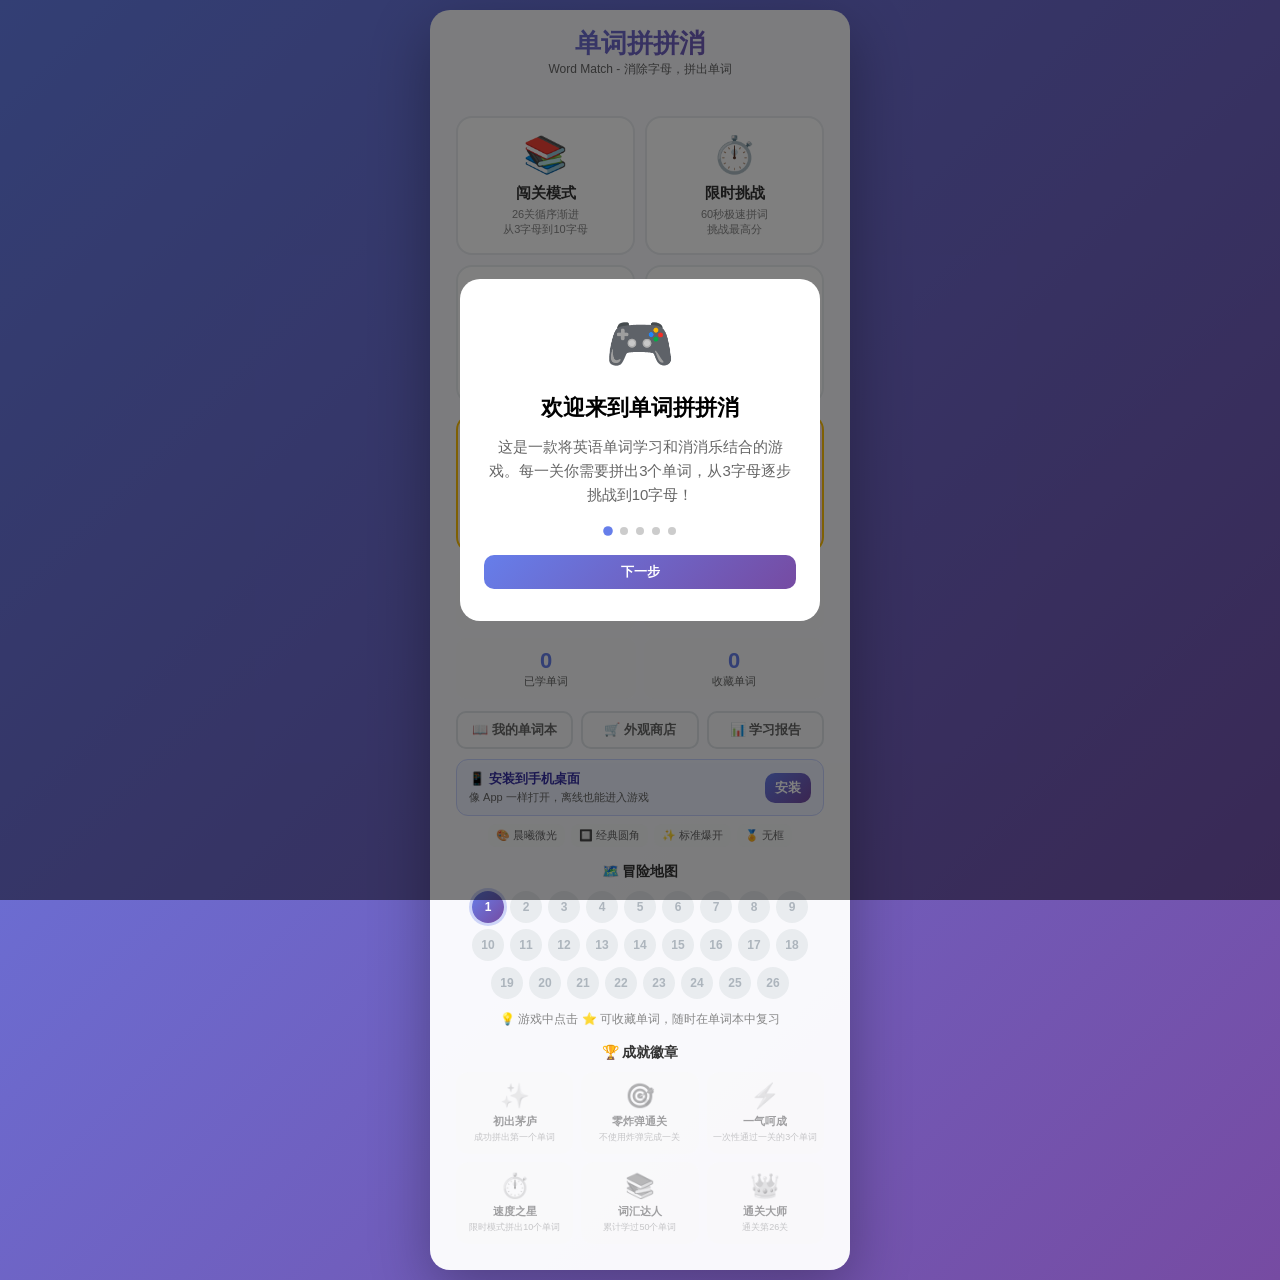
==== word-match-game.html @ 55c8f322 "Add learning tools and PWA support" ====
<!DOCTYPE html>
<html lang="zh-CN">
<head>
    <meta charset="UTF-8">
    <meta name="viewport" content="width=device-width, initial-scale=1.0, maximum-scale=1.0, user-scalable=no">
    <meta name="theme-color" content="#667eea">
    <link rel="manifest" href="manifest.json">
    <link rel="icon" href="icon.svg">
    <link rel="apple-touch-icon" href="icon.svg">
    <title>单词拼拼消 - Word Match</title>
    <style>
        * { margin: 0; padding: 0; box-sizing: border-box; -webkit-tap-highlight-color: transparent; }
        body {
            font-family: -apple-system, BlinkMacSystemFont, 'Segoe UI', Roboto, sans-serif;
            background: var(--theme-bg, linear-gradient(135deg, #667eea 0%, #764ba2 100%));
            min-height: 100vh;
            display: flex;
            justify-content: center;
            align-items: center;
            padding: 10px;
            transition: background 0.5s ease;
        }
        .game-container {
            background: rgba(255,255,255,0.96);
            border-radius: 20px;
            padding: 16px;
            box-shadow: 0 20px 60px rgba(0,0,0,0.3);
            max-width: 420px;
            width: 100%;
            position: relative;
            overflow: hidden;
        }
        .game-header { text-align: center; margin-bottom: 12px; }
        .game-title {
            font-size: 26px; font-weight: 800;
            background: var(--theme-primary, linear-gradient(135deg, #667eea 0%, #764ba2 100%));
            -webkit-background-clip: text; -webkit-text-fill-color: transparent;
        }
        .game-subtitle { color: #666; font-size: 12px; }
        .level-info {
            display: flex; justify-content: space-between; align-items: center;
            margin-bottom: 10px; padding: 10px;
            background: linear-gradient(135deg, #f5f7fa 0%, #c3cfe2 100%);
            border-radius: 12px;
        }
        .info-item { text-align: center; flex: 1; }
        .info-label { font-size: 10px; color: #666; }
        .info-value { font-size: 20px; font-weight: 700; color: #333; }
        .target-word-section {
            text-align: center; margin-bottom: 10px; padding: 12px;
            background: var(--theme-target-bg, #fff3cd);
            border-radius: 12px;
            border: 2px solid var(--theme-target-border, #ffc107);
            position: relative;
        }
        .target-label { font-size: 12px; color: #856404; margin-bottom: 6px; }
        .target-word { display: flex; justify-content: center; gap: 5px; flex-wrap: wrap; }
        .letter-slot {
            width: 40px; height: 40px; border-radius: 8px;
            display: flex; justify-content: center; align-items: center;
            font-size: 20px; font-weight: 700; transition: all 0.3s ease;
            position: relative;
        }
        .letter-slot.pending { background: #fff; border: 2px dashed var(--theme-target-border, #ffc107); color: #999; }
        .letter-slot.collected {
            background: linear-gradient(135deg, #11998e 0%, #38ef7d 100%);
            border: 2px solid #11998e; color: white;
            transform: scale(1.08); box-shadow: 0 4px 12px rgba(17,153,142,0.4);
        }
        .letter-slot .star { position: absolute; top: -8px; right: -8px; font-size: 14px; cursor: pointer; }
        .progress-bar { width: 100%; height: 6px; background: #e9ecef; border-radius: 3px; overflow: hidden; margin-top: 6px; }
        .progress-fill { height: 100%; background: linear-gradient(135deg, #11998e 0%, #38ef7d 100%); transition: width 0.3s ease; }
        .board-container { display: flex; justify-content: center; margin-bottom: 10px; position: relative; }
        .game-board {
            display: grid; grid-template-columns: repeat(6, 1fr); gap: 4px;
            padding: 6px; background: var(--theme-board, #f8f9fa); border-radius: 12px;
            width: 100%; max-width: 320px; touch-action: none;
        }
        .tile {
            aspect-ratio: 1; border-radius: 8px;
            display: flex; justify-content: center; align-items: center;
            font-size: 18px; font-weight: 700; cursor: pointer;
            transition: all 0.15s ease; user-select: none; position: relative;
        }
        .tile:hover { transform: scale(1.06); }
        .tile.selected { transform: scale(1.1); box-shadow: 0 0 0 3px var(--theme-select, #667eea), 0 4px 12px rgba(102,126,234,0.4); z-index: 10; }
        .tile.matched { animation: matchPop 0.4s ease forwards; }
        .tile.falling { animation: fallIn 0.3s ease; }
        .tile.hint { animation: hintPulse 1.2s ease infinite; box-shadow: 0 0 0 3px #ffd700, 0 0 12px #ffd700; z-index: 5; }
        .tile.shake { animation: shake 0.4s ease; }
        @keyframes shake { 0%,100%{transform:translateX(0)} 20%{transform:translateX(-6px)} 40%{transform:translateX(6px)} 60%{transform:translateX(-4px)} 80%{transform:translateX(4px)} }
        @keyframes matchPop { 0%{transform:scale(1);opacity:1} 50%{transform:scale(1.3);opacity:0.5} 100%{transform:scale(0);opacity:0} }
        @keyframes fallIn { 0%{transform:translateY(-30px);opacity:0} 100%{transform:translateY(0);opacity:1} }
        @keyframes hintPulse { 0%,100%{box-shadow:0 0 0 3px #ffd700,0 0 8px #ffd700} 50%{box-shadow:0 0 0 5px #ffd700,0 0 16px #ffd700} }
        .tile-a { background: linear-gradient(135deg, #ff9a9e 0%, #fecfef 100%); color: #c0392b; }
        .tile-b { background: linear-gradient(135deg, #a8edea 0%, #fed6e3 100%); color: #2980b9; }
        .tile-c { background: linear-gradient(135deg, #ffecd2 0%, #fcb69f 100%); color: #e67e22; }
        .tile-d { background: linear-gradient(135deg, #d299c2 0%, #fef9d7 100%); color: #8e44ad; }
        .tile-e { background: linear-gradient(135deg, #89f7fe 0%, #66a6ff 100%); color: #1a5276; }
        .tile-f { background: linear-gradient(135deg, #fddb92 0%, #d1fdff 100%); color: #9a7d0a; }
        .tile-g { background: linear-gradient(135deg, #84fab0 0%, #8fd3f4 100%); color: #1e8449; }
        .tile-h { background: linear-gradient(135deg, #a1c4fd 0%, #c2e9fb 100%); color: #2874a6; }
        .tile-i { background: linear-gradient(135deg, #fbc2eb 0%, #a6c1ee 100%); color: #7d3c98; }
        .tile-l { background: linear-gradient(135deg, #f093fb 0%, #f5576c 100%); color: #78281f; }
        .tile-m { background: linear-gradient(135deg, #4facfe 0%, #00f2fe 100%); color: #154360; }
        .tile-n { background: linear-gradient(135deg, #43e97b 0%, #38f9d7 100%); color: #0e6251; }
        .tile-o { background: linear-gradient(135deg, #fa709a 0%, #fee140 100%); color: #922b21; }
        .tile-p { background: linear-gradient(135deg, #30cfd0 0%, #330867 100%); color: white; }
        .tile-r { background: linear-gradient(135deg, #ff9a9e 0%, #fecfef 100%); color: #943126; }
        .tile-s { background: linear-gradient(135deg, #ffecd2 0%, #fcb69f 100%); color: #a04000; }
        .tile-t { background: linear-gradient(135deg, #d299c2 0%, #fef9d7 100%); color: #6c3483; }
        .tile-u { background: linear-gradient(135deg, #89f7fe 0%, #66a6ff 100%); color: #1f618d; }
        .tile-w { background: linear-gradient(135deg, #84fab0 0%, #8fd3f4 100%); color: #145a32; }
        .tile-y { background: linear-gradient(135deg, #fbc2eb 0%, #a6c1ee 100%); color: #6c3483; }
        .tile-j { background: linear-gradient(135deg, #f6d365 0%, #fda085 100%); color: #7b3f00; }
        .tile-k { background: linear-gradient(135deg, #96fbc4 0%, #f9f586 100%); color: #5d6d00; }
        .tile-q { background: linear-gradient(135deg, #a18cd1 0%, #fbc2eb 100%); color: #5e2d86; }
        .tile-v { background: linear-gradient(135deg, #667eea 0%, #764ba2 100%); color: white; }
        .tile-x { background: linear-gradient(135deg, #ff6b6b 0%, #556270 100%); color: white; }
        .tile-z { background: linear-gradient(135deg, #e0c3fc 0%, #8ec5fc 100%); color: #4a148c; }
        .controls { display: flex; gap: 6px; justify-content: center; flex-wrap: wrap; }
        .btn {
            padding: 8px 14px; border: none; border-radius: 10px;
            font-size: 13px; font-weight: 600; cursor: pointer; transition: all 0.2s ease;
        }
        .btn-primary { background: var(--theme-primary, linear-gradient(135deg, #667eea 0%, #764ba2 100%)); color: white; }
        .btn-primary:hover { transform: translateY(-2px); box-shadow: 0 4px 12px rgba(0,0,0,0.2); }
        .btn-secondary { background: #f8f9fa; color: #666; border: 2px solid #dee2e6; }
        .btn-secondary:hover { background: #e9ecef; }
        .btn-hint { background: linear-gradient(135deg, #ffd700 0%, #ffaa00 100%); color: #333; }
        .btn-hint:disabled { background: #ccc; color: #888; cursor: not-allowed; }
        .btn-sound { background: linear-gradient(135deg, #a8edea 0%, #fed6e3 100%); color: #333; }
        .btn-sound.off { background: #ddd; color: #999; }
        .btn-bomb { background: linear-gradient(135deg, #ff6b6b 0%, #ee5a24 100%); color: white; }
        .btn-bomb:disabled { background: #ccc; color: #888; cursor: not-allowed; }
        .hint-text { text-align: center; color: #888; font-size: 11px; margin-top: 6px; }
        .tile.bomb-target { animation: bombPulse 0.6s ease infinite; box-shadow: 0 0 0 3px #ff6b6b, 0 0 12px #ff6b6b; z-index: 5; }
        @keyframes bombPulse { 0%,100%{transform:scale(1)} 50%{transform:scale(1.12)} }
        .modal { display: none; position: fixed; top: 0; left: 0; width: 100%; height: 100%; background: rgba(0,0,0,0.5); justify-content: center; align-items: center; z-index: 100; padding: 20px; }
        .modal.active { display: flex; }
        .modal-content { background: white; padding: 24px; border-radius: 20px; text-align: center; max-width: 380px; width: 100%; animation: modalIn 0.3s ease; max-height: 90vh; overflow-y: auto; }
        @keyframes modalIn { 0%{transform:scale(0.8);opacity:0} 100%{transform:scale(1);opacity:1} }
        .modal-icon { font-size: 48px; margin-bottom: 12px; }
        .modal-title { font-size: 22px; font-weight: 700; margin-bottom: 8px; }
        .modal-text { color: #666; margin-bottom: 16px; font-size: 14px; }
        .sentence-box { background: #e8f4fd; border-left: 4px solid #2196F3; padding: 10px 14px; border-radius: 8px; margin: 10px 0; text-align: left; font-size: 14px; color: #333; }
        .sentence-box .en { font-weight: 600; margin-bottom: 4px; }
        .sentence-box .cn { color: #666; font-size: 13px; }
        .combo-indicator { position: absolute; top: 50%; left: 50%; transform: translate(-50%,-50%); font-size: 28px; font-weight: 800; color: #e74c3c; pointer-events: none; z-index: 50; animation: comboPop 0.8s ease forwards; }
        @keyframes comboPop { 0%{transform:translate(-50%,-50%) scale(0)} 50%{transform:translate(-50%,-50%) scale(1.3)} 100%{transform:translate(-50%,-50%) scale(1);opacity:0} }
        .save-indicator { position: fixed; top: 10px; right: 10px; background: rgba(0,0,0,0.7); color: white; padding: 6px 12px; border-radius: 20px; font-size: 12px; opacity: 0; transition: opacity 0.3s; z-index: 200; }
        .save-indicator.show { opacity: 1; }
        .score-popup { position: absolute; font-size: 18px; font-weight: 700; color: #e74c3c; pointer-events: none; animation: scoreFloat 1s ease forwards; z-index: 50; }
        @keyframes scoreFloat { 0%{transform:translateY(0);opacity:1} 100%{transform:translateY(-40px);opacity:0} }
        .particle { position: absolute; width: 6px; height: 6px; border-radius: 50%; pointer-events: none; animation: particleBurst 0.8s ease forwards; z-index: 40; }
        @keyframes particleBurst { 0%{transform:translate(0,0) scale(1);opacity:1} 100%{transform:translate(var(--tx),var(--ty)) scale(0);opacity:0} }
        .start-screen { text-align: center; padding: 10px; }
        .mode-grid { display: grid; grid-template-columns: 1fr 1fr; gap: 10px; margin: 16px 0; }
        .mode-card {
            background: white; border: 2px solid #e9ecef; border-radius: 16px; padding: 16px 10px;
            cursor: pointer; transition: all 0.2s; text-align: center;
        }
        .mode-card:hover { transform: translateY(-3px); border-color: #667eea; box-shadow: 0 8px 20px rgba(102,126,234,0.2); }
        .mode-card .icon { font-size: 36px; margin-bottom: 8px; }
        .mode-card .name { font-size: 15px; font-weight: 700; color: #333; margin-bottom: 4px; }
        .mode-card .desc { font-size: 11px; color: #888; }
        .mode-card.daily { grid-column: 1 / -1; background: linear-gradient(135deg, #fff7e6 0%, #ffe0f0 100%); border-color: #ffc107; position: relative; overflow: hidden; }
        .mode-card.daily::after { content: "每日"; position: absolute; top: 8px; right: 10px; background: #ff6b6b; color: white; font-size: 10px; font-weight: 700; padding: 2px 8px; border-radius: 20px; }
        .stats-grid { display: grid; grid-template-columns: 1fr 1fr; gap: 8px; margin: 12px 0; }
        .stats-item { background: #f8f9fa; padding: 10px; border-radius: 10px; }
        .stats-item .num { font-size: 22px; font-weight: 700; color: #667eea; }
        .stats-item .label { font-size: 11px; color: #666; }
        .report-grid { display: grid; grid-template-columns: 1fr 1fr; gap: 8px; margin: 12px 0; }
        .report-card { background: #f8f9fa; border-radius: 12px; padding: 12px 8px; text-align: center; }
        .report-card .num { color: #667eea; font-size: 22px; font-weight: 800; }
        .report-card .label { color: #666; font-size: 11px; margin-top: 2px; }
        .report-section { text-align: left; background: #fff; border: 1px solid #eee; border-radius: 12px; padding: 10px 12px; margin-top: 10px; }
        .report-section-title { font-size: 13px; font-weight: 700; color: #333; margin-bottom: 6px; }
        .report-list { font-size: 12px; color: #666; line-height: 1.7; }
        .failure-card { background: #fff8e1; border-left-color: #ff9800; }
        .mastery-pill { display: inline-flex; align-items: center; gap: 4px; padding: 3px 8px; border-radius: 999px; font-size: 11px; font-weight: 700; background: #eef2ff; color: #4f46e5; }
        .mastery-bar { height: 6px; background: #edf2f7; border-radius: 999px; overflow: hidden; margin-top: 8px; }
        .mastery-fill { height: 100%; border-radius: 999px; background: linear-gradient(135deg,#667eea 0%,#38ef7d 100%); transition: width 0.3s; }
        .utility-strip { display: flex; gap: 6px; justify-content: center; flex-wrap: wrap; margin: 6px 0 8px; }
        .utility-chip { border: 1px solid #e5e7eb; background: #fff; color: #555; border-radius: 999px; padding: 4px 8px; font-size: 11px; font-weight: 700; cursor: pointer; }
        .utility-chip:disabled { opacity: 0.45; cursor: not-allowed; }
        .install-card { display: none; align-items: center; justify-content: space-between; gap: 8px; background: #eef2ff; border: 1px solid #c7d2fe; border-radius: 12px; padding: 10px 12px; margin-top: 10px; text-align: left; }
        .install-card.show { display: flex; }
        .install-card .title { font-size: 13px; font-weight: 800; color: #3730a3; }
        .install-card .desc { font-size: 11px; color: #666; margin-top: 2px; }
        .timer-bar { width: 100%; height: 8px; background: #e9ecef; border-radius: 4px; overflow: hidden; margin-top: 6px; }
        .timer-fill { height: 100%; background: linear-gradient(135deg, #e74c3c 0%, #c0392b 100%); transition: width 1s linear; }
        .word-detail { text-align: left; }
        .word-detail h3 { font-size: 32px; color: #333; margin-bottom: 4px; }
        .word-detail .phonetic { color: #888; font-size: 14px; margin-bottom: 12px; }
        .share-canvas { border-radius: 12px; margin: 10px auto; max-width: 100%; }
        .vocab-list { max-height: 300px; overflow-y: auto; text-align: left; }
        .vocab-item { display: flex; justify-content: space-between; align-items: center; padding: 10px; border-bottom: 1px solid #eee; }
        .vocab-item .word-text { font-weight: 600; color: #333; }
        .vocab-item .word-cn { font-size: 12px; color: #888; margin-left: 8px; }
        .vocab-item .actions { display: flex; gap: 8px; }
        .vocab-item .actions button { background: none; border: none; cursor: pointer; font-size: 18px; padding: 4px; }
        .tutorial-dots { display: flex; gap: 8px; justify-content: center; }
        .dot { width: 8px; height: 8px; border-radius: 50%; background: #ccc; transition: all 0.3s; }
        .dot.active { background: #667eea; transform: scale(1.2); }
        .achievements-grid { display: grid; grid-template-columns: repeat(3, 1fr); gap: 8px; }
        .achievement-card {
            background: #f8f9fa; border-radius: 12px; padding: 10px 6px; text-align: center;
            opacity: 0.45; filter: grayscale(1); transition: all 0.3s;
        }
        .achievement-card.unlocked { opacity: 1; filter: grayscale(0); background: #fff3cd; border: 2px solid #ffc107; }
        .achievement-card .icon { font-size: 24px; margin-bottom: 4px; }
        .achievement-card .name { font-size: 11px; font-weight: 600; color: #333; }
        .achievement-card .desc { font-size: 9px; color: #888; margin-top: 2px; }
        .level-map { display: flex; flex-wrap: wrap; gap: 6px; justify-content: center; }
        .level-node { width: 32px; height: 32px; border-radius: 50%; display: flex; justify-content: center; align-items: center; font-size: 12px; font-weight: 700; transition: all 0.3s; }
        .level-node.passed { background: linear-gradient(135deg, #11998e 0%, #38ef7d 100%); color: white; }
        .level-node.current { background: linear-gradient(135deg, #667eea 0%, #764ba2 100%); color: white; animation: currentPulse 1.5s ease infinite; box-shadow: 0 0 0 3px rgba(102,126,234,0.3); }
        .level-node.locked { background: #e9ecef; color: #adb5bd; }
        @keyframes currentPulse { 0%,100%{transform:scale(1)} 50%{transform:scale(1.15)} }
        .shop-tabs { display: flex; gap: 6px; justify-content: center; margin-bottom: 12px; }
        .shop-tab { padding: 6px 12px; border-radius: 20px; font-size: 12px; font-weight: 600; cursor: pointer; background: #f8f9fa; color: #666; border: 2px solid transparent; transition: all 0.2s; }
        .shop-tab.active { background: linear-gradient(135deg, #667eea 0%, #764ba2 100%); color: white; }
        .shop-grid { display: grid; grid-template-columns: repeat(3, 1fr); gap: 8px; max-height: 320px; overflow-y: auto; padding: 4px; }
        .shop-card { background: #f8f9fa; border-radius: 12px; padding: 10px 6px; text-align: center; transition: all 0.2s; position: relative; }
        .shop-card:hover { transform: translateY(-2px); box-shadow: 0 4px 12px rgba(0,0,0,0.1); }
        .shop-card.owned { background: #e8f5e9; border: 2px solid #4caf50; }
        .shop-card.equipped { background: #fff3cd; border: 2px solid #ffc107; }
        .shop-preview { width: 100%; height: 48px; border-radius: 8px; margin-bottom: 6px; }
        .shop-name { font-size: 11px; font-weight: 600; color: #333; margin-bottom: 4px; }
        .shop-desc { font-size: 10px; color: #777; line-height: 1.35; min-height: 28px; margin-bottom: 4px; }
        .shop-price { font-size: 11px; color: #e74c3c; font-weight: 700; }
        .shop-btn { margin-top: 6px; padding: 4px 10px; border-radius: 8px; border: none; font-size: 11px; font-weight: 600; cursor: pointer; width: 100%; }
        .shop-btn.buy { background: linear-gradient(135deg, #667eea 0%, #764ba2 100%); color: white; }
        .shop-btn.equip { background: #4caf50; color: white; }
        .shop-btn.owned { background: #dee2e6; color: #888; cursor: default; }
        .shop-btn:disabled { background: #ccc; color: #888; cursor: not-allowed; }
        .equipped-badge { position: absolute; top: -6px; right: -6px; background: #ffc107; color: #333; font-size: 10px; font-weight: 700; padding: 2px 6px; border-radius: 10px; }
        .shop-score { text-align: center; font-size: 14px; font-weight: 700; color: #667eea; margin-bottom: 10px; }
        .equip-bar { display: flex; gap: 6px; justify-content: center; flex-wrap: wrap; margin-top: 8px; font-size: 11px; color: #666; }
        .equip-tag { background: #f8f9fa; padding: 4px 8px; border-radius: 8px; }
        .frame-bronze { border: 3px solid #cd7f32; box-shadow: 0 0 8px rgba(205,127,50,0.4); }
        .frame-silver { border: 3px solid #c0c0c0; box-shadow: 0 0 12px rgba(192,192,192,0.5); }
        .frame-gold { border: 3px solid #ffd700; box-shadow: 0 0 16px rgba(255,215,0,0.6); }
        .tile-crystal { background: rgba(255,255,255,0.25) !important; backdrop-filter: blur(4px); border: 1px solid rgba(255,255,255,0.6); box-shadow: inset 0 0 10px rgba(255,255,255,0.3); }
        .tile-pixel { border-radius: 2px !important; box-shadow: 2px 2px 0 rgba(0,0,0,0.3); }
        .tile-metal { border-radius: 6px !important; border: 2px solid #8899a6; box-shadow: inset 0 1px 0 rgba(255,255,255,0.4), inset 0 -2px 0 rgba(0,0,0,0.2); }
        .tile-ink { border-radius: 30% 70% 70% 30% / 30% 30% 70% 70% !important; }

        @media (max-width: 400px) {
            .game-container { padding: 12px; border-radius: 16px; }
            .game-title { font-size: 22px; }
            .letter-slot { width: 34px; height: 34px; font-size: 16px; }
            .tile { font-size: 16px; }
            .btn { padding: 6px 10px; font-size: 12px; }
            .mode-grid { grid-template-columns: 1fr; }
            .level-node { width: 28px; height: 28px; font-size: 10px; }
        }
    </style>
</head>
<body>
    <div class="game-container">
        <div class="game-header">
            <div class="game-title">单词拼拼消</div>
            <div class="game-subtitle">Word Match - 消除字母，拼出单词</div>
        </div>

        <div id="startScreen" class="start-screen">
            <div class="mode-grid">
                <div class="mode-card" data-mode="story">
                    <div class="icon">📚</div>
                    <div class="name">闯关模式</div>
                    <div class="desc">26关循序渐进<br>从3字母到10字母</div>
                </div>
                <div class="mode-card" data-mode="timed">
                    <div class="icon">⏱️</div>
                    <div class="name">限时挑战</div>
                    <div class="desc">60秒极速拼词<br>挑战最高分</div>
                </div>
                <div class="mode-card" data-mode="endless">
                    <div class="icon">♾️</div>
                    <div class="name">无尽模式</div>
                    <div class="desc">无限步数<br>难度递增</div>
                </div>
                <div class="mode-card" data-mode="review">
                    <div class="icon">📝</div>
                    <div class="name">单词复习</div>
                    <div class="desc">复习已学单词<br>强化记忆</div>
                </div>
                <div class="mode-card daily" data-mode="daily">
                    <div class="icon">🌞</div>
                    <div class="name">每日挑战</div>
                    <div class="desc" id="dailyDesc">每天固定3个单词<br>完成可得额外积分</div>
                </div>
            </div>
            <div class="stats-grid" id="globalStats">
                <div class="stats-item"><div class="num" id="statLevel">1</div><div class="label">最高关卡</div></div>
                <div class="stats-item"><div class="num" id="statScore">0</div><div class="label">总得分</div></div>
                <div class="stats-item"><div class="num" id="statWords">0</div><div class="label">已学单词</div></div>
                <div class="stats-item"><div class="num" id="statVocab">0</div><div class="label">收藏单词</div></div>
            </div>
            <div style="display:flex;gap:8px;justify-content:center;margin-top:10px">
                <button class="btn btn-secondary" data-action="vocab" style="flex:1">📖 我的单词本</button>
                <button class="btn btn-secondary" data-action="shop" style="flex:1">🛒 外观商店</button>
                <button class="btn btn-secondary" data-action="report" style="flex:1">📊 学习报告</button>
            </div>
            <div class="install-card" id="installCard">
                <div>
                    <div class="title">📱 安装到手机桌面</div>
                    <div class="desc">像 App 一样打开，离线也能进入游戏</div>
                </div>
                <button class="btn btn-primary" data-action="install" style="padding:6px 10px">安装</button>
            </div>
            <div class="equip-bar" id="equipBar" style="margin-top:8px"></div>
            <div class="level-map-section" id="levelMapSection" style="margin-top:16px">
                <div style="font-size:14px;font-weight:700;color:#333;margin-bottom:10px">🗺️ 冒险地图</div>
                <div class="level-map" id="levelMap"></div>
            </div>
            <div style="margin-top:12px;font-size:12px;color:#888;text-align:center">💡 游戏中点击 ⭐ 可收藏单词，随时在单词本中复习</div>
            <div class="achievements-section" id="achievementsSection" style="margin-top:16px">
                <div style="font-size:14px;font-weight:700;color:#333;margin-bottom:10px">🏆 成就徽章</div>
                <div class="achievements-grid" id="achievementsGrid"></div>
            </div>
        </div>

        <div id="gameScreen" style="display:none">
            <div class="level-info">
                <div class="info-item"><div class="info-label" id="labelLevel">关卡</div><div class="info-value" id="level">1</div></div>
                <div class="info-item"><div class="info-label" id="labelMoves">步数</div><div class="info-value" id="moves">30</div></div>
                <div class="info-item"><div class="info-label">分数</div><div class="info-value" id="score">0</div></div>
            </div>
            <div class="timer-bar" id="timerBar" style="display:none"><div class="timer-fill" id="timerFill" style="width:100%"></div></div>

            <div class="target-word-section">
                <div style="display:flex;justify-content:space-between;align-items:center;margin-bottom:4px">
                    <div class="target-label" id="targetLabel">目标单词</div>
                    <button data-action="word-detail" style="background:none;border:none;cursor:pointer;font-size:18px" title="查看详情">⭐</button>
                </div>
                <div class="target-word" id="targetWord"></div>
                <div id="chineseMeaning" style="margin-top:6px; font-size:15px; color:#856404; font-weight:600; min-height:22px;"></div>
                <div class="progress-bar"><div class="progress-fill" id="progressFill" style="width:0%"></div></div>
                <div class="mastery-bar" title="当前单词掌握度"><div class="mastery-fill" id="targetMasteryFill" style="width:0%"></div></div>
            </div>

            <div class="board-container" id="boardContainer">
                <div class="game-board" id="gameBoard"></div>
            </div>

            <div class="utility-strip" id="utilityStrip">
                <button class="utility-chip" data-tool="first_hint">🔤 首字母 <span id="toolFirstHint">0</span></button>
                <button class="utility-chip" data-tool="definition_card">📘 释义卡 <span id="toolDefinition">0</span></button>
                <button class="utility-chip" data-tool="sentence_card">🧩 例句卡 <span id="toolSentence">0</span></button>
            </div>

            <div class="controls">
                <button class="btn btn-hint" id="hintBtn">💡 提示</button>
                <button class="btn btn-sound" id="soundBtn">🔊 音效</button>
                <button class="btn btn-sound" id="ttsBtn">🗣️ 朗读</button>
                <button class="btn btn-primary" data-action="shuffle">🔄 刷新</button>
                <button class="btn btn-bomb" id="bombBtn">💣 <span id="bombCount">0</span></button>
                <button class="btn btn-secondary" data-action="menu">🏠 返回</button>
            </div>
            <div class="hint-text" id="gameHint">点击两个相邻字母交换，连成3个相同字母即可消除并收集</div>
        </div>
    </div>

    <div class="modal" id="modal">
        <div class="modal-content">
            <div class="modal-icon" id="modalIcon">🎉</div>
            <div class="modal-title" id="modalTitle">恭喜通关!</div>
            <div id="sentenceBox" class="sentence-box" style="display:none">
                <div class="en" id="sentenceEn"></div>
                <div class="cn" id="sentenceCn"></div>
            </div>
            <div class="modal-text" id="modalText"></div>
            <canvas id="shareCanvas" class="share-canvas" style="display:none"></canvas>
            <div id="modalActions" style="display:flex;gap:8px;margin-top:12px">
                <button class="btn btn-primary" id="modalBtn" style="flex:1">下一关</button>
                <button class="btn btn-secondary" id="modalShareBtn" style="flex:1">📤 分享</button>
            </div>
        </div>
    </div>

    <div class="modal" id="detailModal">
        <div class="modal-content word-detail">
            <h3 id="detailWord">CAT</h3>
            <div class="phonetic" id="detailPhonetic">/kæt/ 🔊</div>
                <div class="sentence-box">
                    <div class="en" id="detailSentence"></div>
                    <div class="cn" id="detailCn"></div>
                </div>
                <div style="margin-top:10px">
                    <span class="mastery-pill" id="detailMastery">掌握度：初见</span>
                    <div class="mastery-bar"><div class="mastery-fill" id="detailMasteryFill" style="width:0%"></div></div>
                </div>
            <div style="display:flex;gap:8px;margin-top:16px">
                <button class="btn btn-primary" id="favBtn" style="flex:1">⭐ 收藏</button>
                <button class="btn btn-secondary" data-action="close-detail" style="flex:1">关闭</button>
            </div>
        </div>
    </div>

    <div class="modal" id="vocabModal">
        <div class="modal-content" style="max-width:400px">
            <div class="modal-title">📖 我的单词本</div>
            <div style="font-size:12px;color:#888;text-align:center;margin-bottom:8px">游戏中点击 ⭐ 收藏的单词会显示在这里</div>
            <div class="vocab-list" id="vocabList"></div>
            <button class="btn btn-secondary" data-action="close-vocab" style="margin-top:12px;width:100%">关闭</button>
        </div>
    </div>

    <div class="modal" id="reportModal">
        <div class="modal-content" style="max-width:420px">
            <div class="modal-title">📊 学习报告</div>
            <div class="report-grid" id="reportGrid"></div>
            <div class="report-section">
                <div class="report-section-title">最近学习</div>
                <div class="report-list" id="recentWordsReport"></div>
            </div>
            <div class="report-section">
                <div class="report-section-title">需要多练</div>
                <div class="report-list" id="hardWordsReport"></div>
            </div>
            <button class="btn btn-secondary" data-action="close-report" style="margin-top:12px;width:100%">关闭</button>
        </div>
    </div>

    <div class="save-indicator" id="saveIndicator">已保存</div>

    <div class="modal" id="tutorialModal">
        <div class="modal-content" style="max-width:360px;padding:32px 24px">
            <div class="modal-icon" id="tutorialIcon" style="font-size:56px;margin-bottom:16px">🎮</div>
            <div class="modal-title" id="tutorialTitle" style="font-size:22px;margin-bottom:12px">欢迎来到单词拼拼消</div>
            <div class="modal-text" id="tutorialText" style="font-size:15px;line-height:1.6">点击相邻字母交换位置，连成3个相同字母即可消除并收集目标单词的字母。</div>
            <div style="display:flex;justify-content:center;gap:8px;margin-top:20px">
                <div class="tutorial-dots" id="tutorialDots">
                    <span class="dot active"></span>
                    <span class="dot"></span>
                    <span class="dot"></span>
                    <span class="dot"></span>
                    <span class="dot"></span>
                </div>
            </div>
            <button class="btn btn-primary" id="tutorialBtn" style="margin-top:20px;width:100%">下一步</button>
        </div>
    </div>

    <div class="modal" id="shopModal">
        <div class="modal-content" style="max-width:420px;padding:24px">
            <div class="modal-title">🛒 外观商店</div>
            <div class="shop-score" id="shopScore">当前积分: 0</div>
            <div class="shop-tabs" id="shopTabs">
                <div class="shop-tab active" data-shop-tab="theme">主题</div>
                <div class="shop-tab" data-shop-tab="board">棋盘</div>
                <div class="shop-tab" data-shop-tab="effect">特效</div>
                <div class="shop-tab" data-shop-tab="frame">边框</div>
                <div class="shop-tab" data-shop-tab="tool">道具</div>
            </div>
            <div class="shop-grid" id="shopGrid"></div>
            <button class="btn btn-secondary" data-action="close-shop" style="margin-top:12px;width:100%">关闭</button>
        </div>
    </div>

<script>
const THEMES = [
    { name:'forest', bg:'linear-gradient(135deg,#11998e 0%,#38ef7d 100%)', primary:'linear-gradient(135deg,#11998e 0%,#38ef7d 100%)', targetBg:'#e8f5e9', targetBorder:'#4caf50', select:'#4caf50', board:'#e8f5e9' },
    { name:'ocean', bg:'linear-gradient(135deg,#4facfe 0%,#00f2fe 100%)', primary:'linear-gradient(135deg,#4facfe 0%,#00f2fe 100%)', targetBg:'#e3f2fd', targetBorder:'#2196f3', select:'#2196f3', board:'#e3f2fd' },
    { name:'candy', bg:'linear-gradient(135deg,#ff9a9e 0%,#fecfef 100%)', primary:'linear-gradient(135deg,#ff9a9e 0%,#f093fb 100%)', targetBg:'#fce4ec', targetBorder:'#e91e63', select:'#e91e63', board:'#fce4ec' },
    { name:'space', bg:'linear-gradient(135deg,#667eea 0%,#764ba2 100%)', primary:'linear-gradient(135deg,#667eea 0%,#764ba2 100%)', targetBg:'#ede7f6', targetBorder:'#673ab7', select:'#673ab7', board:'#f3e5f5' },
    { name:'sunset', bg:'linear-gradient(135deg,#fa709a 0%,#fee140 100%)', primary:'linear-gradient(135deg,#fa709a 0%,#ffaa00 100%)', targetBg:'#fff3e0', targetBorder:'#ff9800', select:'#ff9800', board:'#fff8e1' },
    { name:'ice', bg:'linear-gradient(135deg,#89f7fe 0%,#66a6ff 100%)', primary:'linear-gradient(135deg,#89f7fe 0%,#66a6ff 100%)', targetBg:'#e0f7fa', targetBorder:'#00bcd4', select:'#00bcd4', board:'#e0f7fa' },
    { name:'fire', bg:'linear-gradient(135deg,#ff6b6b 0%,#ee5a24 100%)', primary:'linear-gradient(135deg,#ff6b6b 0%,#ee5a24 100%)', targetBg:'#ffebee', targetBorder:'#f44336', select:'#f44336', board:'#ffebee' },
    { name:'rainbow', bg:'linear-gradient(135deg,#f093fb 0%,#f5576c 100%)', primary:'linear-gradient(135deg,#667eea 0%,#764ba2 100%)', targetBg:'#f3e5f5', targetBorder:'#9c27b0', select:'#9c27b0', board:'#f3e5f5' }
];

const ACHIEVEMENTS = [
    { id:'first_word', name:'初出茅庐', desc:'成功拼出第一个单词', icon:'✨' },
    { id:'zero_bomb', name:'零炸弹通关', desc:'不使用炸弹完成一关', icon:'🎯' },
    { id:'perfect_level', name:'一气呵成', desc:'一次性通过一关的3个单词', icon:'⚡' },
    { id:'speed_demon', name:'速度之星', desc:'限时模式拼出10个单词', icon:'⏱️' },
    { id:'collector', name:'词汇达人', desc:'累计学过50个单词', icon:'📚' },
    { id:'master', name:'通关大师', desc:'通关第26关', icon:'👑' }
];

const SHOP_ITEMS = [
    { id:'default_theme', name:'晨曦微光', type:'theme', price:0, preview:'linear-gradient(135deg,#667eea 0%,#764ba2 100%)', colors:{bg:'linear-gradient(135deg,#667eea 0%,#764ba2 100%)',primary:'linear-gradient(135deg,#667eea 0%,#764ba2 100%)',targetBg:'#fff3cd',targetBorder:'#ffc107',select:'#667eea',board:'#f8f9fa'} },
    { id:'ocean_theme', name:'深海秘境', type:'theme', price:1500, preview:'linear-gradient(135deg,#0f2027 0%,#203a43 50%,#2c5364 100%)', colors:{bg:'linear-gradient(135deg,#0f2027 0%,#203a43 50%,#2c5364 100%)',primary:'linear-gradient(135deg,#4facfe 0%,#00f2fe 100%)',targetBg:'#e3f2fd',targetBorder:'#2196f3',select:'#2196f3',board:'#e3f2fd'} },
    { id:'candy_theme', name:'糖果乐园', type:'theme', price:1500, preview:'linear-gradient(135deg,#ff9a9e 0%,#fecfef 100%)', colors:{bg:'linear-gradient(135deg,#ff9a9e 0%,#fecfef 100%)',primary:'linear-gradient(135deg,#ff9a9e 0%,#f093fb 100%)',targetBg:'#fce4ec',targetBorder:'#e91e63',select:'#e91e63',board:'#fce4ec'} },
    { id:'cyber_theme', name:'赛博朋克', type:'theme', price:4000, preview:'linear-gradient(135deg,#0f0c29 0%,#302b63 50%,#24243e 100%)', colors:{bg:'linear-gradient(135deg,#0f0c29 0%,#302b63 50%,#24243e 100%)',primary:'linear-gradient(135deg,#00f260 0%,#0575e6 100%)',targetBg:'#1a1a2e',targetBorder:'#00f260',select:'#00f260',board:'#16213e'} },
    { id:'aurora_theme', name:'极光之夜', type:'theme', price:6000, preview:'linear-gradient(135deg,#2e3192 0%,#1bffff 100%)', colors:{bg:'linear-gradient(135deg,#2e3192 0%,#1bffff 100%)',primary:'linear-gradient(135deg,#7928ca 0%,#ff0080 100%)',targetBg:'#e8f5e9',targetBorder:'#00e676',select:'#00e676',board:'#e0f7fa'} },
    { id:'gold_theme', name:'黄金时代', type:'theme', price:8000, preview:'linear-gradient(135deg,#1a1a1a 0%,#434343 100%)', colors:{bg:'linear-gradient(135deg,#1a1a1a 0%,#434343 100%)',primary:'linear-gradient(135deg,#ffd700 0%,#ffaa00 100%)',targetBg:'#fff8e1',targetBorder:'#ffd700',select:'#ffd700',board:'#fafafa'} },
    { id:'default_board', name:'经典圆角', type:'board', price:0, preview:'#667eea' },
    { id:'crystal_board', name:'水晶方块', type:'board', price:2000, preview:'#a8edea' },
    { id:'pixel_board', name:'像素复古', type:'board', price:2500, preview:'#ff6b6b' },
    { id:'metal_board', name:'金属科技', type:'board', price:3500, preview:'#8899a6' },
    { id:'ink_board', name:'水墨国风', type:'board', price:5000, preview:'#2c3e50' },
    { id:'default_effect', name:'标准爆开', type:'effect', price:0, preview:'#e74c3c' },
    { id:'star_effect', name:'星光飞溅', type:'effect', price:2000, preview:'#ffd700' },
    { id:'heart_effect', name:'爱心飘散', type:'effect', price:2000, preview:'#ff6b9d' },
    { id:'paper_effect', name:'碎纸飘落', type:'effect', price:3000, preview:'#667eea' },
    { id:'rainbow_effect', name:'彩虹拖尾', type:'effect', price:5000, preview:'linear-gradient(90deg,#ff0000,#ff7f00,#ffff00,#00ff00,#0000ff,#4b0082,#9400d3)' },
    { id:'default_frame', name:'无框', type:'frame', price:0, preview:'#e9ecef' },
    { id:'bronze_frame', name:'青铜学者', type:'frame', price:3000, preview:'#cd7f32' },
    { id:'silver_frame', name:'白银探知者', type:'frame', price:6000, preview:'#c0c0c0' },
    { id:'gold_frame', name:'黄金词汇王', type:'frame', price:10000, preview:'#ffd700' },
    { id:'first_hint', name:'首字母提示', type:'tool', price:600, preview:'#fde68a', desc:'高亮下一个还没收集够的字母' },
    { id:'definition_card', name:'释义扩展卡', type:'tool', price:900, preview:'#bfdbfe', desc:'查看单词词义、例句和掌握度' },
    { id:'sentence_card', name:'例句拆解卡', type:'tool', price:900, preview:'#bbf7d0', desc:'显示例句中文翻译并自动朗读' },
    { id:'retry_card', name:'错词复活卡', type:'tool', price:1600, preview:'#fecaca', desc:'失败后保留当前单词进度重试' },
    { id:'review_boost', name:'复习加倍卡', type:'tool', price:2200, preview:'#ddd6fe', desc:'下一次复习完成奖励翻倍' }
];

const TUTORIAL_STEPS = [
    { icon:'🎮', title:'欢迎来到单词拼拼消', text:'这是一款将英语单词学习和消消乐结合的游戏。每一关你需要拼出3个单词，从3字母逐步挑战到10字母！' },
    { icon:'📖', title:'收集字母拼出单词', text:'点击棋盘上两个相邻的字母进行交换。连成3个或以上相同的字母即可消除，并收集该字母到目标单词中。' },
    { icon:'💡', title:'提示帮你找到方向', text:'遇到困难时点击"提示"按钮，系统会高亮显示可以交换的两个字母。提示有5秒冷却时间。' },
    { icon:'💣', title:'炸弹直接消除', text:'每积攒8000分可获得一枚字母炸弹。进入炸弹模式后，点击棋盘上任意3个字母即可直接消除它们！' },
    { icon:'🏆', title:'准备好了吗？', text:'通关后你会看到单词的英文例句和中文翻译，还能收藏到单词本中随时复习。开始你的单词之旅吧！' }
];

class SoundManager {
    constructor() { this.enabled = true; this.speakEnabled = true; this.ctx = null; this.preferredVoice = null; this.voiceReady = false; }
    initVoices() {
        if (this.voiceReady) return;
        const choose = () => {
            const voices = window.speechSynthesis.getVoices();
            if (!voices || voices.length === 0) return;
            this.preferredVoice = voices.find(v => v.name.includes('Google US English'))
                || voices.find(v => v.name.includes('Samantha'))
                || voices.find(v => v.name.includes('Microsoft') && v.lang === 'en-US')
                || voices.find(v => v.lang === 'en-US')
                || voices[0];
            this.voiceReady = true;
        };
        choose();
        if (window.speechSynthesis.onvoiceschanged !== undefined) {
            window.speechSynthesis.onvoiceschanged = choose;
        }
        if (!this.voiceReady) {
            setTimeout(choose, 300);
            setTimeout(choose, 800);
        }
    }
    ensureContext() {
        if (!this.ctx) this.ctx = new (window.AudioContext || window.webkitAudioContext)();
        if (this.ctx.state === 'suspended') this.ctx.resume();
    }
    play(type) {
        if (!this.enabled) return;
        this.ensureContext();
        const ctx = this.ctx, now = ctx.currentTime;
        const tone = (freq, dur, type='sine', vol=0.12) => {
            const o = ctx.createOscillator(), g = ctx.createGain();
            o.connect(g); g.connect(ctx.destination);
            o.type = type; o.frequency.setValueAtTime(freq, now);
            g.gain.setValueAtTime(vol, now); g.gain.exponentialRampToValueAtTime(0.001, now+dur);
            o.start(now); o.stop(now+dur);
        };
        switch(type) {
            case 'swap': tone(600, 0.08); break;
            case 'match': [523,659,784].forEach((f,i)=>tone(f,0.15,'sine',0.1)); break;
            case 'collect': tone(880, 0.25, 'sine', 0.15); break;
            case 'win': [[523,659,784],[587,740,880],[659,830,988]].forEach((ch,i)=>ch.forEach(f=>tone(f,0.4,'triangle',0.06))); break;
            case 'lose': tone(200, 0.5, 'sawtooth', 0.08); break;
            case 'invalid': tone(150, 0.1, 'square', 0.06); break;
            case 'tick': tone(800, 0.05, 'sine', 0.05); break;
        }
    }
    speak(text) {
        if (!this.speakEnabled) return;
        if (!window.speechSynthesis) return;
        this.initVoices();
        if (window.speechSynthesis.speaking) window.speechSynthesis.cancel();
        const u = new SpeechSynthesisUtterance(text); u.lang = 'en-US'; u.rate = 0.85; u.volume = 1;
        if (this.preferredVoice) u.voice = this.preferredVoice;
        try {
            window.speechSynthesis.speak(u);
        } catch(e) { console.warn('Speech synthesis failed:', e); }
    }
}

class WordMatchGame {
    constructor() {
        this.boardSize = 6; this.board = []; this.selectedTile = null;
        this.level = 1; this.moves = 30; this.score = 0;
        this.targetWord = ''; this.targetChinese = ''; this.targetSentence = ''; this.targetSentenceCn = '';
        this.collectedLetters = {}; this.isProcessing = false;
        this.hintCooldown = 0; this.autoHintTimer = null;
        this.sound = new SoundManager();
        this.gameMode = 'story';
        this.timedTimer = null; this.timeLeft = 60;
        this.endlessWords = 0; this.endlessDifficulty = 1;
        this.learnedWords = [];
        this.favorites = [];
        this.bombs = 0;
        this.nextBombAt = 8000;
        this.bombMode = false;
        this.bombSelected = [];
        this.achievements = {};
        this.levelResetCount = 0;
        this.levelBombsUsed = 0;
        this.unlockedSkins = ['default_theme','default_board','default_effect','default_frame'];
        this.equippedTheme = 'default_theme';
        this.equippedBoard = 'default_board';
        this.equippedEffect = 'default_effect';
        this.equippedFrame = 'default_frame';
        this.playDates = {};
        this.dailyCompletions = {};
        this.failedWords = {};
        this.totalCompletedWords = 0;
        this.bestTimedWords = 0;
        this.bestEndlessWords = 0;
        this.dailyDate = '';
        this.wordMastery = {};
        this.toolInventory = {};
        this.reviewBoostActive = false;
        this.deferredInstallPrompt = null;

        this.wordLevels = [
            [{en:'CAT',cn:'猫',s:'I have a cute cat.',sc:'我有一只可爱的猫。'},{en:'DOG',cn:'狗',s:'The dog likes to run.',sc:'这只狗喜欢奔跑。'},{en:'SUN',cn:'太阳',s:'The sun is shining today.',sc:'今天阳光明媚。'},{en:'HAT',cn:'帽子',s:'She wears a red hat.',sc:'她戴着一顶红色的帽子。'},{en:'BED',cn:'床',s:'I go to bed at nine.',sc:'我九点钟上床睡觉。'},{en:'RED',cn:'红色',s:'My favorite color is red.',sc:'我最喜欢的颜色是红色。'},{en:'BIG',cn:'大的',s:'The elephant is very big.',sc:'这头大象非常大。'},{en:'RUN',cn:'奔跑',s:'I run every morning.',sc:'我每天早上跑步。'},{en:'FUN',cn:'乐趣',s:'We have fun at school.',sc:'我们在学校玩得很开心。'},{en:'PEN',cn:'钢笔',s:'I write with a pen.',sc:'我用钢笔写字。'}],
            [{en:'CUP',cn:'杯子',s:'I drink tea from a cup.',sc:'我用杯子喝茶。'},{en:'MAP',cn:'地图',s:'I can read a map.',sc:'我会看地图。'},{en:'BOX',cn:'盒子',s:'Put the toys in the box.',sc:'把玩具放进盒子里。'},{en:'KEY',cn:'钥匙',s:'Where is my key?',sc:'我的钥匙在哪里？'},{en:'EGG',cn:'鸡蛋',s:'I eat an egg for breakfast.',sc:'我早餐吃一个鸡蛋。'},{en:'ARM',cn:'手臂',s:'He broke his left arm.',sc:'他摔断了左臂。'},{en:'LEG',cn:'腿',s:'I hurt my leg yesterday.',sc:'我昨天伤了腿。'},{en:'EYE',cn:'眼睛',s:'She has blue eyes.',sc:'她有一双蓝色的眼睛。'},{en:'EAR',cn:'耳朵',s:'The rabbit has long ears.',sc:'这只兔子有长长的耳朵。'},{en:'BUS',cn:'公共汽车',s:'I take the bus to school.',sc:'我乘公共汽车上学。'}],
            [{en:'CAR',cn:'汽车',s:'My father drives a car.',sc:'我爸爸开车。'},{en:'DAY',cn:'白天',s:'Today is a sunny day.',sc:'今天是晴朗的一天。'},{en:'BOY',cn:'男孩',s:'The boy is playing soccer.',sc:'这个男孩正在踢足球。'},{en:'TOY',cn:'玩具',s:'This is my favorite toy.',sc:'这是我最喜欢的玩具。'},{en:'BAG',cn:'书包',s:'I put books in my bag.',sc:'我把书放进书包里。'},{en:'CAP',cn:'帽子',s:'He wears a baseball cap.',sc:'他戴着一顶棒球帽。'},{en:'COW',cn:'奶牛',s:'The cow gives us milk.',sc:'奶牛给我们提供牛奶。'},{en:'BEE',cn:'蜜蜂',s:'A bee makes honey.',sc:'蜜蜂酿蜜。'},{en:'ANT',cn:'蚂蚁',s:'An ant is very small.',sc:'蚂蚁非常小。'},{en:'FOX',cn:'狐狸',s:'The fox is very clever.',sc:'这只狐狸非常聪明。'}],
            [{en:'BOOK',cn:'书',s:'I read a book every night.',sc:'我每天晚上都读书。'},{en:'DESK',cn:'书桌',s:'There is a desk in my room.',sc:'我的房间里有一张书桌。'},{en:'DOOR',cn:'门',s:'Please close the door.',sc:'请把门关上。'},{en:'TREE',cn:'树',s:'Birds live in the tree.',sc:'鸟儿住在树上。'},{en:'BIRD',cn:'鸟',s:'The bird can fly high.',sc:'鸟儿可以飞得很高。'},{en:'HAND',cn:'手',s:'Wash your hands before eating.',sc:'吃饭前要洗手。'},{en:'FACE',cn:'脸',s:'She has a round face.',sc:'她有一张圆圆的脸。'},{en:'MILK',cn:'牛奶',s:'I drink milk every day.',sc:'我每天都喝牛奶。'},{en:'CAKE',cn:'蛋糕',s:'We eat cake on birthdays.',sc:'我们在生日时吃蛋糕。'},{en:'RICE',cn:'米饭',s:'Rice is very delicious.',sc:'米饭非常美味。'}],
            [{en:'SHOE',cn:'鞋子',s:'I bought new shoes.',sc:'我买了新鞋子。'},{en:'BALL',cn:'球',s:'Let us play ball together.',sc:'我们一起玩球吧。'},{en:'GAME',cn:'游戏',s:'This is an interesting game.',sc:'这是一个有趣的游戏。'},{en:'TIME',cn:'时间',s:'What time is it now?',sc:'现在几点了？'},{en:'YEAR',cn:'年',s:'A year has twelve months.',sc:'一年有十二个月。'},{en:'HOME',cn:'家',s:'I love my sweet home.',sc:'我爱我温馨的家。'},{en:'ROOM',cn:'房间',s:'My bedroom is very tidy.',sc:'我的卧室非常整洁。'},{en:'WALL',cn:'墙',s:'There is a map on the wall.',sc:'墙上有一张地图。'},{en:'ROAD',cn:'马路',s:'Look both ways before crossing the road.',sc:'过马路前要左右看。'},{en:'PARK',cn:'公园',s:'We walk in the park after dinner.',sc:'晚饭后我们在公园里散步。'}],
            [{en:'LAKE',cn:'湖',s:'The lake is very calm.',sc:'湖面非常平静。'},{en:'WIND',cn:'风',s:'The wind blows strongly.',sc:'风刮得很大。'},{en:'SNOW',cn:'雪',s:'Children like to play in the snow.',sc:'孩子们喜欢在雪里玩耍。'},{en:'RAIN',cn:'雨',s:'Take an umbrella when it rains.',sc:'下雨时要带伞。'},{en:'STAR',cn:'星星',s:'I can see many stars at night.',sc:'我在晚上能看到很多星星。'},{en:'MOON',cn:'月亮',s:'The moon looks bright tonight.',sc:'今晚的月亮看起来很亮。'},{en:'ROSE',cn:'玫瑰',s:'He gave her a red rose.',sc:'他送给她一朵红玫瑰。'},{en:'FISH',cn:'鱼',s:'Fish swim in the water.',sc:'鱼在水里游。'},{en:'DUCK',cn:'鸭子',s:'The duck is swimming in the pond.',sc:'鸭子正在池塘里游泳。'},{en:'BEAR',cn:'熊',s:'The bear lives in the forest.',sc:'熊生活在森林里。'}],
            [{en:'APPLE',cn:'苹果',s:'An apple a day keeps the doctor away.',sc:'一天一苹果，医生远离我。'},{en:'WATER',cn:'水',s:'Please drink more water.',sc:'请多喝水。'},{en:'HAPPY',cn:'快乐的',s:'I am happy to see you.',sc:'见到你我很高兴。'},{en:'TIGER',cn:'老虎',s:'The tiger is very strong.',sc:'老虎非常强壮。'},{en:'LEMON',cn:'柠檬',s:'Lemon juice is very sour.',sc:'柠檬汁非常酸。'},{en:'CHAIR',cn:'椅子',s:'Please sit on the chair.',sc:'请坐在椅子上。'},{en:'SHIRT',cn:'衬衫',s:'He wears a white shirt.',sc:'他穿着一件白衬衫。'},{en:'TABLE',cn:'桌子',s:'Put the vase on the table.',sc:'把花瓶放在桌子上。'},{en:'FRUIT',cn:'水果',s:'I eat fruit every day.',sc:'我每天都吃水果。'},{en:'BREAD',cn:'面包',s:'Bread is made from wheat.',sc:'面包是用小麦做的。'}],
            [{en:'JUICE',cn:'果汁',s:'I like orange juice.',sc:'我喜欢橙汁。'},{en:'PAPER',cn:'纸',s:'Please write on the paper.',sc:'请在纸上写字。'},{en:'RULER',cn:'尺子',s:'I draw lines with a ruler.',sc:'我用尺子画线。'},{en:'BLACK',cn:'黑色',s:'He is wearing black shoes.',sc:'他穿着黑色的鞋子。'},{en:'WHITE',cn:'白色',s:'The wall is white.',sc:'墙是白色的。'},{en:'GREEN',cn:'绿色',s:'Grass is green in spring.',sc:'春天草是绿色的。'},{en:'BROWN',cn:'棕色',s:'The bear has brown fur.',sc:'这只熊有棕色的皮毛。'},{en:'SHEEP',cn:'绵羊',s:'The sheep is eating grass.',sc:'绵羊正在吃草。'},{en:'HORSE',cn:'马',s:'The horse runs very fast.',sc:'马跑得很快。'},{en:'MOUSE',cn:'老鼠',s:'A mouse likes to eat cheese.',sc:'老鼠喜欢吃奶酪。'}],
            [{en:'SNAKE',cn:'蛇',s:'The snake is very long.',sc:'蛇非常长。'},{en:'LIGHT',cn:'灯',s:'Please turn on the light.',sc:'请把灯打开。'},{en:'NIGHT',cn:'夜晚',s:'The stars shine at night.',sc:'星星在夜晚闪烁。'},{en:'TODAY',cn:'今天',s:'Today is Monday.',sc:'今天是星期一。'},{en:'MONDAY',cn:'星期一',s:'I go to school on Monday.',sc:'我星期一去上学。'},{en:'FRIDAY',cn:'星期五',s:'Friday is my favorite day.',sc:'星期五是我最喜欢的一天。'},{en:'HEAVY',cn:'重的',s:'This box is too heavy.',sc:'这个箱子太重了。'},{en:'SMALL',cn:'小的',s:'The ant is very small.',sc:'蚂蚁非常小。'},{en:'LARGE',cn:'大的',s:'China has a large population.',sc:'中国人口众多。'},{en:'SHORT',cn:'短的',s:'My hair is short.',sc:'我的头发很短。'}],
            [{en:'FLOWER',cn:'花',s:'The flower smells sweet.',sc:'这朵花闻起来很香。'},{en:'BANANA',cn:'香蕉',s:'Monkeys like to eat bananas.',sc:'猴子喜欢吃香蕉。'},{en:'ORANGE',cn:'橙子',s:'Orange juice is my favorite.',sc:'橙汁是我的最爱。'},{en:'PURPLE',cn:'紫色',s:'She likes purple dresses.',sc:'她喜欢紫色的连衣裙。'},{en:'ANIMAL',cn:'动物',s:'The zoo has many animals.',sc:'动物园里有很多动物。'},{en:'SCHOOL',cn:'学校',s:'I walk to school every day.',sc:'我每天步行上学。'},{en:'PENCIL',cn:'铅笔',s:'I write with a pencil.',sc:'我用铅笔写字。'},{en:'YELLOW',cn:'黄色',s:'The banana is yellow.',sc:'香蕉是黄色的。'},{en:'SUMMER',cn:'夏天',s:'Summer is very hot.',sc:'夏天非常热。'},{en:'FATHER',cn:'父亲',s:'My father is a doctor.',sc:'我的父亲是一名医生。'}],
            [{en:'MOTHER',cn:'母亲',s:'My mother cooks well.',sc:'我的妈妈厨艺很好。'},{en:'SISTER',cn:'姐妹',s:'My sister is in grade three.',sc:'我的妹妹上三年级。'},{en:'BROTHER',cn:'兄弟',s:'My brother likes basketball.',sc:'我的哥哥喜欢篮球。'},{en:'DOCTOR',cn:'医生',s:'The doctor helps sick people.',sc:'医生帮助病人。'},{en:'FARMER',cn:'农民',s:'The farmer grows vegetables.',sc:'农民种植蔬菜。'},{en:'DRIVER',cn:'司机',s:'The bus driver is very kind.',sc:'这位公交车司机非常友善。'},{en:'POLICE',cn:'警察',s:'The police help keep us safe.',sc:'警察帮助我们保障安全。'},{en:'NURSE',cn:'护士',s:'The nurse takes care of patients.',sc:'护士照顾病人。'},{en:'ARTIST',cn:'艺术家',s:'The artist paints beautiful pictures.',sc:'这位艺术家画漂亮的画。'},{en:'SINGER',cn:'歌手',s:'The singer has a great voice.',sc:'这位歌手有一副好嗓音。'}],
            [{en:'DANCER',cn:'舞蹈家',s:'The dancer moves gracefully.',sc:'这位舞者动作优雅。'},{en:'PLAYER',cn:'运动员',s:'He is a football player.',sc:'他是一名足球运动员。'},{en:'WRITER',cn:'作家',s:'The writer wrote many books.',sc:'这位作家写了很多书。'},{en:'HOTEL',cn:'旅馆',s:'We stayed at a nice hotel.',sc:'我们住在一家不错的旅馆。'},{en:'MARKET',cn:'市场',s:'I buy vegetables at the market.',sc:'我在市场买蔬菜。'},{en:'STREET',cn:'街道',s:'The street is very busy.',sc:'这条街道非常繁忙。'},{en:'BRIDGE',cn:'桥',s:'The bridge crosses the river.',sc:'这座桥横跨河流。'},{en:'GARDEN',cn:'花园',s:'My mother grows roses in the garden.',sc:'我妈妈在花园里种玫瑰。'},{en:'FOREST',cn:'森林',s:'Many animals live in the forest.',sc:'许多动物生活在森林里。'},{en:'DESERT',cn:'沙漠',s:'The desert is very dry.',sc:'沙漠非常干燥。'}],
            [{en:'TEACHER',cn:'老师',s:'My teacher is very kind.',sc:'我的老师非常和蔼。'},{en:'STUDENT',cn:'学生',s:'I am a middle school student.',sc:'我是一名中学生。'},{en:'LIBRARY',cn:'图书馆',s:'I often read books in the library.',sc:'我经常在图书馆看书。'},{en:'CANTEEN',cn:'食堂',s:'We have lunch in the canteen.',sc:'我们在食堂吃午饭。'},{en:'OFFICE',cn:'办公室',s:'Teachers work in the office.',sc:'老师们在办公室里工作。'},{en:'SCIENCE',cn:'科学',s:'Science is my favorite subject.',sc:'科学是我最喜欢的科目。'},{en:'ENGLISH',cn:'英语',s:'I study English every day.',sc:'我每天都学习英语。'},{en:'CHINESE',cn:'语文',s:'Chinese class is very interesting.',sc:'语文课非常有趣。'},{en:'HISTORY',cn:'历史',s:'I like to learn about history.',sc:'我喜欢学习历史。'},{en:'PICTURE',cn:'图画',s:'I drew a picture of my family.',sc:'我画了一幅我的全家福。'}],
            [{en:'VILLAGE',cn:'村庄',s:'My grandma lives in a village.',sc:'我的奶奶住在一个村庄里。'},{en:'STATION',cn:'车站',s:'The train station is very big.',sc:'火车站非常大。'},{en:'AIRPORT',cn:'机场',s:'We arrived at the airport early.',sc:'我们早早到达了机场。'},{en:'COMPANY',cn:'公司',s:'My father works for a big company.',sc:'我的父亲在一家大公司工作。'},{en:'FACTORY',cn:'工厂',s:'The factory makes cars.',sc:'这家工厂制造汽车。'},{en:'GALLERY',cn:'画廊',s:'The art gallery has many paintings.',sc:'这家画廊有很多画作。'},{en:'KITCHEN',cn:'厨房',s:'My mother is cooking in the kitchen.',sc:'我妈妈正在厨房里做饭。'},{en:'BEDROOM',cn:'卧室',s:'I sleep in my bedroom.',sc:'我在我的卧室里睡觉。'},{en:'BALCONY',cn:'阳台',s:'We dry clothes on the balcony.',sc:'我们在阳台上晾衣服。'},{en:'MORNING',cn:'早晨',s:'I get up early in the morning.',sc:'我早上起得很早。'}],
            [{en:'EVENING',cn:'晚上',s:'I watch TV in the evening.',sc:'我在晚上看电视。'},{en:'WEEKEND',cn:'周末',s:'I play games on the weekend.',sc:'我在周末玩游戏。'},{en:'HOLIDAY',cn:'假期',s:'We traveled during the holiday.',sc:'我们在假期期间旅行了。'},{en:'FESTIVAL',cn:'节日',s:'Spring Festival is my favorite festival.',sc:'春节是我最喜欢的节日。'},{en:'BIRTHDAY',cn:'生日',s:'Happy birthday to you!',sc:'祝你生日快乐！'},{en:'VACATION',cn:'度假',s:'We are on vacation now.',sc:'我们现在正在度假。'},{en:'JOURNEY',cn:'旅行',s:'The journey was very exciting.',sc:'这次旅行非常令人兴奋。'},{en:'VISITOR',cn:'游客',s:'Many visitors come to Beijing.',sc:'许多游客来到北京。'},{en:'LEADER',cn:'领导',s:'He is the leader of our team.',sc:'他是我们团队的领导。'},{en:'MEMBER',cn:'成员',s:'I am a member of the club.',sc:'我是这个俱乐部的成员。'}],
            [{en:'ELEPHANT',cn:'大象',s:'The elephant is the largest land animal.',sc:'大象是最大的陆地动物。'},{en:'COMPUTER',cn:'电脑',s:'I use a computer to study.',sc:'我用电脑学习。'},{en:'SUNSHINE',cn:'阳光',s:'I like to sit in the sunshine.',sc:'我喜欢坐在阳光下。'},{en:'NOTEBOOK',cn:'笔记本',s:'I take notes in my notebook.',sc:'我在笔记本上做笔记。'},{en:'TEXTBOOK',cn:'课本',s:'Please open your textbook.',sc:'请打开你的课本。'},{en:'WORKBOOK',cn:'练习册',s:'Finish the exercises in the workbook.',sc:'完成练习册上的习题。'},{en:'EXERCISE',cn:'练习',s:'Exercise is good for health.',sc:'锻炼有益健康。'},{en:'HOMEWORK',cn:'家庭作业',s:'I finish my homework on time.',sc:'我按时完成作业。'},{en:'LANGUAGE',cn:'语言',s:'English is a global language.',sc:'英语是一门全球性语言。'},{en:'SENTENCE',cn:'句子',s:'Please make a sentence.',sc:'请造一个句子。'}],
            [{en:'DIALOGUE',cn:'对话',s:'We practiced the dialogue in class.',sc:'我们在课堂上练习了对话。'},{en:'SPEAKING',cn:'口语',s:'Speaking English is very important.',sc:'说英语非常重要。'},{en:'SOLUTION',cn:'解决方案',s:'We found a good solution.',sc:'我们找到了一个好的解决方案。'},{en:'QUESTION',cn:'问题',s:'Do you have any questions?',sc:'你有任何问题吗？'},{en:'RESEARCH',cn:'研究',s:'Scientists do research every day.',sc:'科学家们每天都做研究。'},{en:'INTERNET',cn:'互联网',s:'I learn a lot from the internet.',sc:'我从互联网上学到很多东西。'},{en:'KEYBOARD',cn:'键盘',s:'I type fast on the keyboard.',sc:'我在键盘上打字很快。'},{en:'SOFTWARE',cn:'软件',s:'This software is very useful.',sc:'这款软件非常有用。'},{en:'HARDWARE',cn:'硬件',s:'The computer hardware is new.',sc:'这台电脑的硬件是新的。'},{en:'CALENDAR',cn:'日历',s:'I marked the date on the calendar.',sc:'我在日历上标记了日期。'}],
            [{en:'MAGAZINE',cn:'杂志',s:'I read a fashion magazine.',sc:'我读了一本时尚杂志。'},{en:'MIDNIGHT',cn:'午夜',s:'I stayed up until midnight.',sc:'我熬夜到午夜。'},{en:'NEIGHBOR',cn:'邻居',s:'My neighbor is very friendly.',sc:'我的邻居非常友好。'},{en:'STRANGER',cn:'陌生人',s:'Do not talk to strangers.',sc:'不要和陌生人说话。'},{en:'RELATIVE',cn:'亲戚',s:'I visited my relatives yesterday.',sc:'我昨天拜访了我的亲戚。'},{en:'ROOMMATE',cn:'室友',s:'My roommate is very tidy.',sc:'我的室友非常爱整洁。'},{en:'CHILDREN',cn:'孩子们',s:'Children like to play games.',sc:'孩子们喜欢玩游戏。'},{en:'GENERATION',cn:'一代人',s:'Young generation loves technology.',sc:'年轻一代热爱科技。'},{en:'ANCESTOR',cn:'祖先',s:'We should respect our ancestors.',sc:'我们应该尊敬我们的祖先。'},{en:'EXPERIENCE',cn:'经验',s:'Experience is the best teacher.',sc:'经验是最好的老师。'}],
            [{en:'EDUCATION',cn:'教育',s:'Education is very important.',sc:'教育非常重要。'},{en:'BEHAVIOR',cn:'行为',s:'Good behavior is praised at school.',sc:'在学校，良好的行为会受到表扬。'},{en:'ATTITUDE',cn:'态度',s:'A positive attitude helps a lot.',sc:'积极的态度很有帮助。'},{en:'ATMOSPHERE',cn:'大气层',s:'The atmosphere protects the earth.',sc:'大气层保护着地球。'},{en:'PRACTICE',cn:'练习',s:'Practice makes perfect.',sc:'熟能生巧。'},{en:'BUSINESS',cn:'商业',s:'He runs a small business.',sc:'他经营着一家小生意。'},{en:'STRENGTH',cn:'力量',s:'Exercise builds your strength.',sc:'锻炼能增强你的力量。'},{en:'DISTANCE',cn:'距离',s:'The distance is very long.',sc:'距离非常遥远。'},{en:'INTEREST',cn:'兴趣',s:'I have an interest in music.',sc:'我对音乐有兴趣。'},{en:'SECURITY',cn:'安全',s:'Security is very important.',sc:'安全非常重要。'}],
            [{en:'BUTTERFLY',cn:'蝴蝶',s:'The butterfly has colorful wings.',sc:'蝴蝶有色彩斑斓的翅膀。'},{en:'DINOSAUR',cn:'恐龙',s:'Dinosaurs lived long ago.',sc:'恐龙生活在很久以前。'},{en:'CLASSMATE',cn:'同学',s:'My classmate helped me with math.',sc:'我的同学帮助我学习数学。'},{en:'SCHOOLBAG',cn:'书包',s:'I put books in my schoolbag.',sc:'我把书放进书包里。'},{en:'PRINCIPAL',cn:'校长',s:'The principal gave a speech.',sc:'校长发表了一次演讲。'},{en:'PARAGRAPH',cn:'段落',s:'Write a paragraph about your hobby.',sc:'写一篇关于你爱好的段落。'},{en:'LISTENING',cn:'听力',s:'Listening practice improves English.',sc:'听力练习能提高英语水平。'},{en:'TRANSLATE',cn:'翻译',s:'Can you translate this sentence?',sc:'你能翻译这个句子吗？'},{en:'KNOWLEDGE',cn:'知识',s:'Knowledge is power.',sc:'知识就是力量。'},{en:'DISCOVERY',cn:'发现',s:'The discovery was very important.',sc:'这个发现非常重要。'}],
            [{en:'INVENTION',cn:'发明',s:'The invention changed our life.',sc:'这项发明改变了我们的生活。'},{en:'TECHNOLOGY',cn:'科技',s:'Technology makes life easier.',sc:'科技让生活更便捷。'},{en:'TELEPHONE',cn:'电话',s:'I called her on the telephone.',sc:'我打电话给她。'},{en:'TELEVISION',cn:'电视',s:'I watch television at night.',sc:'我在晚上看电视。'},{en:'NEWSPAPER',cn:'报纸',s:'My father reads the newspaper daily.',sc:'我的父亲每天都看报纸。'},{en:'PASSENGER',cn:'乘客',s:'The passenger sat by the window.',sc:'乘客坐在窗边。'},{en:'TOURIST',cn:'游客',s:'Many tourists visit the Great Wall.',sc:'许多游客参观长城。'},{en:'CAPTAIN',cn:'船长',s:'The captain steered the ship.',sc:'船长驾驶着船。'},{en:'TEENAGER',cn:'青少年',s:'As a teenager, I love music.',sc:'作为一名青少年，我热爱音乐。'},{en:'CLASSROOM',cn:'教室',s:'The classroom is very bright.',sc:'教室非常明亮。'}],
            [{en:'GEOGRAPHY',cn:'地理',s:'Geography teaches us about the world.',sc:'地理教我们了解世界。'},{en:'CHEMISTRY',cn:'化学',s:'Chemistry is a fun science subject.',sc:'化学是一门有趣的科学科目。'},{en:'BIOLOGY',cn:'生物',s:'Biology studies living things.',sc:'生物研究生物体。'},{en:'PHYSICS',cn:'物理',s:'Physics explains how things move.',sc:'物理解释物体如何运动。'},{en:'ECONOMICS',cn:'经济学',s:'Economics studies how people use money.',sc:'经济学研究人们如何使用金钱。'},{en:'ASTRONOMY',cn:'天文学',s:'Astronomy is the study of stars.',sc:'天文学是研究星星的学问。'},{en:'ADJECTIVE',cn:'形容词',s:'Happy is an adjective.',sc:'Happy 是一个形容词。'},{en:'NARRATIVE',cn:'叙述',s:'The narrative was very moving.',sc:'这段叙述非常感人。'},{en:'HYPERBOLE',cn:'夸张',s:'Hyperbole is a figure of speech.',sc:'夸张是一种修辞手法。'},{en:'EUPHEMISM',cn:'委婉语',s:'Passed away is a euphemism.',sc:'Passed away 是一种委婉语。'}],
            [{en:'OBJECTIVE',cn:'客观的',s:'We need an objective opinion.',sc:'我们需要一个客观的意见。'},{en:'ARCHETYPE',cn:'原型',s:'The hero is a common archetype.',sc:'英雄是一个常见的原型。'},{en:'AMBIGUITY',cn:'歧义',s:'The sentence has some ambiguity.',sc:'这个句子有一些歧义。'},{en:'BIOGRAPHY',cn:'传记',s:'I read a biography of Lincoln.',sc:'我读了一本林肯的传记。'},{en:'CHRONICLE',cn:'编年史',s:'The historian wrote a chronicle.',sc:'这位历史学家写了一部编年史。'},{en:'MONOLOGUE',cn:'独白',s:'The actor delivered a monologue.',sc:'这位演员表演了一段独白。'},{en:'FLASHBACK',cn:'闪回',s:'The movie used a flashback.',sc:'这部电影使用了闪回手法。'},{en:'SOLILOQUY',cn:'独白',s:'Hamlet is famous for its soliloquy.',sc:'《哈姆雷特》以其独白而闻名。'},{en:'SYMBOLISM',cn:'象征主义',s:'Symbolism adds depth to writing.',sc:'象征主义为写作增添了深度。'},{en:'MELODRAMA',cn:'情节剧',s:'The play was a typical melodrama.',sc:'这部剧是一部典型的情节剧。'}],
            [{en:'CHOCOLATE',cn:'巧克力',s:'Chocolate is my favorite snack.',sc:'巧克力是我最喜欢的零食。'},{en:'STRAWBERRY',cn:'草莓',s:'Strawberry ice cream is delicious.',sc:'草莓冰淇淋很美味。'},{en:'WONDERFUL',cn:'精彩的',s:'The show was wonderful!',sc:'这场演出太精彩了！'},{en:'BEAUTIFUL',cn:'美丽的',s:'The sunset is beautiful.',sc:'日落很美。'},{en:'ADVENTURE',cn:'冒险',s:'Life is either a daring adventure or nothing.',sc:'生活要么是一场大胆的冒险，要么就什么都不是。'},{en:'HEADMASTER',cn:'校长',s:'The headmaster gave us advice.',sc:'校长给了我们建议。'},{en:'DISCUSSION',cn:'讨论',s:'We had a heated discussion.',sc:'我们进行了一场热烈的讨论。'},{en:'VOCABULARY',cn:'词汇',s:'Reading helps build vocabulary.',sc:'阅读有助于积累词汇。'},{en:'DICTIONARY',cn:'词典',s:'I looked it up in the dictionary.',sc:'我在词典里查了一下。'},{en:'EXPERIMENT',cn:'实验',s:'We did an experiment in chemistry.',sc:'我们在化学课上做了一个实验。'}],
            [{en:'PLAYGROUND',cn:'操场',s:'Children play on the playground.',sc:'孩子们在操场上玩耍。'},{en:'LIVINGROOM',cn:'客厅',s:'We watch TV in the living room.',sc:'我们在客厅里看电视。'},{en:'DININGROOM',cn:'餐厅',s:'We eat dinner in the dining room.',sc:'我们在餐厅里吃晚餐。'},{en:'APARTMENT',cn:'公寓',s:'I live in a small apartment.',sc:'我住在一间小公寓里。'},{en:'GENERATION',cn:'代',s:'Each generation has its dreams.',sc:'每一代人都有他们的梦想。'},{en:'DESCENDANT',cn:'后代',s:'We are descendants of dragons.',sc:'我们是龙的后裔。'},{en:'ATMOSPHERE',cn:'氛围',s:'The atmosphere was very warm.',sc:'氛围非常温馨。'},{en:'ENVIRONMENT',cn:'环境',s:'We must protect the environment.',sc:'我们必须保护环境。'},{en:'OPPORTUNITY',cn:'机会',s:'Seize every opportunity.',sc:'抓住每一个机会。'},{en:'POSSIBILITY',cn:'可能性',s:'There is a possibility of rain.',sc:'有下雨的可能性。'}],
            [{en:'POTENTIAL',cn:'潜力',s:'You have great potential.',sc:'你有很大的潜力。'},{en:'PROBABILITY',cn:'概率',s:'The probability is very low.',sc:'概率非常低。'},{en:'AGRICULTURE',cn:'农业',s:'Agriculture is important to China.',sc:'农业对中国很重要。'},{en:'COMMUNICATION',cn:'交流',s:'Good communication avoids mistakes.',sc:'良好的沟通可以避免错误。'},{en:'CONCENTRATION',cn:'专注',s:'Concentration is key to success.',sc:'专注是成功的关键。'}]
        ];

        this.loadGlobalSave();
        this.init();
    }

    loadGlobalSave() {
        try {
            const raw = localStorage.getItem('wordMatchGlobal');
            if (raw) {
                const data = JSON.parse(raw);
                const version = data.version || 1;
                this.learnedWords = data.learnedWords || [];
                this.favorites = data.favorites || [];
                this.level = data.level || 1;
                this.score = data.score || 0;
                this.bombs = data.bombs || 0;
                this.nextBombAt = data.nextBombAt || 8000;
                this.achievements = data.achievements || {};
                this.unlockedSkins = data.unlockedSkins || ['default_theme','default_board','default_effect','default_frame'];
                this.equippedTheme = data.equippedTheme || 'default_theme';
                this.equippedBoard = data.equippedBoard || 'default_board';
                this.equippedEffect = data.equippedEffect || 'default_effect';
                this.equippedFrame = data.equippedFrame || 'default_frame';
                this.playDates = data.playDates || {};
                this.dailyCompletions = data.dailyCompletions || {};
                this.failedWords = data.failedWords || {};
                this.totalCompletedWords = data.totalCompletedWords || 0;
                this.bestTimedWords = data.bestTimedWords || 0;
                this.bestEndlessWords = data.bestEndlessWords || 0;
                this.wordMastery = data.wordMastery || {};
                this.toolInventory = data.toolInventory || {};
                this.reviewBoostActive = !!data.reviewBoostActive;
                if (data.speakEnabled !== undefined) this.sound.speakEnabled = data.speakEnabled;
                if (version < 2) {
                    this.nextBombAt = Math.max(this.nextBombAt, 8000);
                }
            }
        } catch(e) {}
    }

    saveGlobal() {
        const data = {
            version: 2,
            learnedWords: this.learnedWords,
            favorites: this.favorites,
            level: this.level,
            score: this.score,
            bombs: this.bombs,
            nextBombAt: this.nextBombAt,
            achievements: this.achievements,
            unlockedSkins: this.unlockedSkins,
            equippedTheme: this.equippedTheme,
            equippedBoard: this.equippedBoard,
            equippedEffect: this.equippedEffect,
            equippedFrame: this.equippedFrame,
            playDates: this.playDates,
            dailyCompletions: this.dailyCompletions,
            failedWords: this.failedWords,
            totalCompletedWords: this.totalCompletedWords,
            bestTimedWords: this.bestTimedWords,
            bestEndlessWords: this.bestEndlessWords,
            wordMastery: this.wordMastery,
            toolInventory: this.toolInventory,
            reviewBoostActive: this.reviewBoostActive,
            speakEnabled: this.sound.speakEnabled,
            date: Date.now()
        };
        localStorage.setItem('wordMatchGlobal', JSON.stringify(data));
        this.updateGlobalStats();
    }

    checkBombReward() {
        while (this.score >= this.nextBombAt) {
            this.bombs++;
            this.nextBombAt += 8000;
            this.showToast(`💣 获得字母炸弹! (当前 ${this.bombs} 个)`);
        }
    }

    showToast(msg) {
        const el = document.getElementById('saveIndicator');
        el.textContent = msg;
        el.classList.add('show');
        setTimeout(() => el.classList.remove('show'), 2000);
    }

    updateGlobalStats() {
        const uniqueWords = [...new Set(this.learnedWords.map(w => w.en))];
        document.getElementById('statLevel').textContent = this.level;
        document.getElementById('statScore').textContent = this.score;
        document.getElementById('statWords').textContent = uniqueWords.length;
        document.getElementById('statVocab').textContent = this.favorites.length;
        this.updateDailyCard();
        this.renderLevelMap();
        const statsGrid = document.getElementById('globalStats');
        if (statsGrid) {
            statsGrid.classList.remove('frame-bronze','frame-silver','frame-gold');
            if (this.equippedFrame === 'bronze_frame') statsGrid.classList.add('frame-bronze');
            else if (this.equippedFrame === 'silver_frame') statsGrid.classList.add('frame-silver');
            else if (this.equippedFrame === 'gold_frame') statsGrid.classList.add('frame-gold');
        }
    }

    getDateKey(date = new Date()) {
        const y = date.getFullYear();
        const m = String(date.getMonth() + 1).padStart(2, '0');
        const d = String(date.getDate()).padStart(2, '0');
        return `${y}-${m}-${d}`;
    }

    hashString(str) {
        let hash = 2166136261;
        for (let i = 0; i < str.length; i++) {
            hash ^= str.charCodeAt(i);
            hash += (hash << 1) + (hash << 4) + (hash << 7) + (hash << 8) + (hash << 24);
        }
        return Math.abs(hash >>> 0);
    }

    seededPick(pool, count, seed) {
        const arr = [...pool];
        const picked = [];
        let s = seed || 1;
        while (arr.length && picked.length < count) {
            s = (s * 1664525 + 1013904223) >>> 0;
            const idx = s % arr.length;
            picked.push(arr.splice(idx, 1)[0]);
        }
        return picked;
    }

    markPlayDay() {
        this.playDates[this.getDateKey()] = true;
    }

    getLearningStreak() {
        let streak = 0;
        const date = new Date();
        while (true) {
            const key = this.getDateKey(date);
            if (!this.playDates[key]) break;
            streak++;
            date.setDate(date.getDate() - 1);
        }
        return streak;
    }

    updateDailyCard() {
        const el = document.getElementById('dailyDesc');
        if (!el) return;
        const today = this.getDateKey();
        el.innerHTML = this.dailyCompletions[today]
            ? '今日已完成<br>明天再来挑战'
            : '每天固定3个单词<br>完成奖励800分';
    }

    init() {
        this.loadGlobalSave();
        this.bindEvents();
        this.updateGlobalStats();
        this.renderAchievements();
        this.renderLevelMap();
        this.updateEquipBar();
        this.updateToolUI();
        this.applyEquippedTheme();
        this.setupPWA();
        const ttsBtn = document.getElementById('ttsBtn');
        if (ttsBtn) {
            ttsBtn.textContent = this.sound.speakEnabled ? '🗣️ 朗读' : '🤐 静音';
            ttsBtn.classList.toggle('off', !this.sound.speakEnabled);
        }
        if (!localStorage.getItem('wordMatchTutorial')) {
            setTimeout(() => this.startTutorial(), 300);
        }
    }

    bindEvents() {
        document.getElementById('gameBoard').addEventListener('click', (e) => {
            const tile = e.target.closest('.tile');
            if (!tile) return;
            const r = parseInt(tile.dataset.r), c = parseInt(tile.dataset.c);
            this.handleClick(r, c);
        });

        document.querySelectorAll('.mode-card').forEach(card => {
            card.addEventListener('click', () => this.selectMode(card.dataset.mode));
        });

        document.getElementById('hintBtn').addEventListener('click', () => this.showHint());
        document.getElementById('soundBtn').addEventListener('click', () => this.toggleSound());
        document.getElementById('ttsBtn').addEventListener('click', () => this.toggleTTS());
        document.querySelector('[data-action="shuffle"]').addEventListener('click', () => this.shuffleBoard());
        document.getElementById('bombBtn').addEventListener('click', () => this.activateBomb());
        document.querySelector('[data-action="menu"]').addEventListener('click', () => this.backToMenu());
        document.querySelector('[data-action="vocab"]').addEventListener('click', () => this.showVocab());
        document.querySelector('[data-action="shop"]').addEventListener('click', () => this.openShop());
        document.querySelector('[data-action="report"]').addEventListener('click', () => this.showReport());
        document.querySelector('[data-action="word-detail"]').addEventListener('click', () => this.showWordDetail());
        document.querySelectorAll('[data-tool]').forEach(btn => {
            btn.addEventListener('click', () => this.useTool(btn.dataset.tool));
        });
        const installBtn = document.querySelector('[data-action="install"]');
        if (installBtn) installBtn.addEventListener('click', () => this.installApp());

        document.getElementById('tutorialBtn').addEventListener('click', () => this.nextTutorialStep());
        document.querySelectorAll('[data-shop-tab]').forEach(tab => {
            tab.addEventListener('click', (e) => this.switchShopTab(tab.dataset.shopTab, e));
        });
        document.querySelector('[data-action="close-shop"]').addEventListener('click', () => this.closeShop());
        document.getElementById('modalBtn').addEventListener('click', () => this.closeModal());
        document.getElementById('modalShareBtn').onclick = () => this.generateShareImage();
        document.getElementById('favBtn').addEventListener('click', () => this.toggleFavorite());
        document.querySelector('[data-action="close-detail"]').addEventListener('click', () => this.closeDetailModal());
        document.querySelector('[data-action="close-vocab"]').addEventListener('click', () => {
            document.getElementById('vocabModal').classList.remove('active');
        });
        document.querySelector('[data-action="close-report"]').addEventListener('click', () => {
            document.getElementById('reportModal').classList.remove('active');
        });
        window.addEventListener('beforeinstallprompt', (e) => {
            e.preventDefault();
            this.deferredInstallPrompt = e;
            const card = document.getElementById('installCard');
            if (card) card.classList.add('show');
        });
    }

    setupPWA() {
        if ('serviceWorker' in navigator) {
            navigator.serviceWorker.register('service-worker.js').catch(() => {});
        }
        if (window.matchMedia && window.matchMedia('(display-mode: standalone)').matches) {
            const card = document.getElementById('installCard');
            if (card) card.classList.remove('show');
        } else {
            const card = document.getElementById('installCard');
            if (card) card.classList.add('show');
        }
    }

    async installApp() {
        if (!this.deferredInstallPrompt) {
            this.showToast('请在浏览器菜单里选择“添加到主屏幕”');
            return;
        }
        this.deferredInstallPrompt.prompt();
        await this.deferredInstallPrompt.userChoice;
        this.deferredInstallPrompt = null;
        const card = document.getElementById('installCard');
        if (card) card.classList.remove('show');
    }

    openShop() {
        document.getElementById('shopModal').classList.add('active');
        this.renderShop('theme');
    }

    closeShop() {
        document.getElementById('shopModal').classList.remove('active');
    }

    switchShopTab(type, event) {
        document.querySelectorAll('.shop-tab').forEach(t => t.classList.remove('active'));
        event.currentTarget.classList.add('active');
        this.renderShop(type);
    }

    renderShop(type) {
        const grid = document.getElementById('shopGrid');
        const scoreEl = document.getElementById('shopScore');
        if (!grid) return;
        grid.innerHTML = '';
        scoreEl.textContent = `当前积分: ${this.score}`;
        const items = SHOP_ITEMS.filter(i => i.type === type);
        items.forEach(item => {
            const isTool = type === 'tool';
            const owned = isTool ? false : this.unlockedSkins.includes(item.id);
            const equipped = !isTool && this[`equipped${type.charAt(0).toUpperCase() + type.slice(1)}`] === item.id;
            const count = this.toolInventory[item.id] || 0;
            const card = document.createElement('div');
            card.className = `shop-card ${owned ? 'owned' : ''} ${equipped ? 'equipped' : ''}`;
            let btnHtml = '';
            if (isTool) {
                const canBuy = this.score >= item.price;
                btnHtml = `<button class="shop-btn buy" onclick="game.buyTool('${item.id}')" ${canBuy ? '' : 'disabled'}>${item.price}分 · 已有${count}</button>`;
            } else if (equipped) {
                btnHtml = `<button class="shop-btn owned" disabled>已装备</button>`;
            } else if (owned) {
                btnHtml = `<button class="shop-btn equip" onclick="game.equipSkin('${item.id}')">装备</button>`;
            } else {
                const canBuy = this.score >= item.price;
                btnHtml = `<button class="shop-btn buy" onclick="game.buySkin('${item.id}')" ${canBuy ? '' : 'disabled'}>${item.price === 0 ? '免费' : item.price + '分'}</button>`;
            }
            card.innerHTML = `
                ${equipped ? '<div class="equipped-badge">已装备</div>' : ''}
                <div class="shop-preview" style="background:${item.preview}"></div>
                <div class="shop-name">${item.name}</div>
                ${item.desc ? `<div class="shop-desc">${item.desc}</div>` : ''}
                ${btnHtml}
            `;
            grid.appendChild(card);
        });
    }

    buyTool(id) {
        const item = SHOP_ITEMS.find(i => i.id === id && i.type === 'tool');
        if (!item) return;
        if (this.score < item.price) {
            this.showToast('积分不足!');
            return;
        }
        this.score -= item.price;
        if (id === 'review_boost') {
            this.reviewBoostActive = true;
            this.showToast('📚 下一次复习奖励已加倍');
        } else {
            this.toolInventory[id] = (this.toolInventory[id] || 0) + 1;
            this.showToast(`🎒 获得道具：${item.name}`);
        }
        this.saveGlobal();
        this.renderShop('tool');
        this.updateToolUI();
        this.updateUI();
    }

    buySkin(id) {
        const item = SHOP_ITEMS.find(i => i.id === id);
        if (!item || this.unlockedSkins.includes(id)) return;
        if (this.score < item.price) {
            this.showToast('积分不足!');
            return;
        }
        this.score -= item.price;
        this.unlockedSkins.push(id);
        this.equipSkin(id);
        this.showToast(`✨ 解锁: ${item.name}`);
        this.saveGlobal();
        this.renderShop(item.type);
    }

    equipSkin(id) {
        const item = SHOP_ITEMS.find(i => i.id === id);
        if (!item || !this.unlockedSkins.includes(id)) return;
        const key = 'equipped' + item.type.charAt(0).toUpperCase() + item.type.slice(1);
        this[key] = id;
        this.applyEquippedTheme();
        this.updateEquipBar();
        this.saveGlobal();
        this.renderShop(item.type);
    }

    updateEquipBar() {
        const bar = document.getElementById('equipBar');
        if (!bar) return;
        const t = SHOP_ITEMS.find(i => i.id === this.equippedTheme);
        const b = SHOP_ITEMS.find(i => i.id === this.equippedBoard);
        const e = SHOP_ITEMS.find(i => i.id === this.equippedEffect);
        const f = SHOP_ITEMS.find(i => i.id === this.equippedFrame);
        bar.innerHTML = `
            <span class="equip-tag">🎨 ${t ? t.name : '默认'}</span>
            <span class="equip-tag">🔲 ${b ? b.name : '默认'}</span>
            <span class="equip-tag">✨ ${e ? e.name : '默认'}</span>
            <span class="equip-tag">🏅 ${f ? f.name : '无'}</span>
        `;
    }

    applyEquippedTheme() {
        const item = SHOP_ITEMS.find(i => i.id === this.equippedTheme);
        if (item && item.colors) {
            const root = document.documentElement;
            root.style.setProperty('--theme-bg', item.colors.bg);
            root.style.setProperty('--theme-primary', item.colors.primary);
            root.style.setProperty('--theme-target-bg', item.colors.targetBg);
            root.style.setProperty('--theme-target-border', item.colors.targetBorder);
            root.style.setProperty('--theme-select', item.colors.select);
            root.style.setProperty('--theme-board', item.colors.board);
        }
    }

    startTutorial() {
        this.tutorialStep = 0;
        document.getElementById('tutorialModal').classList.add('active');
        this.showTutorialStep(0);
    }

    showTutorialStep(step) {
        const s = TUTORIAL_STEPS[step];
        document.getElementById('tutorialIcon').textContent = s.icon;
        document.getElementById('tutorialTitle').textContent = s.title;
        document.getElementById('tutorialText').textContent = s.text;
        const dots = document.querySelectorAll('#tutorialDots .dot');
        dots.forEach((d, i) => d.classList.toggle('active', i === step));
        const btn = document.getElementById('tutorialBtn');
        if (step === TUTORIAL_STEPS.length - 1) {
            btn.textContent = '开始游戏';
            btn.onclick = () => this.finishTutorial();
        } else {
            btn.textContent = '下一步';
            btn.onclick = () => this.nextTutorialStep();
        }
    }

    nextTutorialStep() {
        this.tutorialStep++;
        if (this.tutorialStep < TUTORIAL_STEPS.length) {
            this.showTutorialStep(this.tutorialStep);
        }
    }

    finishTutorial() {
        document.getElementById('tutorialModal').classList.remove('active');
        localStorage.setItem('wordMatchTutorial', 'done');
    }

    renderAchievements() {
        const grid = document.getElementById('achievementsGrid');
        if (!grid) return;
        grid.innerHTML = '';
        ACHIEVEMENTS.forEach(ach => {
            const unlocked = this.achievements[ach.id];
            const card = document.createElement('div');
            card.className = `achievement-card ${unlocked ? 'unlocked' : ''}`;
            card.innerHTML = `<div class="icon">${ach.icon}</div><div class="name">${ach.name}</div><div class="desc">${ach.desc}</div>`;
            grid.appendChild(card);
        });
    }

    renderLevelMap() {
        const container = document.getElementById('levelMap');
        if (!container) return;
        container.innerHTML = '';
        for (let i = 1; i <= 26; i++) {
            const node = document.createElement('div');
            let cls = 'level-node';
            if (i < this.level) cls += ' passed';
            else if (i === this.level) cls += ' current';
            else cls += ' locked';
            node.className = cls;
            node.textContent = i;
            container.appendChild(node);
        }
    }

    unlockAchievement(id) {
        if (this.achievements[id]) return;
        this.achievements[id] = true;
        const ach = ACHIEVEMENTS.find(a => a.id === id);
        if (ach) this.showToast(`🏆 解锁成就：${ach.name}`);
        this.renderAchievements();
        this.saveGlobal();
    }

    unlockAudio() {
        if (this.audioUnlocked) return;
        this.audioUnlocked = true;
        this.sound.ensureContext();
        if (window.speechSynthesis) {
            this.sound.initVoices();
            // 用一个空 utterance 解锁移动端 speech synthesis
            const empty = new SpeechSynthesisUtterance('');
            empty.volume = 0;
            try { window.speechSynthesis.speak(empty); } catch(e){}
        }
    }

    selectMode(mode) {
        this.unlockAudio();
        this.markPlayDay();
        this.saveGlobal();
        this.gameMode = mode;
        document.getElementById('startScreen').style.display = 'none';
        document.getElementById('gameScreen').style.display = 'block';
        this.startGame();
    }

    backToMenu() {
        clearInterval(this.timedTimer);
        clearTimeout(this.autoHintTimer);
        this.bombMode = false;
        this.bombSelected = [];
        document.getElementById('gameBoard').style.cursor = '';
        document.querySelectorAll('.tile.bomb-target').forEach(t => t.classList.remove('bomb-target'));
        document.getElementById('gameScreen').style.display = 'none';
        document.getElementById('startScreen').style.display = 'block';
        this.updateGlobalStats();
        this.updateEquipBar();
    }

    startGame() {
        this.selectedTile = null; this.isProcessing = false;
        document.getElementById('modal').classList.remove('active');

        if (this.gameMode === 'story') {
            this.loadLevel();
            this.generateBoard();
            this.renderBoard();
            this.updateUI();
            this.startAutoHint();
        } else if (this.gameMode === 'timed') {
            this.timeLeft = 60;
            this.loadRandomWord();
            this.generateBoard();
            this.renderBoard();
            this.updateTimedUI();
            this.startTimedMode();
        } else if (this.gameMode === 'endless') {
            this.endlessWords = 0;
            this.endlessDifficulty = 1;
            this.loadRandomWord();
            this.generateBoard();
            this.renderBoard();
            this.updateEndlessUI();
            this.startAutoHint();
        } else if (this.gameMode === 'review') {
            this.loadReviewWord();
            this.generateBoard();
            this.renderBoard();
            this.updateUI();
            this.startAutoHint();
        } else if (this.gameMode === 'daily') {
            this.loadDailyChallenge();
            this.generateBoard();
            this.renderBoard();
            this.updateUI();
            this.startAutoHint();
        }

        this.applyTheme();
    }

    applyTheme() {
        const custom = SHOP_ITEMS.find(i => i.id === this.equippedTheme);
        if (custom && custom.colors) {
            const root = document.documentElement;
            root.style.setProperty('--theme-bg', custom.colors.bg);
            root.style.setProperty('--theme-primary', custom.colors.primary);
            root.style.setProperty('--theme-target-bg', custom.colors.targetBg);
            root.style.setProperty('--theme-target-border', custom.colors.targetBorder);
            root.style.setProperty('--theme-select', custom.colors.select);
            root.style.setProperty('--theme-board', custom.colors.board);
            return;
        }
        const themeIndex = Math.min(Math.floor((this.level - 1) / 3), THEMES.length - 1);
        const t = THEMES[themeIndex];
        const root = document.documentElement;
        root.style.setProperty('--theme-bg', t.bg);
        root.style.setProperty('--theme-primary', t.primary);
        root.style.setProperty('--theme-target-bg', t.targetBg);
        root.style.setProperty('--theme-target-border', t.targetBorder);
        root.style.setProperty('--theme-select', t.select);
        root.style.setProperty('--theme-board', t.board);
    }

    loadLevel() {
        const group = this.wordLevels[Math.min(this.level - 1, this.wordLevels.length - 1)];
        const shuffled = [...group].sort(() => Math.random() - 0.5);
        this.targetWords = shuffled.slice(0, Math.min(3, shuffled.length));
        this.currentWordIndex = 0;
        this.setCurrentTarget(0);
        const avgLen = this.targetWords.reduce((sum, w) => sum + w.en.length, 0) / this.targetWords.length;
        this.moves = Math.floor((avgLen * 4 + 12 + Math.floor(this.level / 2)) * 2.2);
        this.levelResetCount = 0;
        this.levelBombsUsed = 0;
        this.boardSize = this.level >= 15 ? 7 : 6;
    }

    setCurrentTarget(index) {
        const w = this.targetWords[index];
        this.targetWord = w.en;
        this.targetChinese = w.cn;
        this.targetSentence = w.s;
        this.targetSentenceCn = w.sc || '';
        this.collectedLetters = {};
        for (let ch of this.targetWord) this.collectedLetters[ch] = 0;
        this.bombMode = false;
        this.bombSelected = [];
    }

    loadRandomWord() {
        let pool;
        if (this.gameMode === 'endless') {
            const maxIndex = Math.min(this.endlessDifficulty + 2, this.wordLevels.length - 1);
            pool = [];
            for (let i = 0; i <= maxIndex; i++) pool.push(...this.wordLevels[i]);
        } else {
            pool = this.wordLevels.flat();
        }
        const wordObj = pool[Math.floor(Math.random() * pool.length)];
        this.targetWord = wordObj.en;
        this.targetChinese = wordObj.cn;
        this.targetSentence = wordObj.s;
        this.targetSentenceCn = wordObj.sc || '';
        this.collectedLetters = {};
        for (let ch of this.targetWord) this.collectedLetters[ch] = 0;
        this.moves = 999;
        this.bombMode = false;
        this.bombSelected = [];
    }

    loadReviewWord() {
        if (this.learnedWords.length === 0) {
            alert('还没有学过单词，先去闯关模式学习吧！');
            this.backToMenu();
            return;
        }
        const pool = [...this.learnedWords].sort((a, b) => {
            const ma = this.getMasteryInfo(a.en).score;
            const mb = this.getMasteryInfo(b.en).score;
            return ma - mb || Math.random() - 0.5;
        });
        this.targetWords = pool.slice(0, Math.min(3, pool.length));
        this.currentWordIndex = 0;
        this.setCurrentTarget(0);
        const avgLen = this.targetWords.reduce((sum, w) => sum + w.en.length, 0) / this.targetWords.length;
        this.moves = Math.floor((avgLen * 3 + 12) * 2.2);
    }

    loadDailyChallenge() {
        const today = this.getDateKey();
        this.dailyDate = today;
        const daySeed = this.hashString(today);
        const levelIndex = daySeed % this.wordLevels.length;
        this.dailyLevelIndex = levelIndex;
        const pool = this.wordLevels[levelIndex];
        this.targetWords = this.seededPick(pool, Math.min(3, pool.length), daySeed);
        this.currentWordIndex = 0;
        this.setCurrentTarget(0);
        const avgLen = this.targetWords.reduce((sum, w) => sum + w.en.length, 0) / this.targetWords.length;
        this.moves = Math.floor((avgLen * 4 + 18) * 2.1);
        this.levelResetCount = 0;
        this.levelBombsUsed = 0;
        this.boardSize = levelIndex >= 14 ? 7 : 6;
    }

    getLetterPool() {
        const target = [...new Set(this.targetWord.split(''))];
        let extras = ['X', 'Y', 'Z'];
        if (this.gameMode === 'story' || this.gameMode === 'daily') {
            const difficulty = this.gameMode === 'daily' ? (this.dailyLevelIndex || 0) + 1 : this.level;
            if (difficulty >= 6) extras.push('Q', 'J');
            if (difficulty >= 11) extras.push('V', 'K');
            if (difficulty >= 16) extras.push('W', 'F');
            if (difficulty >= 21) extras.push('H', 'M');
        } else if (this.gameMode === 'endless') {
            extras = ['X', 'Y', 'Z', 'Q', 'J', 'V'];
            if (this.endlessDifficulty > 2) extras.push('K', 'W');
            if (this.endlessDifficulty > 4) extras.push('F', 'H');
        }
        const pool = [...target];
        for (let e of extras) if (!target.includes(e)) pool.push(e);
        return pool;
    }

    getTargetWeight() {
        if (this.gameMode === 'endless') return 0.45;
        if (this.gameMode === 'timed') return 0.50;
        if (this.gameMode === 'review') return 0.55;
        if (this.level <= 5) return 0.60;
        if (this.level <= 12) return 0.50;
        if (this.level <= 20) return 0.42;
        return 0.35;
    }

    generateBoard() {
        const pool = this.getLetterPool();
        const targetSet = new Set(this.targetWord.split(''));
        const targetWeight = this.getTargetWeight();
        this.board = [];
        for (let r = 0; r < this.boardSize; r++) {
            this.board[r] = [];
            for (let c = 0; c < this.boardSize; c++) {
                if (Math.random() < targetWeight && targetSet.size > 0) {
                    const arr = Array.from(targetSet);
                    this.board[r][c] = arr[Math.floor(Math.random() * arr.length)];
                } else {
                    this.board[r][c] = pool[Math.floor(Math.random() * pool.length)];
                }
            }
        }
        this.removeInitialMatches();
        if (!this.hasAnyValidMove()) this.generateBoard();
    }

    removeInitialMatches() {
        let has = true;
        while (has) {
            const m = this.findMatches();
            if (m.length === 0) { has = false; continue; }
            for (let match of m) {
                const pool = this.getLetterPool();
                let nl;
                do { nl = pool[Math.floor(Math.random() * pool.length)]; }
                while (
                    (match.r > 0 && this.board[match.r - 1][match.c] === nl) ||
                    (match.r < this.boardSize - 1 && this.board[match.r + 1][match.c] === nl) ||
                    (match.c > 0 && this.board[match.r][match.c - 1] === nl) ||
                    (match.c < this.boardSize - 1 && this.board[match.r][match.c + 1] === nl)
                );
                this.board[match.r][match.c] = nl;
            }
        }
    }

    hasAnyValidMove() {
        for (let r = 0; r < this.boardSize; r++) {
            for (let c = 0; c < this.boardSize; c++) {
                if (c < this.boardSize - 1) {
                    this.swap(r, c, r, c + 1);
                    if (this.findMatches().length > 0) { this.swap(r, c, r, c + 1); return true; }
                    this.swap(r, c, r, c + 1);
                }
                if (r < this.boardSize - 1) {
                    this.swap(r, c, r + 1, c);
                    if (this.findMatches().length > 0) { this.swap(r, c, r + 1, c); return true; }
                    this.swap(r, c, r + 1, c);
                }
            }
        }
        return false;
    }

    swap(r1, c1, r2, c2) {
        const t = this.board[r1][c1]; this.board[r1][c1] = this.board[r2][c2]; this.board[r2][c2] = t;
    }

    renderBoard() {
        const el = document.getElementById('gameBoard');
        el.style.gridTemplateColumns = `repeat(${this.boardSize}, 1fr)`;
        el.style.maxWidth = this.boardSize === 7 ? '360px' : '320px';
        const boardSkin = this.equippedBoard;

        const existing = {};
        el.querySelectorAll('.tile').forEach(t => {
            const r = parseInt(t.dataset.r), c = parseInt(t.dataset.c);
            existing[`${r},${c}`] = t;
        });

        for (let r = 0; r < this.boardSize; r++) {
            for (let c = 0; c < this.boardSize; c++) {
                const key = `${r},${c}`;
                const letter = this.board[r][c];
                const cls = 'tile-' + letter.toLowerCase();
                let skinCls = '';
                if (boardSkin === 'crystal_board') skinCls = ' tile-crystal';
                else if (boardSkin === 'pixel_board') skinCls = ' tile-pixel';
                else if (boardSkin === 'metal_board') skinCls = ' tile-metal';
                else if (boardSkin === 'ink_board') skinCls = ' tile-ink';
                const fullClass = `tile ${cls}${skinCls}`;

                let tile = existing[key];
                if (tile) {
                    if (tile.textContent !== letter) tile.textContent = letter;
                    if (tile.className !== fullClass) tile.className = fullClass;
                    delete existing[key];
                } else {
                    tile = document.createElement('div');
                    tile.className = fullClass;
                    tile.textContent = letter;
                    tile.dataset.r = r; tile.dataset.c = c;
                    el.appendChild(tile);
                }
            }
        }

        for (let key in existing) existing[key].remove();
        this.renderTarget();
    }

    renderTarget() {
        const el = document.getElementById('targetWord');
        el.innerHTML = '';
        const needed = {};
        for (let ch of this.targetWord) needed[ch] = (needed[ch] || 0) + 1;
        const got = {};
        for (let ch of this.targetWord) {
            got[ch] = (got[ch] || 0) + 1;
            const slot = document.createElement('div');
            const have = (this.collectedLetters[ch] || 0) >= got[ch];
            slot.className = `letter-slot ${have ? 'collected' : 'pending'}`;
            slot.textContent = have ? ch : '?';
            el.appendChild(slot);
        }
        let total = 0, have = 0;
        for (let ch in needed) { total += needed[ch]; have += Math.min(this.collectedLetters[ch] || 0, needed[ch]); }
        document.getElementById('progressFill').style.width = (have / total * 100) + '%';
        document.getElementById('chineseMeaning').textContent = this.targetChinese;
        const mastery = this.getMasteryInfo(this.targetWord);
        const masteryFill = document.getElementById('targetMasteryFill');
        if (masteryFill) masteryFill.style.width = mastery.percent + '%';
        const totalWords = this.targetWords ? this.targetWords.length : 1;
        const current = this.currentWordIndex !== undefined ? this.currentWordIndex + 1 : 1;
        document.getElementById('targetLabel').textContent = `目标单词 (${current}/${totalWords})`;
    }

    handleClick(r, c) {
        this.resetAutoHint();
        this.unlockAudio();
        if (this.isProcessing) return;
        if (this.gameMode !== 'endless' && this.moves <= 0 && !this.bombMode) return;
        if (this.bombMode) { this.handleBombClick(r, c); return; }
        this.clearHint();
        const clicked = document.querySelector(`[data-r="${r}"][data-c="${c}"]`);
        if (!this.selectedTile) {
            this.selectedTile = { r, c, el: clicked };
            clicked.classList.add('selected');
        } else {
            const prev = this.selectedTile;
            prev.el.classList.remove('selected');
            this.selectedTile = null;
            const dr = Math.abs(prev.r - r), dc = Math.abs(prev.c - c);
            if ((dr === 1 && dc === 0) || (dr === 0 && dc === 1)) {
                this.trySwap(prev.r, prev.c, r, c);
            }
        }
    }

    activateBomb() {
        this.resetAutoHint();
        this.unlockAudio();
        if (this.bombs <= 0 || this.bombMode || this.isProcessing) return;
        this.levelBombsUsed++;
        this.bombMode = true;
        this.bombSelected = [];
        const remain = this.nextBombAt - this.score;
        const hint = remain > 0 ? `(再得 ${remain} 分兑换下一颗)` : '';
        this.showToast(`💣 炸弹模式：点击棋盘上的3个字母进行消除 ${hint}`);
        document.getElementById('gameBoard').style.cursor = 'crosshair';
    }

    async handleBombClick(r, c) {
        this.resetAutoHint();
        const idx = this.bombSelected.findIndex(t => t.r === r && t.c === c);
        const tileEl = document.querySelector(`[data-r="${r}"][data-c="${c}"]`);
        if (idx >= 0) {
            this.bombSelected.splice(idx, 1);
            if (tileEl) tileEl.classList.remove('bomb-target');
            return;
        }
        this.bombSelected.push({ r, c });
        if (tileEl) tileEl.classList.add('bomb-target');
        if (this.bombSelected.length >= 3) {
            this.bombMode = false;
            this.bombs--;
            document.getElementById('gameBoard').style.cursor = '';
            this.updateUI();
            const matches = this.bombSelected.map(t => ({ r: t.r, c: t.c, letter: this.board[t.r][t.c] }));
            this.bombSelected = [];
            document.querySelectorAll('.tile.bomb-target').forEach(t => t.classList.remove('bomb-target'));
            this.isProcessing = true;
            await this.processMatches(matches);
            this.isProcessing = false;
            this.checkWin();
        }
    }

    async trySwap(r1, c1, r2, c2) {
        this.isProcessing = true;
        this.swap(r1, c1, r2, c2);
        this.renderBoard();
        const matches = this.findMatches();
        if (matches.length > 0) {
            if (this.gameMode !== 'endless') this.moves--;
            this.sound.play('swap');
            await this.processMatches(matches);
            this.checkWin();
        } else {
            this.sound.play('invalid');
            const el1 = document.querySelector(`[data-r="${r1}"][data-c="${c1}"]`);
            const el2 = document.querySelector(`[data-r="${r2}"][data-c="${c2}"]`);
            if (el1) el1.classList.add('shake');
            if (el2) el2.classList.add('shake');
            setTimeout(() => {
                if (el1) el1.classList.remove('shake');
                if (el2) el2.classList.remove('shake');
            }, 400);
            await new Promise(r => setTimeout(r, 250));
            this.swap(r1, c1, r2, c2);
            this.renderBoard();
        }
        this.updateUI();
        this.isProcessing = false;
        if (this.gameMode !== 'endless' && this.moves <= 0 && !this.isWin()) {
            this.sound.play('lose');
            this.showModal('lose');
        }
    }

    findMatches() {
        const set = new Set();
        for (let r = 0; r < this.boardSize; r++) {
            for (let c = 0; c < this.boardSize - 2; c++) {
                const ch = this.board[r][c];
                if (ch && this.board[r][c + 1] === ch && this.board[r][c + 2] === ch) {
                    set.add(`${r},${c}`); set.add(`${r},${c + 1}`); set.add(`${r},${c + 2}`);
                    let k = c + 3; while (k < this.boardSize && this.board[r][k] === ch) { set.add(`${r},${k}`); k++; }
                }
            }
        }
        for (let c = 0; c < this.boardSize; c++) {
            for (let r = 0; r < this.boardSize - 2; r++) {
                const ch = this.board[r][c];
                if (ch && this.board[r + 1][c] === ch && this.board[r + 2][c] === ch) {
                    set.add(`${r},${c}`); set.add(`${r + 1},${c}`); set.add(`${r + 2},${c}`);
                    let k = r + 3; while (k < this.boardSize && this.board[k][c] === ch) { set.add(`${k},${c}`); k++; }
                }
            }
        }
        return Array.from(set).map(s => { const [r, c] = s.split(',').map(Number); return { r, c, letter: this.board[r][c] }; });
    }

    spawnParticles(x, y, color) {
        const container = document.getElementById('boardContainer');
        const effect = this.equippedEffect;
        const count = effect === 'rainbow_effect' ? 12 : 8;
        for (let i = 0; i < count; i++) {
            const p = document.createElement('div');
            p.style.left = x + 'px';
            p.style.top = y + 'px';
            p.style.position = 'absolute';
            p.style.pointerEvents = 'none';
            p.style.zIndex = '40';
            const angle = (Math.PI * 2 * i) / count;
            const dist = 30 + Math.random() * 30;
            p.style.setProperty('--tx', Math.cos(angle) * dist + 'px');
            p.style.setProperty('--ty', Math.sin(angle) * dist + 'px');
            if (effect === 'star_effect') {
                p.innerHTML = '⭐';
                p.style.fontSize = '14px';
                p.style.animation = 'particleBurst 0.8s ease forwards';
            } else if (effect === 'heart_effect') {
                p.innerHTML = '💗';
                p.style.fontSize = '14px';
                p.style.animation = 'particleBurst 1s ease forwards';
            } else if (effect === 'paper_effect') {
                p.className = 'particle';
                p.style.width = '8px';
                p.style.height = '5px';
                p.style.borderRadius = '0';
                p.style.background = ['#ff6b6b','#4ecdc4','#45b7d1','#96ceb4','#feca57'][i % 5];
                p.style.animation = 'particleBurst 1.2s ease forwards';
            } else if (effect === 'rainbow_effect') {
                p.className = 'particle';
                p.style.width = '8px';
                p.style.height = '8px';
                p.style.borderRadius = '50%';
                p.style.background = `hsl(${(i * 360 / count)},80%,60%)`;
                p.style.transition = 'transform 0.3s, opacity 0.3s';
                p.style.animation = 'particleBurst 1s ease forwards';
                p.style.filter = 'drop-shadow(0 0 4px currentColor)';
            } else {
                p.className = 'particle';
                p.style.background = color;
                p.style.animation = 'particleBurst 0.8s ease forwards';
            }
            container.appendChild(p);
            setTimeout(() => p.remove(), effect === 'paper_effect' ? 1200 : 1000);
        }
    }

    spawnScorePopup(x, y, score) {
        const container = document.getElementById('boardContainer');
        const el = document.createElement('div');
        el.className = 'score-popup';
        el.textContent = '+' + score;
        el.style.left = x + 'px';
        el.style.top = y + 'px';
        container.appendChild(el);
        setTimeout(() => el.remove(), 1000);
    }

    async processMatches(matches) {
        let combo = 0;
        while (matches.length > 0) {
            combo++;
            let collectedAny = false;
            for (let m of matches) {
                if (this.collectedLetters[m.letter] !== undefined) {
                    const need = this.targetWord.split(m.letter).length - 1;
                    if (this.collectedLetters[m.letter] < need) {
                        this.collectedLetters[m.letter]++;
                        collectedAny = true;
                    }
                }
            }
            if (collectedAny) this.sound.play('collect');
            this.sound.play('match');
            const pts = matches.length * 10 * combo;
            this.score += pts;

            for (let m of matches) {
                const t = document.querySelector(`[data-r="${m.r}"][data-c="${m.c}"]`);
                if (t) {
                    t.classList.add('matched');
                    const rect = t.getBoundingClientRect();
                    const containerRect = document.getElementById('boardContainer').getBoundingClientRect();
                    this.spawnParticles(rect.left - containerRect.left + rect.width / 2, rect.top - containerRect.top + rect.height / 2, getComputedStyle(t).background);
                    this.spawnScorePopup(rect.left - containerRect.left, rect.top - containerRect.top, pts / matches.length);
                }
            }
            if (combo > 1) {
                const el = document.createElement('div');
                el.className = 'combo-indicator';
                el.textContent = combo + ' COMBO!';
                document.getElementById('gameBoard').appendChild(el);
                setTimeout(() => el.remove(), 800);
            }
            await new Promise(r => setTimeout(r, 400));
            this.removeAndFill(matches);
            this.renderBoard();
            document.querySelectorAll('.tile').forEach(t => t.classList.add('falling'));
            await new Promise(r => setTimeout(r, 300));
            matches = this.findMatches();
        }
        if (matches.length === 0 && !this.hasAnyValidMove()) {
            this.generateBoard();
            this.renderBoard();
        }
        this.renderTarget();
        this.checkBombReward();
    }

    removeAndFill(matches) {
        const rem = new Set();
        for (let m of matches) rem.add(`${m.r},${m.c}`);
        for (let c = 0; c < this.boardSize; c++) {
            let wr = this.boardSize - 1;
            for (let r = this.boardSize - 1; r >= 0; r--) {
                if (!rem.has(`${r},${c}`)) { this.board[wr][c] = this.board[r][c]; wr--; }
            }
            const pool = this.getLetterPool();
            const targetSet = new Set(this.targetWord.split(''));
            const targetWeight = this.getTargetWeight();
            while (wr >= 0) {
                const arr = Array.from(targetSet);
                if (Math.random() < targetWeight && arr.length > 0) {
                    this.board[wr][c] = arr[Math.floor(Math.random() * arr.length)];
                } else {
                    this.board[wr][c] = pool[Math.floor(Math.random() * pool.length)];
                }
                wr--;
            }
        }
    }

    isWin() {
        const need = {};
        for (let ch of this.targetWord) need[ch] = (need[ch] || 0) + 1;
        for (let ch in need) if ((this.collectedLetters[ch] || 0) < need[ch]) return false;
        return true;
    }

    checkWin() {
        if (this.isWin()) {
            this.addLearnedWord();
            if (this.gameMode === 'story') {
                if (this.currentWordIndex < this.targetWords.length - 1) {
                    this.score += 50 + this.targetWord.length * 20;
                    this.checkBombReward();
                    this.saveGlobal();
                    this.updateUI();
                    this.sound.play('win');
                    setTimeout(() => this.showWordComplete(), 400);
                } else {
                    this.score += this.moves * 50;
                    this.checkBombReward();
                    this.saveGlobal();
                    this.updateUI();
                    this.sound.play('win');
                    if (this.levelBombsUsed === 0) this.unlockAchievement('zero_bomb');
                    if (this.levelResetCount === 0) this.unlockAchievement('perfect_level');
                    if (this.level >= 26) this.unlockAchievement('master');
                    setTimeout(() => this.showModal('win'), 400);
                }
            } else if (this.gameMode === 'timed') {
                this.score += 100 + this.targetWord.length * 50;
                this.checkBombReward();
                this.updateTimedUI();
                this.sound.play('win');
                this.sound.speak(this.targetWord + '. ' + this.targetSentence);
                setTimeout(() => {
                    this.loadRandomWord();
                    this.generateBoard();
                    this.renderBoard();
                }, 500);
            } else if (this.gameMode === 'endless') {
                this.endlessWords++;
                if (this.endlessWords > this.bestEndlessWords) this.bestEndlessWords = this.endlessWords;
                this.score += 100 + this.targetWord.length * 30;
                if (this.endlessWords % 3 === 0) this.endlessDifficulty++;
                this.checkBombReward();
                this.updateEndlessUI();
                this.sound.play('win');
                this.sound.speak(this.targetWord + '. ' + this.targetSentence);
                setTimeout(() => {
                    this.loadRandomWord();
                    this.generateBoard();
                    this.renderBoard();
                    this.applyTheme();
                }, 500);
            } else if (this.gameMode === 'review') {
                const rewardMultiplier = this.reviewBoostActive ? 2 : 1;
                if (this.currentWordIndex < this.targetWords.length - 1) {
                    this.score += 30 * rewardMultiplier;
                    this.checkBombReward();
                    this.saveGlobal();
                    this.updateUI();
                    this.sound.play('win');
                    setTimeout(() => this.showWordComplete(), 400);
                } else {
                    this.score += 50 * rewardMultiplier;
                    this.reviewBoostActive = false;
                    this.checkBombReward();
                    this.saveGlobal();
                    this.updateUI();
                    this.sound.play('win');
                    setTimeout(() => this.showModal('win'), 400);
                }
            } else if (this.gameMode === 'daily') {
                if (this.currentWordIndex < this.targetWords.length - 1) {
                    this.score += 80 + this.targetWord.length * 25;
                    this.checkBombReward();
                    this.saveGlobal();
                    this.updateUI();
                    this.sound.play('win');
                    setTimeout(() => this.showWordComplete(), 400);
                } else {
                    const today = this.dailyDate || this.getDateKey();
                    const firstTime = !this.dailyCompletions[today];
                    this.dailyCompletions[today] = true;
                    this.score += firstTime ? 800 : 200;
                    this.checkBombReward();
                    this.saveGlobal();
                    this.updateUI();
                    this.sound.play('win');
                    setTimeout(() => this.showModal('win'), 400);
                }
            }
        }
    }

    getMasteryInfo(word) {
        const data = this.wordMastery[word] || { correct: 0, fail: 0, review: 0 };
        const score = Math.max(0, (data.correct || 0) * 2 + (data.review || 0) * 2 - (data.fail || 0));
        const levels = [
            { name: '初见', icon: '🌱', min: 0, percent: 12 },
            { name: '认识', icon: '🌿', min: 2, percent: 32 },
            { name: '熟悉', icon: '🌼', min: 5, percent: 56 },
            { name: '掌握', icon: '🌟', min: 9, percent: 78 },
            { name: '已巩固', icon: '🏆', min: 14, percent: 100 }
        ];
        let level = levels[0];
        for (const item of levels) {
            if (score >= item.min) level = item;
        }
        return { ...data, score, ...level };
    }

    updateMastery(word, type) {
        const data = this.wordMastery[word] || { correct: 0, fail: 0, review: 0, lastSeen: 0 };
        if (type === 'correct') data.correct = (data.correct || 0) + 1;
        if (type === 'fail') data.fail = (data.fail || 0) + 1;
        if (type === 'review') data.review = (data.review || 0) + 1;
        data.lastSeen = Date.now();
        this.wordMastery[word] = data;
    }

    addLearnedWord() {
        const wordObj = { en: this.targetWord, cn: this.targetChinese, s: this.targetSentence, sc: this.targetSentenceCn };
        const exists = this.learnedWords.find(w => w.en === this.targetWord);
        this.totalCompletedWords++;
        this.updateMastery(this.targetWord, this.gameMode === 'review' ? 'review' : 'correct');
        if (!exists) {
            this.learnedWords.push(wordObj);
            this.unlockAchievement('first_word');
            if (this.learnedWords.length >= 50) this.unlockAchievement('collector');
        }
    }

    showWordComplete() {
        const modal = document.getElementById('modal');
        const icon = document.getElementById('modalIcon');
        const title = document.getElementById('modalTitle');
        const text = document.getElementById('modalText');
        const btn = document.getElementById('modalBtn');
        const sentenceBox = document.getElementById('sentenceBox');

        icon.textContent = '✅';
        title.textContent = `单词 ${this.currentWordIndex + 1}/${this.targetWords.length} 完成!`;
        text.textContent = `你成功拼出了 "${this.targetWord}" (${this.targetChinese})!\n准备挑战下一个单词`;
        document.getElementById('sentenceEn').textContent = this.targetSentence;
        document.getElementById('sentenceCn').textContent = this.targetSentenceCn;
        sentenceBox.style.display = 'block';
        document.getElementById('modalShareBtn').style.display = 'none';

        btn.textContent = '下一个单词';
        btn.onclick = () => {
            this.closeModal();
            this.currentWordIndex++;
            this.setCurrentTarget(this.currentWordIndex);
            this.generateBoard();
            this.renderBoard();
            this.renderTarget();
            this.updateUI();
        };

        modal.classList.add('active');
        this.sound.speak(this.targetWord + '. ' + this.targetSentence);
    }

    showModal(type) {
        const modal = document.getElementById('modal');
        const icon = document.getElementById('modalIcon');
        const title = document.getElementById('modalTitle');
        const text = document.getElementById('modalText');
        const btn = document.getElementById('modalBtn');
        const sentenceBox = document.getElementById('sentenceBox');
        const actions = document.getElementById('modalActions');
        sentenceBox.classList.remove('failure-card');
        document.getElementById('modalShareBtn').textContent = '📤 分享';
        document.getElementById('modalShareBtn').onclick = () => this.generateShareImage();

        if (type === 'win') {
            icon.textContent = '🎉';
            document.getElementById('modalShareBtn').style.display = 'inline-block';
            if (this.gameMode === 'story') {
                const total = this.targetWords ? this.targetWords.length : 1;
                title.textContent = '恭喜通关!';
                text.textContent = `你成功拼出了 ${total} 个单词!\n剩余步数奖励已计入总分`;
                btn.textContent = '下一关';
                btn.onclick = () => { this.closeModal(); this.nextLevel(); };
            } else if (this.gameMode === 'timed') {
                title.textContent = '拼词成功!';
                text.textContent = `你拼出了 "${this.targetWord}" (${this.targetChinese})!\n继续挑战下一个！`;
                btn.textContent = '继续';
                btn.onclick = () => this.closeModal();
            } else if (this.gameMode === 'endless') {
                title.textContent = `第 ${this.endlessWords} 个单词!`;
                text.textContent = `你拼出了 "${this.targetWord}" (${this.targetChinese})!\n难度等级: ${this.endlessDifficulty}`;
                btn.textContent = '继续';
                btn.onclick = () => this.closeModal();
            } else if (this.gameMode === 'review') {
                const total = this.targetWords ? this.targetWords.length : 1;
                title.textContent = '复习完成!';
                text.textContent = `你成功拼出了 ${total} 个单词!`;
                btn.textContent = '再来一组';
                btn.onclick = () => { this.closeModal(); this.startGame(); };
            } else if (this.gameMode === 'daily') {
                title.textContent = '今日挑战完成!';
                text.textContent = this.dailyCompletions[this.dailyDate]
                    ? '你完成了今天的3个单词，奖励积分已到账。'
                    : '你完成了今天的3个单词。';
                btn.textContent = '返回首页';
                btn.onclick = () => { this.closeModal(); this.backToMenu(); };
            }
            document.getElementById('sentenceEn').textContent = this.targetSentence;
            document.getElementById('sentenceCn').textContent = this.targetSentenceCn || this.targetChinese;
            sentenceBox.style.display = 'block';
            actions.style.display = 'flex';
            this.sound.speak(this.targetWord + '. ' + this.targetSentence);
        } else {
            icon.textContent = '😢';
            title.textContent = this.gameMode === 'timed' ? '时间到!' : '步数用尽';
            text.textContent = this.gameMode === 'timed'
                ? `时间到了！你一共拼出了 ${this.endlessWords} 个单词，得分 ${this.score}`
                : `先复习一下 "${this.targetWord}" (${this.targetChinese})，再试一次会更稳。`;
            if (this.gameMode !== 'timed') {
                this.failedWords[this.targetWord] = (this.failedWords[this.targetWord] || 0) + 1;
                this.updateMastery(this.targetWord, 'fail');
                document.getElementById('sentenceEn').textContent = this.targetSentence;
                document.getElementById('sentenceCn').textContent = this.targetSentenceCn || this.targetChinese;
                sentenceBox.classList.add('failure-card');
                sentenceBox.style.display = 'block';
                this.sound.speak(this.targetWord + '. ' + this.targetSentence);
                this.saveGlobal();
            } else {
                sentenceBox.classList.remove('failure-card');
                sentenceBox.style.display = 'none';
                if (this.endlessWords > this.bestTimedWords) {
                    this.bestTimedWords = this.endlessWords;
                    this.saveGlobal();
                }
            }
            actions.style.display = 'flex';
            if (this.gameMode === 'timed') {
                if (this.endlessWords >= 10) this.unlockAchievement('speed_demon');
                btn.textContent = '再来一次';
                btn.onclick = () => { this.closeModal(); this.startGame(); };
            } else {
                btn.textContent = '重试';
                btn.onclick = () => { this.closeModal(); this.resetLevel(); };
                if ((this.toolInventory.retry_card || 0) > 0) {
                    text.textContent += `\n可使用错词复活卡保留当前字母进度。`;
                    document.getElementById('modalShareBtn').style.display = 'inline-block';
                    document.getElementById('modalShareBtn').textContent = `🧯 复活卡 ${this.toolInventory.retry_card}`;
                    document.getElementById('modalShareBtn').onclick = () => this.useRetryCard();
                } else {
                    document.getElementById('modalShareBtn').style.display = 'none';
                }
            }
        }
        modal.classList.add('active');
    }

    closeModal() { document.getElementById('modal').classList.remove('active'); }

    useRetryCard() {
        if (!this.consumeTool('retry_card')) return;
        this.closeModal();
        this.moves = Math.max(this.moves, Math.ceil(this.targetWord.length * 2 + 8));
        this.generateBoard();
        this.renderBoard();
        this.updateUI();
        this.showToast('🧯 已复活：当前单词进度保留');
    }

    nextLevel() {
        this.level++;
        this.loadLevel();
        this.generateBoard();
        this.renderBoard();
        this.updateUI();
        this.applyTheme();
        this.saveGlobal();
    }

    nextReview() {
        if (this.currentWordIndex < this.targetWords.length - 1) {
            this.currentWordIndex++;
            this.setCurrentTarget(this.currentWordIndex);
            this.generateBoard();
            this.renderBoard();
            this.renderTarget();
            this.updateUI();
        } else {
            this.startGame();
        }
    }

    resetLevel() {
        this.score = Math.max(0, this.score - 50);
        this.levelResetCount++;
        if (this.gameMode === 'review') this.loadReviewWord();
        else if (this.gameMode === 'daily') this.loadDailyChallenge();
        else this.loadLevel();
        this.generateBoard();
        this.renderBoard();
        this.updateUI();
        this.saveGlobal();
    }

    shuffleBoard() {
        this.resetAutoHint();
        this.unlockAudio();
        if (this.gameMode !== 'endless' && this.moves < 5 && !this.bombMode) return;
        if (this.gameMode !== 'endless' && !this.bombMode) this.moves -= 5;
        this.clearHint();
        this.bombMode = false;
        this.bombSelected = [];
        document.getElementById('gameBoard').style.cursor = '';
        document.querySelectorAll('.tile.bomb-target').forEach(t => t.classList.remove('bomb-target'));
        this.generateBoard();
        this.renderBoard();
        this.updateUI();
        this.saveGlobal();
    }

    updateUI() {
        document.getElementById('timerBar').style.display = 'none';
        document.getElementById('level').textContent = this.gameMode === 'daily' ? '今日' : this.level;
        document.getElementById('moves').textContent = this.moves;
        document.getElementById('score').textContent = this.score;
        document.getElementById('labelLevel').textContent = this.gameMode === 'review' ? '复习' : (this.gameMode === 'daily' ? '挑战' : '关卡');
        document.getElementById('labelMoves').textContent = this.gameMode === 'endless' ? '已拼' : '步数';
        if (this.gameMode === 'endless') document.getElementById('moves').textContent = this.endlessWords;
        this.updateBombUI();
        this.updateToolUI();
    }

    updateBombUI() {
        const bombBtn = document.getElementById('bombBtn');
        const bombCount = document.getElementById('bombCount');
        if (bombCount) bombCount.textContent = this.bombs;
        if (bombBtn) {
            bombBtn.disabled = this.bombs <= 0 || this.bombMode || this.isProcessing;
            const remain = this.nextBombAt - this.score;
            bombBtn.title = remain > 0 ? `再得 ${remain} 分兑换下一颗炸弹` : '已有炸弹可用';
        }
    }

    updateToolUI() {
        const map = {
            first_hint: 'toolFirstHint',
            definition_card: 'toolDefinition',
            sentence_card: 'toolSentence'
        };
        Object.entries(map).forEach(([tool, id]) => {
            const el = document.getElementById(id);
            const btn = document.querySelector(`[data-tool="${tool}"]`);
            const count = this.toolInventory[tool] || 0;
            if (el) el.textContent = count;
            if (btn) btn.disabled = count <= 0 || this.isProcessing;
        });
    }

    consumeTool(id) {
        if ((this.toolInventory[id] || 0) <= 0) {
            this.showToast('这个道具还没有库存，可以去商店兑换');
            return false;
        }
        this.toolInventory[id]--;
        this.saveGlobal();
        this.updateToolUI();
        return true;
    }

    useTool(id) {
        this.unlockAudio();
        if (this.isProcessing) return;
        if (id === 'first_hint') {
            if (!this.consumeTool(id)) return;
            const next = this.getNextNeededLetter();
            if (!next) { this.showToast('这个单词已经快完成了'); return; }
            document.querySelectorAll('.tile').forEach(t => {
                if (t.textContent === next) t.classList.add('hint');
            });
            this.showToast(`🔤 优先收集字母 ${next}`);
            setTimeout(() => this.clearHint(), 3000);
        } else if (id === 'definition_card') {
            if (!this.consumeTool(id)) return;
            this.showWordDetail();
        } else if (id === 'sentence_card') {
            if (!this.consumeTool(id)) return;
            this.showToast(`${this.targetSentence} / ${this.targetSentenceCn || this.targetChinese}`);
            this.sound.speak(this.targetWord + '. ' + this.targetSentence);
        }
    }

    getNextNeededLetter() {
        const seen = {};
        for (let ch of this.targetWord) {
            seen[ch] = (seen[ch] || 0) + 1;
            if ((this.collectedLetters[ch] || 0) < seen[ch]) return ch;
        }
        return '';
    }

    updateTimedUI() {
        document.getElementById('level').textContent = '限时';
        document.getElementById('moves').textContent = this.timeLeft + 's';
        document.getElementById('score').textContent = this.score;
        document.getElementById('labelLevel').textContent = '模式';
        document.getElementById('labelMoves').textContent = '剩余';
        document.getElementById('timerBar').style.display = 'block';
        this.updateBombUI();
        this.updateToolUI();
    }

    updateEndlessUI() {
        document.getElementById('level').textContent = '无尽';
        document.getElementById('moves').textContent = this.endlessWords;
        document.getElementById('score').textContent = this.score;
        document.getElementById('labelLevel').textContent = '模式';
        document.getElementById('labelMoves').textContent = '已拼';
        document.getElementById('timerBar').style.display = 'none';
        this.updateBombUI();
        this.updateToolUI();
    }

    startTimedMode() {
        document.getElementById('timerBar').style.display = 'block';
        this.timedTimer = setInterval(() => {
            this.timeLeft--;
            this.updateTimedUI();
            document.getElementById('timerFill').style.width = (this.timeLeft / 60 * 100) + '%';
            if (this.timeLeft <= 10) this.sound.play('tick');
            if (this.timeLeft <= 0) {
                clearInterval(this.timedTimer);
                this.sound.play('lose');
                this.showModal('lose');
            }
        }, 1000);
    }

    toggleSound() {
        this.sound.enabled = !this.sound.enabled;
        const btn = document.getElementById('soundBtn');
        btn.textContent = this.sound.enabled ? '🔊 音效' : '🔇 静音';
        btn.classList.toggle('off', !this.sound.enabled);
    }

    toggleTTS() {
        this.sound.speakEnabled = !this.sound.speakEnabled;
        const btn = document.getElementById('ttsBtn');
        btn.textContent = this.sound.speakEnabled ? '🗣️ 朗读' : '🤐 静音';
        btn.classList.toggle('off', !this.sound.speakEnabled);
        this.saveGlobal();
    }

    showHint() {
        this.unlockAudio();
        if (this.hintCooldown > 0 || this.isProcessing) return;
        this.clearHint();
        const move = this.findValidMove();
        if (!move) return;
        const t1 = document.querySelector(`[data-r="${move.r1}"][data-c="${move.c1}"]`);
        const t2 = document.querySelector(`[data-r="${move.r2}"][data-c="${move.c2}"]`);
        if (t1 && t2) { t1.classList.add('hint'); t2.classList.add('hint'); }
        this.hintCooldown = 10;
        this.updateHintButton();
        const interval = setInterval(() => {
            this.hintCooldown--;
            this.updateHintButton();
            if (this.hintCooldown <= 0) clearInterval(interval);
        }, 1000);
    }

    findValidMove() {
        for (let r = 0; r < this.boardSize; r++) {
            for (let c = 0; c < this.boardSize; c++) {
                if (c < this.boardSize - 1) {
                    this.swap(r, c, r, c + 1);
                    if (this.findMatches().length > 0) { this.swap(r, c, r, c + 1); return { r1: r, c1: c, r2: r, c2: c + 1 }; }
                    this.swap(r, c, r, c + 1);
                }
                if (r < this.boardSize - 1) {
                    this.swap(r, c, r + 1, c);
                    if (this.findMatches().length > 0) { this.swap(r, c, r + 1, c); return { r1: r, c1: c, r2: r + 1, c2: c }; }
                    this.swap(r, c, r + 1, c);
                }
            }
        }
        return null;
    }

    clearHint() {
        document.querySelectorAll('.tile.hint').forEach(t => t.classList.remove('hint'));
    }

    updateHintButton() {
        const btn = document.getElementById('hintBtn');
        if (this.hintCooldown > 0) {
            btn.disabled = true;
            btn.innerHTML = `💡 提示 <span style="font-size:11px;display:block">${this.hintCooldown}s</span>`;
        } else {
            btn.disabled = false;
            btn.innerHTML = '💡 提示';
        }
    }

    startAutoHint() {
        this.scheduleAutoHint();
    }

    scheduleAutoHint() {
        if (this.autoHintTimer) clearTimeout(this.autoHintTimer);
        this.autoHintTimer = setTimeout(() => {
            if (!this.isProcessing && this.moves > 0 && this.hintCooldown <= 0 && !this.bombMode) {
                this.showHint();
            }
            this.scheduleAutoHint();
        }, 10000);
    }

    resetAutoHint() {
        if (this.autoHintTimer) clearTimeout(this.autoHintTimer);
        this.scheduleAutoHint();
    }

    showWordDetail() {
        document.getElementById('detailWord').textContent = this.targetWord;
        document.getElementById('detailSentence').textContent = this.targetSentence;
        document.getElementById('detailCn').textContent = this.targetSentenceCn || this.targetChinese;
        const mastery = this.getMasteryInfo(this.targetWord);
        document.getElementById('detailMastery').textContent = `掌握度：${mastery.icon} ${mastery.name}`;
        document.getElementById('detailMasteryFill').style.width = mastery.percent + '%';
        const isFav = this.favorites.some(w => w.en === this.targetWord);
        document.getElementById('favBtn').textContent = isFav ? '❤️ 已收藏' : '⭐ 收藏';
        document.getElementById('detailModal').classList.add('active');
        this.sound.speak(this.targetWord);
    }

    closeDetailModal() {
        document.getElementById('detailModal').classList.remove('active');
    }

    toggleFavorite() {
        const idx = this.favorites.findIndex(w => w.en === this.targetWord);
        if (idx >= 0) {
            this.favorites.splice(idx, 1);
            document.getElementById('favBtn').textContent = '⭐ 收藏';
        } else {
            this.favorites.push({ en: this.targetWord, cn: this.targetChinese, s: this.targetSentence });
            document.getElementById('favBtn').textContent = '❤️ 已收藏';
        }
        this.saveGlobal();
    }

    showVocab() {
        const list = document.getElementById('vocabList');
        list.innerHTML = '';
        if (this.favorites.length === 0) {
            list.innerHTML = '<div style="text-align:center;color:#888;padding:20px">还没有收藏单词<br>游戏中点击 ⭐ 可以收藏</div>';
        } else {
            this.favorites.forEach(w => {
                const item = document.createElement('div');
                const mastery = this.getMasteryInfo(w.en);
                item.className = 'vocab-item';
                item.innerHTML = `<div><span class="word-text">${w.en}</span><span class="word-cn">${w.cn}</span></div>
                    <span class="mastery-pill">${mastery.icon} ${mastery.name}</span>
                    <div class="actions">
                        <button onclick="game.sound.speak('${w.en}')">🔊</button>
                        <button onclick="game.removeFavorite('${w.en}')">🗑️</button>
                    </div>`;
                list.appendChild(item);
            });
        }
        document.getElementById('vocabModal').classList.add('active');
    }

    removeFavorite(en) {
        this.favorites = this.favorites.filter(w => w.en !== en);
        this.saveGlobal();
        this.showVocab();
    }

    showReport() {
        const uniqueWords = [...new Set(this.learnedWords.map(w => w.en))];
        const playDays = Object.keys(this.playDates).length;
        const dailyDone = Object.keys(this.dailyCompletions).filter(k => this.dailyCompletions[k]).length;
        const streak = this.getLearningStreak();
        const reportItems = [
            ['学习天数', `${playDays} 天`],
            ['连续学习', `${streak} 天`],
            ['已学单词', `${uniqueWords.length} 个`],
            ['累计拼词', `${this.totalCompletedWords} 次`],
            ['今日挑战', `${dailyDone} 次`],
            ['无尽最佳', `${this.bestEndlessWords} 词`]
        ];
        const grid = document.getElementById('reportGrid');
        grid.innerHTML = reportItems.map(([label, value]) =>
            `<div class="report-card"><div class="num">${value}</div><div class="label">${label}</div></div>`
        ).join('');

        const recent = this.learnedWords.slice(-6).reverse();
        document.getElementById('recentWordsReport').innerHTML = recent.length
            ? recent.map(w => `<div><strong>${w.en}</strong> <span style="color:#999">${w.cn}</span></div>`).join('')
            : '还没有学习记录，先去闯关模式拼出第一个单词吧。';

        const lowMastery = uniqueWords
            .map(word => ({ word, info: this.getMasteryInfo(word) }))
            .filter(item => item.info.score < 5)
            .slice(0, 5);
        const hard = Object.entries(this.failedWords)
            .sort((a, b) => b[1] - a[1])
            .slice(0, 5);
        document.getElementById('hardWordsReport').innerHTML = (hard.length || lowMastery.length)
            ? [
                ...hard.map(([word, count]) => {
                const found = this.wordLevels.flat().find(w => w.en === word) || this.learnedWords.find(w => w.en === word);
                const cn = found ? found.cn : '';
                return `<div><strong>${word}</strong> <span style="color:#999">${cn}</span> · 失败 ${count} 次</div>`;
                }),
                ...lowMastery.map(({word, info}) => `<div><strong>${word}</strong> <span class="mastery-pill">${info.icon} ${info.name}</span></div>`)
            ].join('')
            : '暂时没有明显卡点，保持这个节奏。';

        document.getElementById('reportModal').classList.add('active');
    }

    generateShareImage() {
        const canvas = document.getElementById('shareCanvas');
        canvas.style.display = 'block';
        const ctx = canvas.getContext('2d');
        const w = 600, h = 400;
        canvas.width = w; canvas.height = h;

        const grd = ctx.createLinearGradient(0, 0, w, h);
        grd.addColorStop(0, '#667eea');
        grd.addColorStop(1, '#764ba2');
        ctx.fillStyle = grd;
        ctx.fillRect(0, 0, w, h);

        ctx.fillStyle = 'white';
        ctx.font = 'bold 48px sans-serif';
        ctx.textAlign = 'center';
        ctx.fillText('单词拼拼消', w / 2, 80);

        ctx.font = 'bold 72px sans-serif';
        ctx.fillText(this.targetWord, w / 2, 180);

        ctx.font = '32px sans-serif';
        ctx.fillText(this.targetChinese, w / 2, 230);

        ctx.font = '24px sans-serif';
        ctx.fillStyle = 'rgba(255,255,255,0.9)';
        ctx.fillText(this.targetSentence, w / 2, 280);

        ctx.font = 'bold 28px sans-serif';
        ctx.fillStyle = '#ffd700';
        const modeText = this.gameMode === 'story' ? `第 ${this.level} 关` : this.gameMode === 'timed' ? '限时挑战' : '无尽模式';
        ctx.fillText(`${modeText} · 得分 ${this.score}`, w / 2, 340);

        const link = document.createElement('a');
        link.download = 'word-match-score.png';
        link.href = canvas.toDataURL();
        link.click();
    }
}

const game = new WordMatchGame();
</script>
</body>
</html>
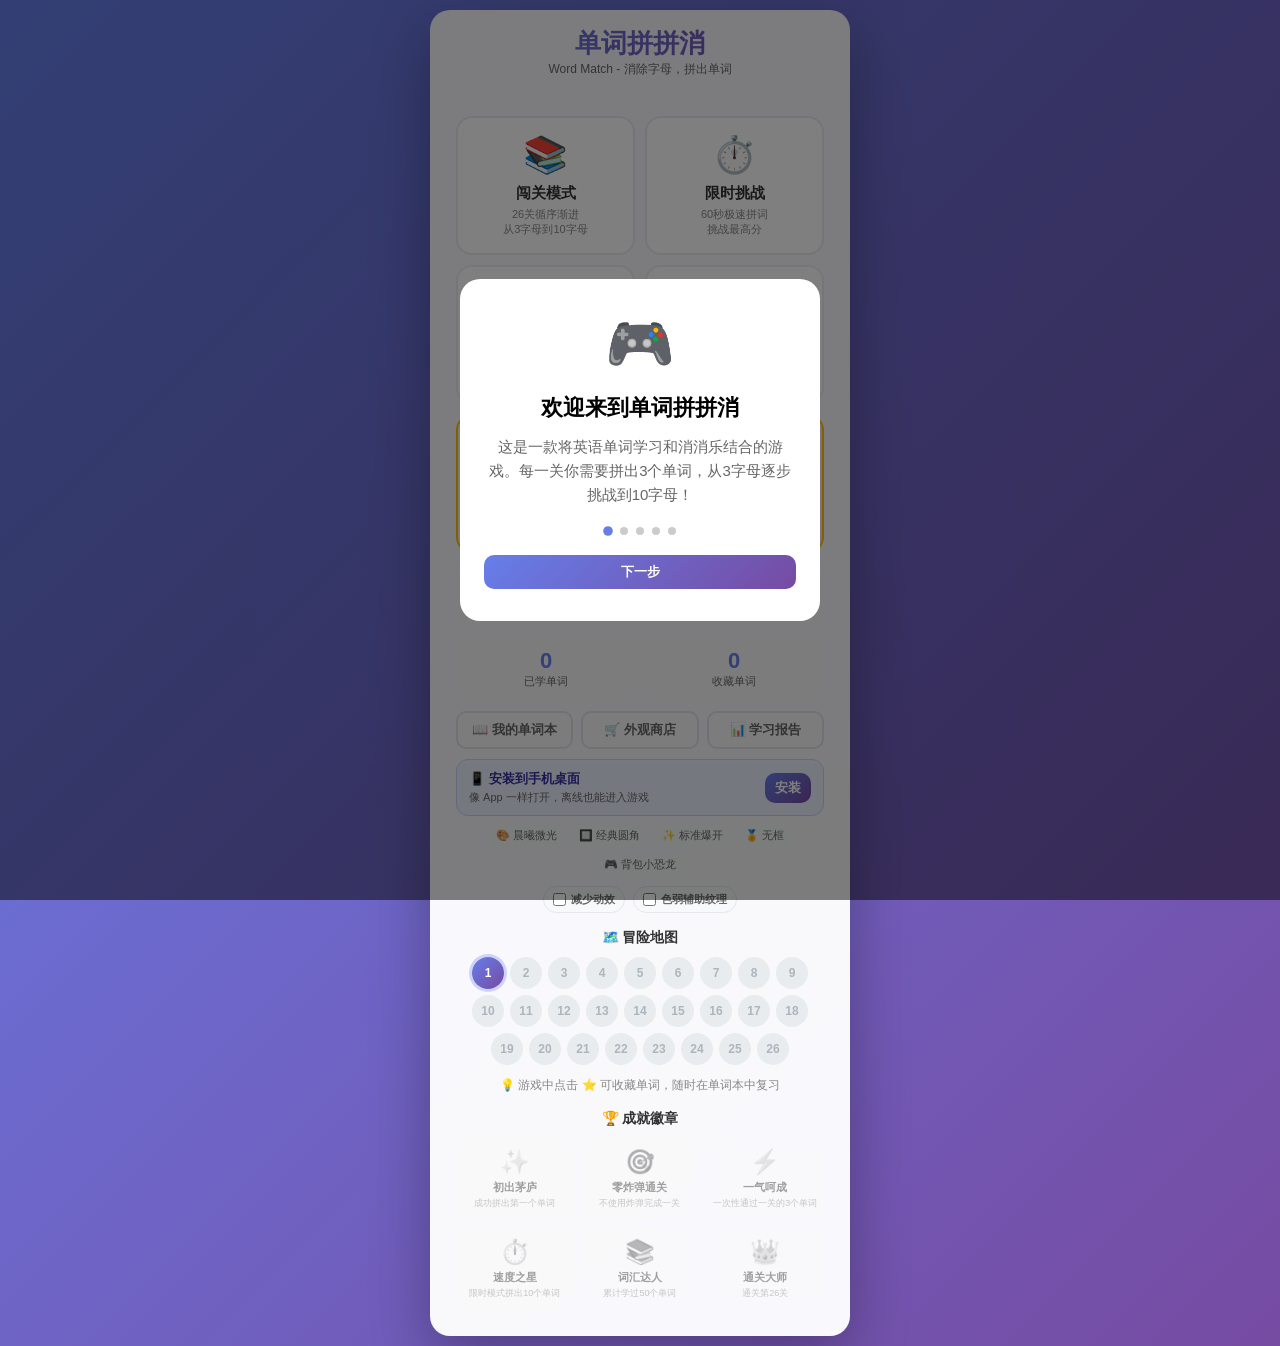
==== commit 130cfa91: "Add collectible 8-bit companion system" ====
--- a/word-match-game.html
+++ b/word-match-game.html
@@ -67,9 +67,24 @@
             border: 2px solid #11998e; color: white;
             transform: scale(1.08); box-shadow: 0 4px 12px rgba(17,153,142,0.4);
         }
+        .letter-slot.arriving { animation: slotArrive 0.45s ease; }
+        .letter-fly {
+            position: fixed; z-index: 200; pointer-events: none;
+            display: flex; align-items: center; justify-content: center;
+            border-radius: 8px; font-size: 18px; font-weight: 800;
+            animation: flyToSlot 0.55s cubic-bezier(.2,.75,.25,1) forwards;
+        }
+        @keyframes flyToSlot {
+            0% { transform: translate(0,0) scale(1); opacity: 1; }
+            75% { opacity: 1; }
+            100% { transform: translate(var(--fly-x),var(--fly-y)) scale(.62); opacity: 0; }
+        }
+        @keyframes slotArrive { 0%,100%{transform:scale(1.08)} 50%{transform:scale(1.24)} }
         .letter-slot .star { position: absolute; top: -8px; right: -8px; font-size: 14px; cursor: pointer; }
         .progress-bar { width: 100%; height: 6px; background: #e9ecef; border-radius: 3px; overflow: hidden; margin-top: 6px; }
         .progress-fill { height: 100%; background: linear-gradient(135deg, #11998e 0%, #38ef7d 100%); transition: width 0.3s ease; }
+        .progress-meta { display: flex; justify-content: space-between; align-items: center; margin-top: 7px; color: #856404; font-size: 10px; line-height: 1; }
+        .progress-meta.mastery { color: #6b5ca5; margin-top: 8px; }
         .board-container { display: flex; justify-content: center; margin-bottom: 10px; position: relative; }
         .game-board {
             display: grid; grid-template-columns: repeat(6, 1fr); gap: 4px;
@@ -129,10 +144,12 @@
         .btn-secondary:hover { background: #e9ecef; }
         .btn-hint { background: linear-gradient(135deg, #ffd700 0%, #ffaa00 100%); color: #333; }
         .btn-hint:disabled { background: #ccc; color: #888; cursor: not-allowed; }
-        .btn-sound { background: linear-gradient(135deg, #a8edea 0%, #fed6e3 100%); color: #333; }
-        .btn-sound.off { background: #ddd; color: #999; }
+        .btn-control-soft { background: #f6f7fb; color: #5d6470; border: 1px solid #e1e5ec; }
+        .btn-control-soft:hover { background: #eceff5; transform: translateY(-1px); }
+        .btn-sound.off { background: #eceef2; color: #9aa0aa; }
         .btn-bomb { background: linear-gradient(135deg, #ff6b6b 0%, #ee5a24 100%); color: white; }
-        .btn-bomb:disabled { background: #ccc; color: #888; cursor: not-allowed; }
+        .btn-bomb:disabled { background: #eceef2; color: #a6abb3; cursor: not-allowed; border: 1px solid #e0e3e8; }
+        .btn-menu { background: transparent; border-color: #e6e8ed; color: #7c838d; }
         .hint-text { text-align: center; color: #888; font-size: 11px; margin-top: 6px; }
         .tile.bomb-target { animation: bombPulse 0.6s ease infinite; box-shadow: 0 0 0 3px #ff6b6b, 0 0 12px #ff6b6b; z-index: 5; }
         @keyframes bombPulse { 0%,100%{transform:scale(1)} 50%{transform:scale(1.12)} }
@@ -146,8 +163,17 @@
         .sentence-box { background: #e8f4fd; border-left: 4px solid #2196F3; padding: 10px 14px; border-radius: 8px; margin: 10px 0; text-align: left; font-size: 14px; color: #333; }
         .sentence-box .en { font-weight: 600; margin-bottom: 4px; }
         .sentence-box .cn { color: #666; font-size: 13px; }
+        .learning-highlight { animation: learningGlow 1.25s ease; }
+        @keyframes learningGlow {
+            0% { transform: scale(.98); box-shadow: 0 0 0 rgba(33,150,243,0); }
+            45% { transform: scale(1.025); box-shadow: 0 0 0 5px rgba(33,150,243,.14); }
+            100% { transform: scale(1); box-shadow: 0 0 0 rgba(33,150,243,0); }
+        }
+        .modal-title.learning-highlight { color: #11998e; border-radius: 8px; }
         .combo-indicator { position: absolute; top: 50%; left: 50%; transform: translate(-50%,-50%); font-size: 28px; font-weight: 800; color: #e74c3c; pointer-events: none; z-index: 50; animation: comboPop 0.8s ease forwards; }
         @keyframes comboPop { 0%{transform:translate(-50%,-50%) scale(0)} 50%{transform:translate(-50%,-50%) scale(1.3)} 100%{transform:translate(-50%,-50%) scale(1);opacity:0} }
+        .game-board.combo-shake { animation: comboShake 0.28s ease; }
+        @keyframes comboShake { 0%,100%{transform:translateX(0)} 25%{transform:translateX(-3px)} 75%{transform:translateX(3px)} }
         .save-indicator { position: fixed; top: 10px; right: 10px; background: rgba(0,0,0,0.7); color: white; padding: 6px 12px; border-radius: 20px; font-size: 12px; opacity: 0; transition: opacity 0.3s; z-index: 200; }
         .save-indicator.show { opacity: 1; }
         .score-popup { position: absolute; font-size: 18px; font-weight: 700; color: #e74c3c; pointer-events: none; animation: scoreFloat 1s ease forwards; z-index: 50; }
@@ -218,7 +244,7 @@
         .level-node.current { background: linear-gradient(135deg, #667eea 0%, #764ba2 100%); color: white; animation: currentPulse 1.5s ease infinite; box-shadow: 0 0 0 3px rgba(102,126,234,0.3); }
         .level-node.locked { background: #e9ecef; color: #adb5bd; }
         @keyframes currentPulse { 0%,100%{transform:scale(1)} 50%{transform:scale(1.15)} }
-        .shop-tabs { display: flex; gap: 6px; justify-content: center; margin-bottom: 12px; }
+        .shop-tabs { display: flex; gap: 6px; justify-content: center; flex-wrap: wrap; margin-bottom: 12px; }
         .shop-tab { padding: 6px 12px; border-radius: 20px; font-size: 12px; font-weight: 600; cursor: pointer; background: #f8f9fa; color: #666; border: 2px solid transparent; transition: all 0.2s; }
         .shop-tab.active { background: linear-gradient(135deg, #667eea 0%, #764ba2 100%); color: white; }
         .shop-grid { display: grid; grid-template-columns: repeat(3, 1fr); gap: 8px; max-height: 320px; overflow-y: auto; padding: 4px; }
@@ -226,7 +252,13 @@
         .shop-card:hover { transform: translateY(-2px); box-shadow: 0 4px 12px rgba(0,0,0,0.1); }
         .shop-card.owned { background: #e8f5e9; border: 2px solid #4caf50; }
         .shop-card.equipped { background: #fff3cd; border: 2px solid #ffc107; }
-        .shop-preview { width: 100%; height: 48px; border-radius: 8px; margin-bottom: 6px; }
+        .shop-preview { width: 100%; height: 54px; border-radius: 8px; margin-bottom: 6px; display: flex; align-items: center; justify-content: center; overflow: hidden; }
+        .shop-mini-board { display: grid; grid-template-columns: repeat(3, 14px); gap: 3px; padding: 5px; border-radius: 7px; background: rgba(255,255,255,.76); box-shadow: 0 2px 6px rgba(0,0,0,.12); }
+        .shop-mini-tile { width: 14px; height: 14px; display: flex; align-items: center; justify-content: center; border-radius: 4px; color: white; font-size: 8px; font-weight: 800; line-height: 1; }
+        .shop-mini-tile.pixel { border-radius: 1px; box-shadow: 1px 1px 0 rgba(0,0,0,.3); }
+        .shop-mini-tile.metal { border-radius: 3px; border: 1px solid #8899a6; box-shadow: inset 0 1px 0 rgba(255,255,255,.6); }
+        .shop-mini-tile.ink { border-radius: 30% 70% 70% 30% / 30% 30% 70% 70%; }
+        .shop-mini-tile.crystal { opacity: .76; border: 1px solid rgba(255,255,255,.8); }
         .shop-name { font-size: 11px; font-weight: 600; color: #333; margin-bottom: 4px; }
         .shop-desc { font-size: 10px; color: #777; line-height: 1.35; min-height: 28px; margin-bottom: 4px; }
         .shop-price { font-size: 11px; color: #e74c3c; font-weight: 700; }
@@ -239,6 +271,20 @@
         .shop-score { text-align: center; font-size: 14px; font-weight: 700; color: #667eea; margin-bottom: 10px; }
         .equip-bar { display: flex; gap: 6px; justify-content: center; flex-wrap: wrap; margin-top: 8px; font-size: 11px; color: #666; }
         .equip-tag { background: #f8f9fa; padding: 4px 8px; border-radius: 8px; }
+        .accessibility-settings { display: flex; gap: 8px; justify-content: center; flex-wrap: wrap; margin-top: 10px; }
+        .setting-toggle { display: flex; align-items: center; gap: 5px; background: #f8f9fa; border: 1px solid #e5e7eb; border-radius: 999px; padding: 5px 9px; color: #666; font-size: 11px; font-weight: 700; cursor: pointer; }
+        .setting-toggle input { accent-color: #667eea; }
+        body.reduce-motion *, body.reduce-motion *::before, body.reduce-motion *::after { animation-duration: .01ms !important; animation-iteration-count: 1 !important; transition-duration: .01ms !important; }
+        .companion-dock { display: flex; align-items: center; gap: 8px; margin: -2px 0 8px; padding: 6px 8px; background: #fff; border: 1px solid #e5e7eb; border-radius: 10px; box-shadow: 0 3px 8px rgba(0,0,0,.06); }
+        .companion-sprite { width: 52px; height: 52px; object-fit: contain; image-rendering: pixelated; flex: 0 0 auto; }
+        .companion-copy { flex: 1; min-width: 0; text-align: left; }
+        .companion-name { font-size: 12px; font-weight: 800; color: #333; }
+        .companion-effect { margin-top: 2px; font-size: 10px; color: #777; line-height: 1.35; }
+        .companion-use { border: none; border-radius: 8px; padding: 6px 8px; background: linear-gradient(135deg,#667eea,#764ba2); color: #fff; font-size: 11px; font-weight: 800; cursor: pointer; white-space: nowrap; }
+        .companion-use:disabled { background: #e5e7eb; color: #a3a8b0; cursor: not-allowed; }
+        .companion-card-preview { height: 82px; display: flex; justify-content: center; align-items: center; border-radius: 8px; background: linear-gradient(135deg,#eef2ff,#fff); margin-bottom: 6px; }
+        .companion-card-preview img { width: 76px; height: 76px; object-fit: contain; image-rendering: pixelated; }
+        .companion-item-badge { font-size: 10px; color: #666; min-height: 28px; line-height: 1.35; }
         .frame-bronze { border: 3px solid #cd7f32; box-shadow: 0 0 8px rgba(205,127,50,0.4); }
         .frame-silver { border: 3px solid #c0c0c0; box-shadow: 0 0 12px rgba(192,192,192,0.5); }
         .frame-gold { border: 3px solid #ffd700; box-shadow: 0 0 16px rgba(255,215,0,0.6); }
@@ -250,6 +296,17 @@
         @media (max-width: 400px) {
             .game-container { padding: 12px; border-radius: 16px; }
             .game-title { font-size: 22px; }
+            body.in-game .game-header { margin-bottom: 6px; }
+            body.in-game .game-title { font-size: 18px; line-height: 1.1; }
+            body.in-game .game-subtitle { display: none; }
+            body.in-game .level-info { padding: 6px 8px; margin-bottom: 7px; }
+            body.in-game .info-label { font-size: 9px; }
+            body.in-game .info-value { font-size: 17px; }
+            body.in-game .target-word-section { padding: 9px 10px; margin-bottom: 7px; }
+            body.in-game .companion-dock { gap: 6px; padding: 4px 6px; margin-bottom: 6px; }
+            body.in-game .companion-sprite { width: 42px; height: 42px; }
+            body.in-game .companion-effect { font-size: 9px; }
+            body.in-game .companion-use { max-width: 94px; padding: 5px 6px; font-size: 10px; white-space: normal; }
             .letter-slot { width: 34px; height: 34px; font-size: 16px; }
             .tile { font-size: 16px; }
             .btn { padding: 6px 10px; font-size: 12px; }
@@ -312,6 +369,10 @@
                 <button class="btn btn-primary" data-action="install" style="padding:6px 10px">安装</button>
             </div>
             <div class="equip-bar" id="equipBar" style="margin-top:8px"></div>
+            <div class="accessibility-settings">
+                <label class="setting-toggle"><input type="checkbox" id="reduceMotionToggle"> 减少动效</label>
+                <label class="setting-toggle"><input type="checkbox" id="colorBlindToggle"> 色弱辅助纹理</label>
+            </div>
             <div class="level-map-section" id="levelMapSection" style="margin-top:16px">
                 <div style="font-size:14px;font-weight:700;color:#333;margin-bottom:10px">🗺️ 冒险地图</div>
                 <div class="level-map" id="levelMap"></div>
@@ -338,9 +399,12 @@
                 </div>
                 <div class="target-word" id="targetWord"></div>
                 <div id="chineseMeaning" style="margin-top:6px; font-size:15px; color:#856404; font-weight:600; min-height:22px;"></div>
+                <div class="progress-meta"><span>本词拼写</span><span id="wordProgressText">0%</span></div>
                 <div class="progress-bar"><div class="progress-fill" id="progressFill" style="width:0%"></div></div>
+                <div class="progress-meta mastery"><span>单词掌握度</span><span id="targetMasteryText">0%</span></div>
                 <div class="mastery-bar" title="当前单词掌握度"><div class="mastery-fill" id="targetMasteryFill" style="width:0%"></div></div>
             </div>
+            <div class="companion-dock" id="companionDock"></div>
 
             <div class="board-container" id="boardContainer">
                 <div class="game-board" id="gameBoard"></div>
@@ -354,11 +418,11 @@
 
             <div class="controls">
                 <button class="btn btn-hint" id="hintBtn">💡 提示</button>
-                <button class="btn btn-sound" id="soundBtn">🔊 音效</button>
-                <button class="btn btn-sound" id="ttsBtn">🗣️ 朗读</button>
-                <button class="btn btn-primary" data-action="shuffle">🔄 刷新</button>
+                <button class="btn btn-control-soft btn-sound" id="soundBtn">🔊 音效</button>
+                <button class="btn btn-control-soft btn-sound" id="ttsBtn">🗣️ 朗读</button>
+                <button class="btn btn-control-soft" data-action="shuffle">🔄 刷新</button>
                 <button class="btn btn-bomb" id="bombBtn">💣 <span id="bombCount">0</span></button>
-                <button class="btn btn-secondary" data-action="menu">🏠 返回</button>
+                <button class="btn btn-secondary btn-menu" data-action="menu">🏠 返回</button>
             </div>
             <div class="hint-text" id="gameHint">点击两个相邻字母交换，连成3个相同字母即可消除并收集</div>
         </div>
@@ -454,6 +518,7 @@
                 <div class="shop-tab" data-shop-tab="board">棋盘</div>
                 <div class="shop-tab" data-shop-tab="effect">特效</div>
                 <div class="shop-tab" data-shop-tab="frame">边框</div>
+                <div class="shop-tab" data-shop-tab="companion">伙伴</div>
                 <div class="shop-tab" data-shop-tab="tool">道具</div>
             </div>
             <div class="shop-grid" id="shopGrid"></div>
@@ -471,6 +536,42 @@
     { name:'ice', bg:'linear-gradient(135deg,#89f7fe 0%,#66a6ff 100%)', primary:'linear-gradient(135deg,#89f7fe 0%,#66a6ff 100%)', targetBg:'#e0f7fa', targetBorder:'#00bcd4', select:'#00bcd4', board:'#e0f7fa' },
     { name:'fire', bg:'linear-gradient(135deg,#ff6b6b 0%,#ee5a24 100%)', primary:'linear-gradient(135deg,#ff6b6b 0%,#ee5a24 100%)', targetBg:'#ffebee', targetBorder:'#f44336', select:'#f44336', board:'#ffebee' },
     { name:'rainbow', bg:'linear-gradient(135deg,#f093fb 0%,#f5576c 100%)', primary:'linear-gradient(135deg,#667eea 0%,#764ba2 100%)', targetBg:'#f3e5f5', targetBorder:'#9c27b0', select:'#9c27b0', board:'#f3e5f5' }
+];
+
+const LETTER_COLOR_PALETTE = [
+    { bg:'#005ab5', bg2:'#3f8fd8', fg:'#ffffff', border:'#003f80' },
+    { bg:'#009e73', bg2:'#42c69e', fg:'#ffffff', border:'#006f51' },
+    { bg:'#d81b60', bg2:'#ec6793', fg:'#ffffff', border:'#a50f45' },
+    { bg:'#000000', bg2:'#4b5563', fg:'#ffffff', border:'#000000' },
+    { bg:'#ff7f00', bg2:'#ffb24d', fg:'#ffffff', border:'#b85c00' },
+    { bg:'#ffff33', bg2:'#fff98a', fg:'#3f3f00', border:'#b5ad00' },
+    { bg:'#0067b9', bg2:'#3b9ae1', fg:'#ffffff', border:'#004d8a' },
+    { bg:'#e87500', bg2:'#f7ad45', fg:'#ffffff', border:'#a94f00' },
+    { bg:'#008f5a', bg2:'#40c98c', fg:'#ffffff', border:'#006b43' },
+    { bg:'#c43c8c', bg2:'#e47db6', fg:'#ffffff', border:'#92286a' },
+    { bg:'#b73a18', bg2:'#e97955', fg:'#ffffff', border:'#842610' },
+    { bg:'#7055c7', bg2:'#a18ae9', fg:'#ffffff', border:'#503b99' },
+    { bg:'#9b6b00', bg2:'#d8a82f', fg:'#ffffff', border:'#704d00' },
+    { bg:'#00838f', bg2:'#42bdc4', fg:'#ffffff', border:'#005e66' },
+    { bg:'#5e7314', bg2:'#9bac50', fg:'#ffffff', border:'#43520e' },
+    { bg:'#7b4a2d', bg2:'#b57b55', fg:'#ffffff', border:'#58331e' },
+    { bg:'#343a70', bg2:'#6870b5', fg:'#ffffff', border:'#252a52' },
+    { bg:'#8f2c21', bg2:'#c9685d', fg:'#ffffff', border:'#661e17' },
+    { bg:'#334155', bg2:'#718096', fg:'#ffffff', border:'#1f2937' },
+    { bg:'#a54800', bg2:'#d97d37', fg:'#ffffff', border:'#753300' },
+    { bg:'#506b00', bg2:'#8cab36', fg:'#ffffff', border:'#384c00' },
+    { bg:'#156b78', bg2:'#58aab5', fg:'#ffffff', border:'#0e4c56' }
+];
+
+const CORE_LETTER_COLORS = LETTER_COLOR_PALETTE.slice(0, 6);
+
+const LETTER_PATTERNS = [
+    '',
+    'repeating-linear-gradient(135deg, rgba(255,255,255,.16) 0 4px, transparent 4px 12px)',
+    'repeating-linear-gradient(0deg, rgba(255,255,255,.14) 0 3px, transparent 3px 11px)',
+    'radial-gradient(circle at 22% 24%, rgba(255,255,255,.22) 0 3px, transparent 3px)',
+    'repeating-linear-gradient(90deg, rgba(255,255,255,.13) 0 3px, transparent 3px 12px)',
+    'repeating-linear-gradient(45deg, rgba(255,255,255,.12) 0 2px, transparent 2px 9px)'
 ];
 
 const ACHIEVEMENTS = [
@@ -508,6 +609,18 @@
     { id:'sentence_card', name:'例句拆解卡', type:'tool', price:900, preview:'#bbf7d0', desc:'显示例句中文翻译并自动朗读' },
     { id:'retry_card', name:'错词复活卡', type:'tool', price:1600, preview:'#fecaca', desc:'失败后保留当前单词进度重试' },
     { id:'review_boost', name:'复习加倍卡', type:'tool', price:2200, preview:'#ddd6fe', desc:'下一次复习完成奖励翻倍' }
+];
+
+const COMPANIONS = [
+    { id:'dino', name:'背包小恐龙', price:0, image:'assets/companions/dino.png', item:'dino_snack', itemName:'能量果干', effect:'使用后立即增加 5 步' },
+    { id:'mecha', name:'苍蓝机甲', price:5200, image:'assets/companions/mecha.png', item:'mecha_cell', itemName:'护盾电池', effect:'接下来 3 次有效交换不消耗步数' },
+    { id:'princess', name:'星愿公主', price:5200, image:'assets/companions/princess.png', item:'princess_wand', itemName:'星光糖果', effect:'立即补齐 1 个尚未收集的目标字母' }
+];
+
+const COMPANION_ITEMS = [
+    { id:'dino_snack', companion:'dino', name:'能量果干', price:900, icon:'🍎' },
+    { id:'mecha_cell', companion:'mecha', name:'护盾电池', price:1200, icon:'🔋' },
+    { id:'princess_wand', companion:'princess', name:'星光糖果', price:1100, icon:'⭐' }
 ];
 
 const TUTORIAL_STEPS = [
@@ -614,7 +727,14 @@
         this.wordMastery = {};
         this.toolInventory = {};
         this.reviewBoostActive = false;
+        this.reduceMotion = false;
+        this.colorBlindMode = false;
+        this.unlockedCompanions = ['dino'];
+        this.equippedCompanion = 'dino';
+        this.companionInventory = {};
+        this.mechaShieldMoves = 0;
         this.deferredInstallPrompt = null;
+        this.letterColorMap = {};
 
         this.wordLevels = [
             [{en:'CAT',cn:'猫',s:'I have a cute cat.',sc:'我有一只可爱的猫。'},{en:'DOG',cn:'狗',s:'The dog likes to run.',sc:'这只狗喜欢奔跑。'},{en:'SUN',cn:'太阳',s:'The sun is shining today.',sc:'今天阳光明媚。'},{en:'HAT',cn:'帽子',s:'She wears a red hat.',sc:'她戴着一顶红色的帽子。'},{en:'BED',cn:'床',s:'I go to bed at nine.',sc:'我九点钟上床睡觉。'},{en:'RED',cn:'红色',s:'My favorite color is red.',sc:'我最喜欢的颜色是红色。'},{en:'BIG',cn:'大的',s:'The elephant is very big.',sc:'这头大象非常大。'},{en:'RUN',cn:'奔跑',s:'I run every morning.',sc:'我每天早上跑步。'},{en:'FUN',cn:'乐趣',s:'We have fun at school.',sc:'我们在学校玩得很开心。'},{en:'PEN',cn:'钢笔',s:'I write with a pen.',sc:'我用钢笔写字。'}],
@@ -676,6 +796,12 @@
                 this.wordMastery = data.wordMastery || {};
                 this.toolInventory = data.toolInventory || {};
                 this.reviewBoostActive = !!data.reviewBoostActive;
+                this.reduceMotion = !!data.reduceMotion;
+                this.colorBlindMode = !!data.colorBlindMode;
+                this.unlockedCompanions = data.unlockedCompanions || ['dino'];
+                this.equippedCompanion = data.equippedCompanion || 'dino';
+                this.companionInventory = data.companionInventory || {};
+                this.mechaShieldMoves = data.mechaShieldMoves || 0;
                 if (data.speakEnabled !== undefined) this.sound.speakEnabled = data.speakEnabled;
                 if (version < 2) {
                     this.nextBombAt = Math.max(this.nextBombAt, 8000);
@@ -708,6 +834,12 @@
             wordMastery: this.wordMastery,
             toolInventory: this.toolInventory,
             reviewBoostActive: this.reviewBoostActive,
+            reduceMotion: this.reduceMotion,
+            colorBlindMode: this.colorBlindMode,
+            unlockedCompanions: this.unlockedCompanions,
+            equippedCompanion: this.equippedCompanion,
+            companionInventory: this.companionInventory,
+            mechaShieldMoves: this.mechaShieldMoves,
             speakEnabled: this.sound.speakEnabled,
             date: Date.now()
         };
@@ -775,6 +907,89 @@
         return picked;
     }
 
+    hexToLab(hex) {
+        const rgb = hex.match(/[a-f\d]{2}/gi).map(value => parseInt(value, 16) / 255);
+        const linear = rgb.map(value => value > 0.04045
+            ? Math.pow((value + 0.055) / 1.055, 2.4)
+            : value / 12.92);
+        const x = (linear[0] * 0.4124 + linear[1] * 0.3576 + linear[2] * 0.1805) / 0.95047;
+        const y = linear[0] * 0.2126 + linear[1] * 0.7152 + linear[2] * 0.0722;
+        const z = (linear[0] * 0.0193 + linear[1] * 0.1192 + linear[2] * 0.9505) / 1.08883;
+        const pivot = value => value > 0.008856 ? Math.cbrt(value) : (7.787 * value) + (16 / 116);
+        const fx = pivot(x), fy = pivot(y), fz = pivot(z);
+        return { l:(116 * fy) - 16, a:500 * (fx - fy), b:200 * (fy - fz) };
+    }
+
+    colorDistance(left, right) {
+        const a = this.hexToLab(left), b = this.hexToLab(right);
+        return Math.sqrt(
+            Math.pow(a.l - b.l, 2) +
+            Math.pow(a.a - b.a, 2) +
+            Math.pow(a.b - b.b, 2)
+        );
+    }
+
+    selectDistinctPalette(count, seedText) {
+        let seed = this.hashString(seedText || 'word-match');
+        const core = [...CORE_LETTER_COLORS];
+        for (let i = core.length - 1; i > 0; i--) {
+            seed = (seed * 1664525 + 1013904223) >>> 0;
+            const j = seed % (i + 1);
+            [core[i], core[j]] = [core[j], core[i]];
+        }
+        const selected = core.slice(0, Math.min(count, core.length));
+        const coreHex = new Set(CORE_LETTER_COLORS.map(color => color.bg));
+        const remaining = LETTER_COLOR_PALETTE.filter(color => !coreHex.has(color.bg));
+        while (selected.length < count && remaining.length > 0) {
+            let bestIndex = 0;
+            let bestScore = -1;
+            remaining.forEach((candidate, index) => {
+                const minDistance = Math.min(...selected.map(color => this.colorDistance(candidate.bg, color.bg)));
+                if (minDistance > bestScore) {
+                    bestIndex = index;
+                    bestScore = minDistance;
+                }
+            });
+            selected.push(remaining.splice(bestIndex, 1)[0]);
+        }
+        return selected;
+    }
+
+    buildLetterColorMap() {
+        const letters = [...new Set(this.getLetterPool())].sort();
+        const targetSet = new Set(this.targetWord.split(''));
+        const ordered = [
+            ...letters.filter(ch => targetSet.has(ch)),
+            ...letters.filter(ch => !targetSet.has(ch))
+        ];
+        const palette = this.selectDistinctPalette(ordered.length, `${this.gameMode}-${this.level}-${this.targetWord}`);
+        this.letterColorMap = {};
+        ordered.forEach((letter, index) => {
+            const color = palette[index];
+            const previousColors = palette.slice(0, index);
+            const nearestDistance = previousColors.length
+                ? Math.min(...previousColors.map(previous => this.colorDistance(color.bg, previous.bg)))
+                : Infinity;
+            const needsPattern = nearestDistance < 52;
+            const pattern = needsPattern
+                ? LETTER_PATTERNS[(index % (LETTER_PATTERNS.length - 1)) + 1]
+                : '';
+            this.letterColorMap[letter] = { ...color, pattern };
+        });
+    }
+
+    applyTileColor(tile, letter) {
+        const color = this.letterColorMap[letter] || LETTER_COLOR_PALETTE[0];
+        const gradient = `linear-gradient(135deg, ${color.bg} 0%, ${color.bg2} 100%)`;
+        const fallbackPattern = LETTER_PATTERNS[(Math.max(0, letter.charCodeAt(0) - 65) % (LETTER_PATTERNS.length - 1)) + 1];
+        const pattern = this.colorBlindMode ? fallbackPattern : color.pattern;
+        const background = pattern ? `${pattern}, ${gradient}` : gradient;
+        tile.style.setProperty('background', background, 'important');
+        tile.style.color = color.fg;
+        tile.style.border = `2px solid ${color.border}`;
+        tile.style.textShadow = '0 1px 2px rgba(0,0,0,0.28)';
+    }
+
     markPlayDay() {
         this.playDates[this.getDateKey()] = true;
     }
@@ -808,7 +1023,9 @@
         this.renderLevelMap();
         this.updateEquipBar();
         this.updateToolUI();
+        this.renderCompanionDock();
         this.applyEquippedTheme();
+        this.applyAccessibilitySettings();
         this.setupPWA();
         const ttsBtn = document.getElementById('ttsBtn');
         if (ttsBtn) {
@@ -847,6 +1064,17 @@
         });
         const installBtn = document.querySelector('[data-action="install"]');
         if (installBtn) installBtn.addEventListener('click', () => this.installApp());
+        document.getElementById('reduceMotionToggle').addEventListener('change', (event) => {
+            this.reduceMotion = event.target.checked;
+            this.applyAccessibilitySettings();
+            this.saveGlobal();
+        });
+        document.getElementById('colorBlindToggle').addEventListener('change', (event) => {
+            this.colorBlindMode = event.target.checked;
+            this.applyAccessibilitySettings();
+            if (this.board.length) this.renderBoard();
+            this.saveGlobal();
+        });
 
         document.getElementById('tutorialBtn').addEventListener('click', () => this.nextTutorialStep());
         document.querySelectorAll('[data-shop-tab]').forEach(tab => {
@@ -884,6 +1112,12 @@
         }
     }
 
+    applyAccessibilitySettings() {
+        document.body.classList.toggle('reduce-motion', this.reduceMotion);
+        document.getElementById('reduceMotionToggle').checked = this.reduceMotion;
+        document.getElementById('colorBlindToggle').checked = this.colorBlindMode;
+    }
+
     async installApp() {
         if (!this.deferredInstallPrompt) {
             this.showToast('请在浏览器菜单里选择“添加到主屏幕”');
@@ -917,6 +1151,10 @@
         if (!grid) return;
         grid.innerHTML = '';
         scoreEl.textContent = `当前积分: ${this.score}`;
+        if (type === 'companion') {
+            this.renderCompanionShop(grid);
+            return;
+        }
         const items = SHOP_ITEMS.filter(i => i.type === type);
         items.forEach(item => {
             const isTool = type === 'tool';
@@ -939,13 +1177,136 @@
             }
             card.innerHTML = `
                 ${equipped ? '<div class="equipped-badge">已装备</div>' : ''}
-                <div class="shop-preview" style="background:${item.preview}"></div>
+                ${this.getShopPreviewHTML(item)}
                 <div class="shop-name">${item.name}</div>
                 ${item.desc ? `<div class="shop-desc">${item.desc}</div>` : ''}
                 ${btnHtml}
             `;
             grid.appendChild(card);
         });
+    }
+
+    renderCompanionShop(grid) {
+        COMPANIONS.forEach(companion => {
+            const owned = this.unlockedCompanions.includes(companion.id);
+            const equipped = this.equippedCompanion === companion.id;
+            const item = COMPANION_ITEMS.find(entry => entry.companion === companion.id);
+            const count = this.companionInventory[item.id] || 0;
+            const card = document.createElement('div');
+            card.className = `shop-card ${owned ? 'owned' : ''} ${equipped ? 'equipped' : ''}`;
+            let actions = '';
+            if (!owned) {
+                actions = `<button class="shop-btn buy" onclick="game.buyCompanion('${companion.id}')" ${this.score >= companion.price ? '' : 'disabled'}>${companion.price}分解锁</button>`;
+            } else {
+                actions = equipped
+                    ? '<button class="shop-btn owned" disabled>已出战</button>'
+                    : `<button class="shop-btn equip" onclick="game.equipCompanion('${companion.id}')">设为伙伴</button>`;
+                actions += `<button class="shop-btn buy" onclick="game.buyCompanionItem('${item.id}')" ${this.score >= item.price ? '' : 'disabled'}>${item.icon} ${item.price}分 · 已有${count}</button>`;
+            }
+            card.innerHTML = `
+                ${equipped ? '<div class="equipped-badge">出战中</div>' : ''}
+                <div class="companion-card-preview"><img src="${companion.image}" alt="${companion.name}"></div>
+                <div class="shop-name">${companion.name}</div>
+                <div class="companion-item-badge">${companion.effect}</div>
+                ${actions}
+            `;
+            grid.appendChild(card);
+        });
+    }
+
+    buyCompanion(id) {
+        const companion = COMPANIONS.find(item => item.id === id);
+        if (!companion || this.unlockedCompanions.includes(id)) return;
+        if (this.score < companion.price) return this.showToast('积分不足!');
+        this.score -= companion.price;
+        this.unlockedCompanions.push(id);
+        this.equipCompanion(id);
+        this.showToast(`🎮 新伙伴加入：${companion.name}`);
+        this.saveGlobal();
+        this.renderShop('companion');
+    }
+
+    equipCompanion(id) {
+        if (!this.unlockedCompanions.includes(id)) return;
+        this.equippedCompanion = id;
+        this.renderCompanionDock();
+        this.saveGlobal();
+        this.renderShop('companion');
+    }
+
+    buyCompanionItem(id) {
+        const item = COMPANION_ITEMS.find(entry => entry.id === id);
+        if (!item || !this.unlockedCompanions.includes(item.companion)) return;
+        if (this.score < item.price) return this.showToast('积分不足!');
+        this.score -= item.price;
+        this.companionInventory[id] = (this.companionInventory[id] || 0) + 1;
+        this.showToast(`🎒 获得 ${item.name}`);
+        this.renderCompanionDock();
+        this.saveGlobal();
+        this.renderShop('companion');
+        this.updateUI();
+    }
+
+    useCompanionItem() {
+        const companion = COMPANIONS.find(item => item.id === this.equippedCompanion) || COMPANIONS[0];
+        const count = this.companionInventory[companion.item] || 0;
+        if (count <= 0) {
+            this.showToast(`去伙伴商店购买「${companion.itemName}」`);
+            return;
+        }
+        if (companion.id === 'dino') {
+            if (this.gameMode === 'endless') return this.showToast('无尽模式不需要补充步数');
+            this.moves += 5;
+        } else if (companion.id === 'mecha') {
+            this.mechaShieldMoves += 3;
+        } else {
+            const missing = this.targetWord.split('').find(letter => {
+                const needed = this.targetWord.split(letter).length - 1;
+                return (this.collectedLetters[letter] || 0) < needed;
+            });
+            if (!missing) return this.showToast('当前单词已经收集完成');
+            this.collectedLetters[missing] = (this.collectedLetters[missing] || 0) + 1;
+            this.renderTarget();
+            this.checkWin();
+        }
+        this.companionInventory[companion.item]--;
+        this.showToast(`✨ ${companion.itemName} 已生效`);
+        this.renderCompanionDock();
+        this.updateUI();
+        this.saveGlobal();
+    }
+
+    renderCompanionDock() {
+        const dock = document.getElementById('companionDock');
+        if (!dock) return;
+        const companion = COMPANIONS.find(item => item.id === this.equippedCompanion) || COMPANIONS[0];
+        const count = this.companionInventory[companion.item] || 0;
+        const shield = this.mechaShieldMoves > 0 ? ` · 护盾剩余 ${this.mechaShieldMoves} 步` : '';
+        dock.innerHTML = `
+            <img class="companion-sprite" src="${companion.image}" alt="${companion.name}">
+            <div class="companion-copy">
+                <div class="companion-name">${companion.name}</div>
+                <div class="companion-effect">${companion.effect}${shield}</div>
+            </div>
+            <button class="companion-use" onclick="game.useCompanionItem()" ${count <= 0 ? 'disabled' : ''}>${companion.itemName} ×${count}</button>
+        `;
+    }
+
+    getShopPreviewHTML(item) {
+        const sampleColors = ['#005ab5','#009e73','#d81b60','#ff7f00','#7055c7','#00838f'];
+        const letters = ['A','B','C','A','C','B'];
+        let tileClass = '';
+        if (item.id === 'pixel_board') tileClass = ' pixel';
+        else if (item.id === 'metal_board') tileClass = ' metal';
+        else if (item.id === 'ink_board') tileClass = ' ink';
+        else if (item.id === 'crystal_board') tileClass = ' crystal';
+        const miniTiles = letters.map((letter, index) =>
+            `<span class="shop-mini-tile${tileClass}" style="background:${sampleColors[index]}">${letter}</span>`
+        ).join('');
+        const boardBg = item.colors?.board || item.preview;
+        return `<div class="shop-preview" style="background:${item.preview}">
+            <div class="shop-mini-board" style="background:${boardBg}">${miniTiles}</div>
+        </div>`;
     }
 
     buyTool(id) {
@@ -1002,11 +1363,13 @@
         const b = SHOP_ITEMS.find(i => i.id === this.equippedBoard);
         const e = SHOP_ITEMS.find(i => i.id === this.equippedEffect);
         const f = SHOP_ITEMS.find(i => i.id === this.equippedFrame);
+        const c = COMPANIONS.find(i => i.id === this.equippedCompanion);
         bar.innerHTML = `
             <span class="equip-tag">🎨 ${t ? t.name : '默认'}</span>
             <span class="equip-tag">🔲 ${b ? b.name : '默认'}</span>
             <span class="equip-tag">✨ ${e ? e.name : '默认'}</span>
             <span class="equip-tag">🏅 ${f ? f.name : '无'}</span>
+            <span class="equip-tag">🎮 ${c ? c.name : '伙伴'}</span>
         `;
     }
 
@@ -1114,6 +1477,7 @@
         this.markPlayDay();
         this.saveGlobal();
         this.gameMode = mode;
+        document.body.classList.add('in-game');
         document.getElementById('startScreen').style.display = 'none';
         document.getElementById('gameScreen').style.display = 'block';
         this.startGame();
@@ -1128,6 +1492,7 @@
         document.querySelectorAll('.tile.bomb-target').forEach(t => t.classList.remove('bomb-target'));
         document.getElementById('gameScreen').style.display = 'none';
         document.getElementById('startScreen').style.display = 'block';
+        document.body.classList.remove('in-game');
         this.updateGlobalStats();
         this.updateEquipBar();
     }
@@ -1220,6 +1585,7 @@
         for (let ch of this.targetWord) this.collectedLetters[ch] = 0;
         this.bombMode = false;
         this.bombSelected = [];
+        this.letterColorMap = {};
     }
 
     loadRandomWord() {
@@ -1241,6 +1607,7 @@
         this.moves = 999;
         this.bombMode = false;
         this.bombSelected = [];
+        this.letterColorMap = {};
     }
 
     loadReviewWord() {
@@ -1325,6 +1692,7 @@
         }
         this.removeInitialMatches();
         if (!this.hasAnyValidMove()) this.generateBoard();
+        this.buildLetterColorMap();
     }
 
     removeInitialMatches() {
@@ -1397,12 +1765,14 @@
                 if (tile) {
                     if (tile.textContent !== letter) tile.textContent = letter;
                     if (tile.className !== fullClass) tile.className = fullClass;
+                    this.applyTileColor(tile, letter);
                     delete existing[key];
                 } else {
                     tile = document.createElement('div');
                     tile.className = fullClass;
                     tile.textContent = letter;
                     tile.dataset.r = r; tile.dataset.c = c;
+                    this.applyTileColor(tile, letter);
                     el.appendChild(tile);
                 }
             }
@@ -1424,15 +1794,21 @@
             const have = (this.collectedLetters[ch] || 0) >= got[ch];
             slot.className = `letter-slot ${have ? 'collected' : 'pending'}`;
             slot.textContent = have ? ch : '?';
+            slot.dataset.letter = ch;
+            slot.dataset.occurrence = got[ch] - 1;
             el.appendChild(slot);
         }
         let total = 0, have = 0;
         for (let ch in needed) { total += needed[ch]; have += Math.min(this.collectedLetters[ch] || 0, needed[ch]); }
-        document.getElementById('progressFill').style.width = (have / total * 100) + '%';
+        const progress = Math.round(have / total * 100);
+        document.getElementById('progressFill').style.width = progress + '%';
+        document.getElementById('wordProgressText').textContent = progress + '%';
         document.getElementById('chineseMeaning').textContent = this.targetChinese;
         const mastery = this.getMasteryInfo(this.targetWord);
         const masteryFill = document.getElementById('targetMasteryFill');
         if (masteryFill) masteryFill.style.width = mastery.percent + '%';
+        const masteryText = document.getElementById('targetMasteryText');
+        if (masteryText) masteryText.textContent = mastery.percent + '%';
         const totalWords = this.targetWords ? this.targetWords.length : 1;
         const current = this.currentWordIndex !== undefined ? this.currentWordIndex + 1 : 1;
         document.getElementById('targetLabel').textContent = `目标单词 (${current}/${totalWords})`;
@@ -1505,7 +1881,14 @@
         this.renderBoard();
         const matches = this.findMatches();
         if (matches.length > 0) {
-            if (this.gameMode !== 'endless') this.moves--;
+            if (this.gameMode !== 'endless') {
+                if (this.mechaShieldMoves > 0) {
+                    this.mechaShieldMoves--;
+                    this.showToast(`🛡️ 机甲护盾生效，剩余 ${this.mechaShieldMoves} 步`);
+                } else {
+                    this.moves--;
+                }
+            }
             this.sound.play('swap');
             await this.processMatches(matches);
             this.checkWin();
@@ -1555,6 +1938,7 @@
     }
 
     spawnParticles(x, y, color) {
+        if (this.reduceMotion) return;
         const container = document.getElementById('boardContainer');
         const effect = this.equippedEffect;
         const count = effect === 'rainbow_effect' ? 12 : 8;
@@ -1614,6 +1998,35 @@
         setTimeout(() => el.remove(), 1000);
     }
 
+    flyLetterToTarget(r, c, letter, occurrence) {
+        if (this.reduceMotion) return;
+        const tile = document.querySelector(`[data-r="${r}"][data-c="${c}"]`);
+        const slot = document.querySelector(`.letter-slot[data-letter="${letter}"][data-occurrence="${occurrence}"]`);
+        if (!tile || !slot) return;
+        const tileRect = tile.getBoundingClientRect();
+        const slotRect = slot.getBoundingClientRect();
+        const flyer = document.createElement('div');
+        flyer.className = 'letter-fly';
+        flyer.textContent = letter;
+        flyer.style.left = tileRect.left + 'px';
+        flyer.style.top = tileRect.top + 'px';
+        flyer.style.width = tileRect.width + 'px';
+        flyer.style.height = tileRect.height + 'px';
+        flyer.style.background = getComputedStyle(tile).background;
+        flyer.style.color = getComputedStyle(tile).color;
+        flyer.style.border = getComputedStyle(tile).border;
+        flyer.style.setProperty('--fly-x', (slotRect.left + slotRect.width / 2 - tileRect.left - tileRect.width / 2) + 'px');
+        flyer.style.setProperty('--fly-y', (slotRect.top + slotRect.height / 2 - tileRect.top - tileRect.height / 2) + 'px');
+        document.body.appendChild(flyer);
+        setTimeout(() => {
+            flyer.remove();
+            const arrivedSlot = document.querySelector(`.letter-slot[data-letter="${letter}"][data-occurrence="${occurrence}"]`);
+            if (!arrivedSlot) return;
+            arrivedSlot.classList.add('arriving');
+            setTimeout(() => arrivedSlot.classList.remove('arriving'), 450);
+        }, 550);
+    }
+
     async processMatches(matches) {
         let combo = 0;
         while (matches.length > 0) {
@@ -1624,6 +2037,7 @@
                     const need = this.targetWord.split(m.letter).length - 1;
                     if (this.collectedLetters[m.letter] < need) {
                         this.collectedLetters[m.letter]++;
+                        this.flyLetterToTarget(m.r, m.c, m.letter, this.collectedLetters[m.letter] - 1);
                         collectedAny = true;
                     }
                 }
@@ -1646,9 +2060,16 @@
             if (combo > 1) {
                 const el = document.createElement('div');
                 el.className = 'combo-indicator';
-                el.textContent = combo + ' COMBO!';
+                el.textContent = `Combo ×${combo}`;
                 document.getElementById('gameBoard').appendChild(el);
                 setTimeout(() => el.remove(), 800);
+                if (!this.reduceMotion) {
+                    const board = document.getElementById('gameBoard');
+                    board.classList.remove('combo-shake');
+                    void board.offsetWidth;
+                    board.classList.add('combo-shake');
+                    setTimeout(() => board.classList.remove('combo-shake'), 280);
+                }
             }
             await new Promise(r => setTimeout(r, 400));
             this.removeAndFill(matches);
@@ -1686,6 +2107,7 @@
                 wr--;
             }
         }
+        this.buildLetterColorMap();
     }
 
     isWin() {
@@ -1831,11 +2253,16 @@
         const sentenceBox = document.getElementById('sentenceBox');
 
         icon.textContent = '✅';
-        title.textContent = `单词 ${this.currentWordIndex + 1}/${this.targetWords.length} 完成!`;
-        text.textContent = `你成功拼出了 "${this.targetWord}" (${this.targetChinese})!\n准备挑战下一个单词`;
+        title.textContent = `${this.targetWord} · ${this.targetChinese}`;
+        text.textContent = `单词 ${this.currentWordIndex + 1}/${this.targetWords.length} 完成，听一遍例句再继续。`;
         document.getElementById('sentenceEn').textContent = this.targetSentence;
         document.getElementById('sentenceCn').textContent = this.targetSentenceCn;
         sentenceBox.style.display = 'block';
+        title.classList.remove('learning-highlight');
+        sentenceBox.classList.remove('learning-highlight');
+        void sentenceBox.offsetWidth;
+        title.classList.add('learning-highlight');
+        sentenceBox.classList.add('learning-highlight');
         document.getElementById('modalShareBtn').style.display = 'none';
 
         btn.textContent = '下一个单词';
@@ -1862,6 +2289,8 @@
         const sentenceBox = document.getElementById('sentenceBox');
         const actions = document.getElementById('modalActions');
         sentenceBox.classList.remove('failure-card');
+        sentenceBox.classList.remove('learning-highlight');
+        title.classList.remove('learning-highlight');
         document.getElementById('modalShareBtn').textContent = '📤 分享';
         document.getElementById('modalShareBtn').onclick = () => this.generateShareImage();
 
@@ -2020,6 +2449,7 @@
         if (this.gameMode === 'endless') document.getElementById('moves').textContent = this.endlessWords;
         this.updateBombUI();
         this.updateToolUI();
+        this.renderCompanionDock();
     }
 
     updateBombUI() {
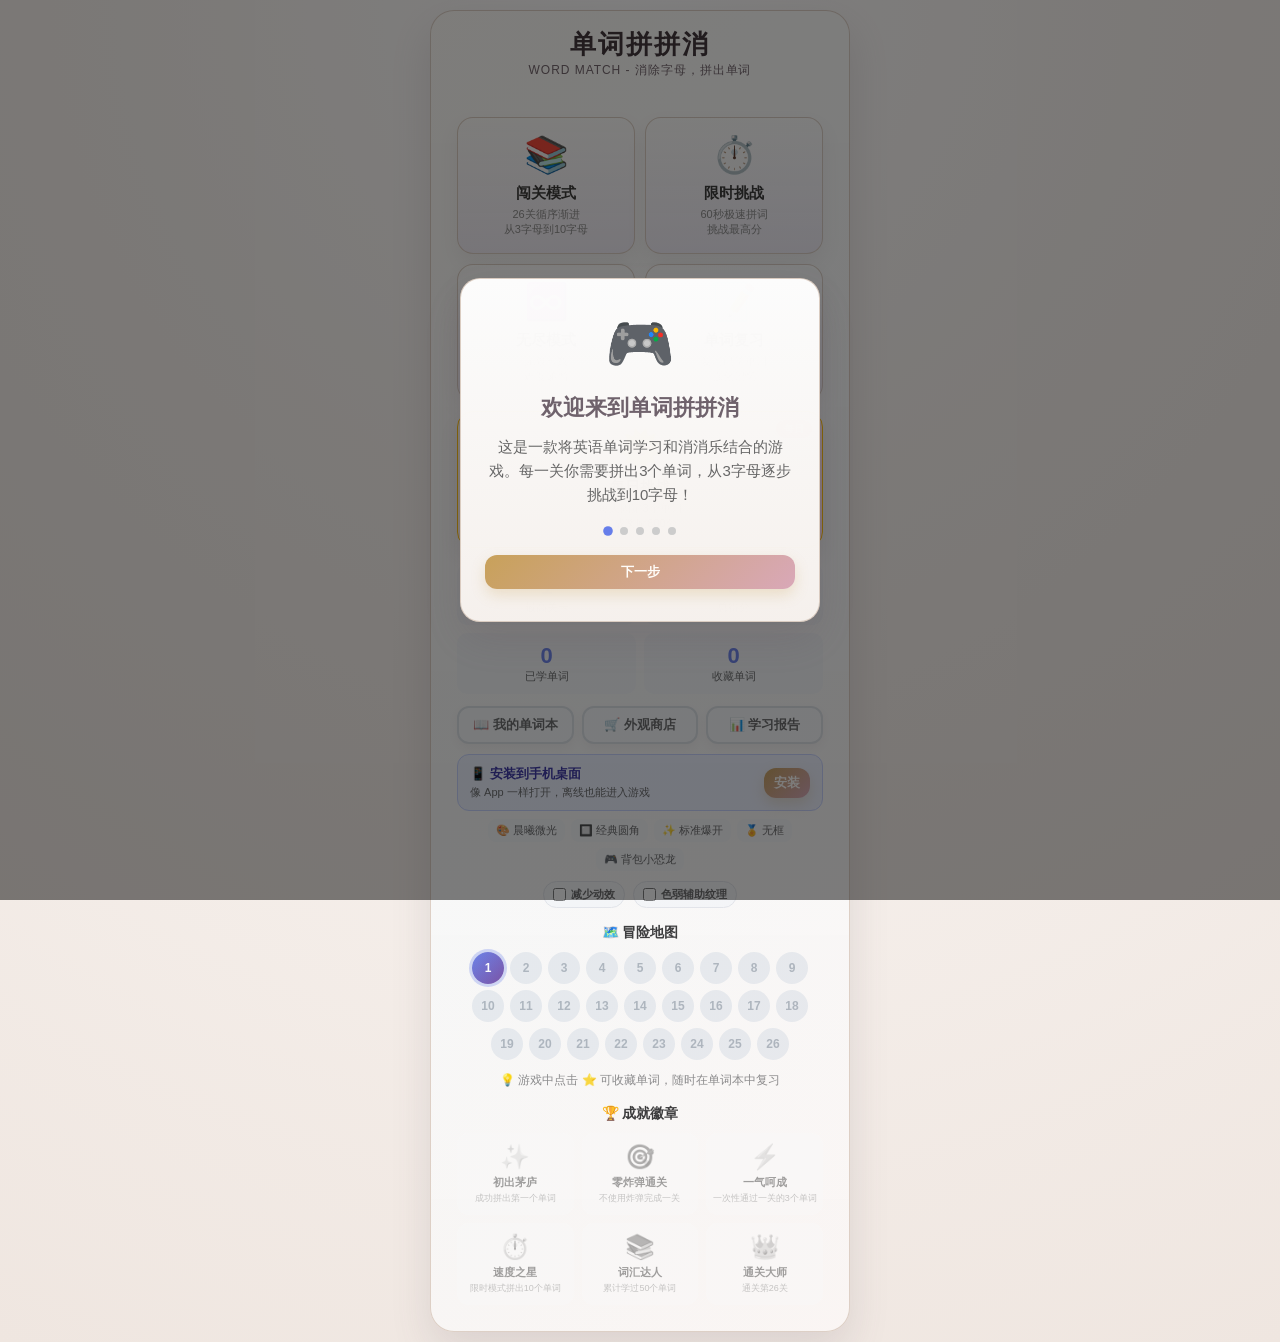
==== commit 0b2417b8: "Optimize gameplay balance, visuals, and stability - Fix potential infinite loops in removeInitialMat" ====
--- a/word-match-game.html
+++ b/word-match-game.html
@@ -2,7 +2,7 @@
 <html lang="zh-CN">
 <head>
     <meta charset="UTF-8">
-    <meta name="viewport" content="width=device-width, initial-scale=1.0, maximum-scale=1.0, user-scalable=no">
+    <meta name="viewport" content="width=device-width, initial-scale=1.0, maximum-scale=1.0, user-scalable=no, viewport-fit=cover">
     <meta name="theme-color" content="#667eea">
     <link rel="manifest" href="manifest.json">
     <link rel="icon" href="icon.svg">
@@ -10,47 +10,76 @@
     <title>单词拼拼消 - Word Match</title>
     <style>
         * { margin: 0; padding: 0; box-sizing: border-box; -webkit-tap-highlight-color: transparent; }
+        :root {
+            --book-bg: #f8f3ef;
+            --book-panel: #fffdf9;
+            --book-panel-2: #f2eef8;
+            --book-line: #d7c8bc;
+            --book-gold: #c8a15a;
+            --book-title: #3b3038;
+            --book-text: #6f626c;
+            --book-sheen: rgba(255,255,255,0.7);
+        }
         body {
-            font-family: -apple-system, BlinkMacSystemFont, 'Segoe UI', Roboto, sans-serif;
-            background: var(--theme-bg, linear-gradient(135deg, #667eea 0%, #764ba2 100%));
+            font-family: -apple-system, BlinkMacSystemFont, 'Segoe UI', Roboto, 'Noto Sans SC', sans-serif;
+            background:
+                radial-gradient(circle at top, rgba(255,255,255,0.85) 0%, rgba(248,243,239,0.95) 35%, #efe6e0 100%),
+                linear-gradient(135deg, #f8f3ef 0%, #efe7f2 100%);
             min-height: 100vh;
+            min-height: 100dvh;
             display: flex;
             justify-content: center;
             align-items: center;
-            padding: 10px;
+            padding: max(10px, env(safe-area-inset-top)) max(10px, env(safe-area-inset-right)) max(10px, env(safe-area-inset-bottom)) max(10px, env(safe-area-inset-left));
+            color: var(--book-text);
             transition: background 0.5s ease;
         }
         .game-container {
-            background: rgba(255,255,255,0.96);
-            border-radius: 20px;
+            background:
+                linear-gradient(180deg, rgba(255,255,255,0.96), rgba(252,250,247,0.98));
+            border: 1px solid rgba(215,200,188,0.85);
+            border-radius: 24px;
             padding: 16px;
-            box-shadow: 0 20px 60px rgba(0,0,0,0.3);
+            box-shadow: 0 18px 40px rgba(94,76,90,0.14), inset 0 1px 0 rgba(255,255,255,0.65);
             max-width: 420px;
             width: 100%;
             position: relative;
             overflow: hidden;
         }
+        .game-container::before {
+            content: "";
+            position: absolute;
+            inset: 0;
+            background: linear-gradient(135deg, rgba(200,161,90,0.06), rgba(175,200,222,0.08), rgba(217,168,184,0.06));
+            pointer-events: none;
+        }
         .game-header { text-align: center; margin-bottom: 12px; }
         .game-title {
             font-size: 26px; font-weight: 800;
-            background: var(--theme-primary, linear-gradient(135deg, #667eea 0%, #764ba2 100%));
-            -webkit-background-clip: text; -webkit-text-fill-color: transparent;
-        }
-        .game-subtitle { color: #666; font-size: 12px; }
+            color: var(--book-title);
+            font-family: 'Palatino Linotype', 'Book Antiqua', 'STSong', 'STZhongsong', serif;
+            letter-spacing: 0.08em;
+            text-transform: none;
+            text-shadow: 0 1px 0 rgba(255,255,255,0.8);
+        }
+        .game-subtitle { color: var(--book-text); font-size: 12px; letter-spacing: 0.08em; text-transform: uppercase; }
         .level-info {
             display: flex; justify-content: space-between; align-items: center;
             margin-bottom: 10px; padding: 10px;
-            background: linear-gradient(135deg, #f5f7fa 0%, #c3cfe2 100%);
-            border-radius: 12px;
+            background: linear-gradient(135deg, rgba(255,255,255,0.92), rgba(242,238,248,0.95));
+            border: 1px solid rgba(215,200,188,0.85);
+            border-radius: 14px;
+            box-shadow: 0 8px 18px rgba(90,74,88,0.08);
         }
         .info-item { text-align: center; flex: 1; }
         .info-label { font-size: 10px; color: #666; }
         .info-value { font-size: 20px; font-weight: 700; color: #333; }
         .target-word-section {
             text-align: center; margin-bottom: 10px; padding: 12px;
-            background: var(--theme-target-bg, #fff3cd);
-            border-radius: 12px;
-            border: 2px solid var(--theme-target-border, #ffc107);
+            background: linear-gradient(180deg, rgba(255,253,249,0.98), rgba(242,238,248,0.94));
+            border-radius: 14px;
+            border: 1px solid rgba(200,161,90,0.35);
+            box-shadow: 0 10px 18px rgba(90,74,88,0.08);
             position: relative;
         }
         .target-label { font-size: 12px; color: #856404; margin-bottom: 6px; }
@@ -92,13 +121,16 @@
             width: 100%; max-width: 320px; touch-action: none;
         }
         .tile {
-            aspect-ratio: 1; border-radius: 8px;
+            aspect-ratio: 1; border-radius: 10px;
             display: flex; justify-content: center; align-items: center;
             font-size: 18px; font-weight: 700; cursor: pointer;
+            border: 1px solid rgba(255,255,255,0.6);
+            box-shadow: 0 4px 10px rgba(94,76,90,0.10), inset 0 1px 0 rgba(255,255,255,0.35);
             transition: all 0.15s ease; user-select: none; position: relative;
         }
-        .tile:hover { transform: scale(1.06); }
-        .tile.selected { transform: scale(1.1); box-shadow: 0 0 0 3px var(--theme-select, #667eea), 0 4px 12px rgba(102,126,234,0.4); z-index: 10; }
+        @media (hover: hover) { .tile:hover { transform: translateY(-1px) scale(1.03); } }
+        .tile:active { transform: scale(0.94); transition: transform 0.08s ease; }
+        .tile.selected { transform: scale(1.08); box-shadow: 0 0 0 2px rgba(200,161,90,0.55), 0 8px 14px rgba(94,76,90,0.18); z-index: 10; }
         .tile.matched { animation: matchPop 0.4s ease forwards; }
         .tile.falling { animation: fallIn 0.3s ease; }
         .tile.hint { animation: hintPulse 1.2s ease infinite; box-shadow: 0 0 0 3px #ffd700, 0 0 12px #ffd700; z-index: 5; }
@@ -107,39 +139,40 @@
         @keyframes matchPop { 0%{transform:scale(1);opacity:1} 50%{transform:scale(1.3);opacity:0.5} 100%{transform:scale(0);opacity:0} }
         @keyframes fallIn { 0%{transform:translateY(-30px);opacity:0} 100%{transform:translateY(0);opacity:1} }
         @keyframes hintPulse { 0%,100%{box-shadow:0 0 0 3px #ffd700,0 0 8px #ffd700} 50%{box-shadow:0 0 0 5px #ffd700,0 0 16px #ffd700} }
-        .tile-a { background: linear-gradient(135deg, #ff9a9e 0%, #fecfef 100%); color: #c0392b; }
-        .tile-b { background: linear-gradient(135deg, #a8edea 0%, #fed6e3 100%); color: #2980b9; }
-        .tile-c { background: linear-gradient(135deg, #ffecd2 0%, #fcb69f 100%); color: #e67e22; }
-        .tile-d { background: linear-gradient(135deg, #d299c2 0%, #fef9d7 100%); color: #8e44ad; }
-        .tile-e { background: linear-gradient(135deg, #89f7fe 0%, #66a6ff 100%); color: #1a5276; }
-        .tile-f { background: linear-gradient(135deg, #fddb92 0%, #d1fdff 100%); color: #9a7d0a; }
-        .tile-g { background: linear-gradient(135deg, #84fab0 0%, #8fd3f4 100%); color: #1e8449; }
-        .tile-h { background: linear-gradient(135deg, #a1c4fd 0%, #c2e9fb 100%); color: #2874a6; }
-        .tile-i { background: linear-gradient(135deg, #fbc2eb 0%, #a6c1ee 100%); color: #7d3c98; }
-        .tile-l { background: linear-gradient(135deg, #f093fb 0%, #f5576c 100%); color: #78281f; }
-        .tile-m { background: linear-gradient(135deg, #4facfe 0%, #00f2fe 100%); color: #154360; }
-        .tile-n { background: linear-gradient(135deg, #43e97b 0%, #38f9d7 100%); color: #0e6251; }
-        .tile-o { background: linear-gradient(135deg, #fa709a 0%, #fee140 100%); color: #922b21; }
-        .tile-p { background: linear-gradient(135deg, #30cfd0 0%, #330867 100%); color: white; }
-        .tile-r { background: linear-gradient(135deg, #ff9a9e 0%, #fecfef 100%); color: #943126; }
-        .tile-s { background: linear-gradient(135deg, #ffecd2 0%, #fcb69f 100%); color: #a04000; }
-        .tile-t { background: linear-gradient(135deg, #d299c2 0%, #fef9d7 100%); color: #6c3483; }
-        .tile-u { background: linear-gradient(135deg, #89f7fe 0%, #66a6ff 100%); color: #1f618d; }
-        .tile-w { background: linear-gradient(135deg, #84fab0 0%, #8fd3f4 100%); color: #145a32; }
-        .tile-y { background: linear-gradient(135deg, #fbc2eb 0%, #a6c1ee 100%); color: #6c3483; }
-        .tile-j { background: linear-gradient(135deg, #f6d365 0%, #fda085 100%); color: #7b3f00; }
-        .tile-k { background: linear-gradient(135deg, #96fbc4 0%, #f9f586 100%); color: #5d6d00; }
-        .tile-q { background: linear-gradient(135deg, #a18cd1 0%, #fbc2eb 100%); color: #5e2d86; }
-        .tile-v { background: linear-gradient(135deg, #667eea 0%, #764ba2 100%); color: white; }
-        .tile-x { background: linear-gradient(135deg, #ff6b6b 0%, #556270 100%); color: white; }
-        .tile-z { background: linear-gradient(135deg, #e0c3fc 0%, #8ec5fc 100%); color: #4a148c; }
+        .tile-a { background: linear-gradient(135deg, #ffe4ea 0%, #f7d9ea 100%); color: #7d5569; }
+        .tile-b { background: linear-gradient(135deg, #ecf6ff 0%, #e8e2ff 100%); color: #5a6985; }
+        .tile-c { background: linear-gradient(135deg, #fff9ec 0%, #ffe8d7 100%); color: #9a7746; }
+        .tile-d { background: linear-gradient(135deg, #f6e7fb 0%, #fef4d8 100%); color: #87638d; }
+        .tile-e { background: linear-gradient(135deg, #e7fbff 0%, #dfeaff 100%); color: #4f6b8a; }
+        .tile-f { background: linear-gradient(135deg, #fff4d9 0%, #edfaff 100%); color: #9c7f3b; }
+        .tile-g { background: linear-gradient(135deg, #edfff5 0%, #e4f4ff 100%); color: #5a7f67; }
+        .tile-h { background: linear-gradient(135deg, #edf3ff 0%, #e7fcff 100%); color: #5b7393; }
+        .tile-i { background: linear-gradient(135deg, #ffe7f7 0%, #edf0ff 100%); color: #7d5a8a; }
+        .tile-l { background: linear-gradient(135deg, #ffe3f2 0%, #ffe8e5 100%); color: #8c5d6a; }
+        .tile-m { background: linear-gradient(135deg, #edf8ff 0%, #dff8ff 100%); color: #536c83; }
+        .tile-n { background: linear-gradient(135deg, #effff6 0%, #ddfbff 100%); color: #4c7462; }
+        .tile-o { background: linear-gradient(135deg, #ffe5ef 0%, #fff5d3 100%); color: #905b67; }
+        .tile-p { background: linear-gradient(135deg, #e7fffd 0%, #efe5ff 100%); color: #5d5a7d; }
+        .tile-r { background: linear-gradient(135deg, #ffe6ee 0%, #fff1f7 100%); color: #8b6670; }
+        .tile-s { background: linear-gradient(135deg, #fff7e8 0%, #ffe9d8 100%); color: #9a7654; }
+        .tile-t { background: linear-gradient(135deg, #f5ebff 0%, #fffbe8 100%); color: #7a6486; }
+        .tile-u { background: linear-gradient(135deg, #ebfbff 0%, #e6efff 100%); color: #5b7395; }
+        .tile-w { background: linear-gradient(135deg, #effff6 0%, #e8f5ff 100%); color: #5a7f67; }
+        .tile-y { background: linear-gradient(135deg, #ffeaf7 0%, #edf2ff 100%); color: #7a6486; }
+        .tile-j { background: linear-gradient(135deg, #fff4d9 0%, #ffe4d7 100%); color: #9a7c4a; }
+        .tile-k { background: linear-gradient(135deg, #effff5 0%, #fff7d8 100%); color: #7b8c3e; }
+        .tile-q { background: linear-gradient(135deg, #efe7ff 0%, #ffe8f7 100%); color: #6c5a8d; }
+        .tile-v { background: linear-gradient(135deg, #efe8ff 0%, #ead8ff 100%); color: #6b5c89; }
+        .tile-x { background: linear-gradient(135deg, #ffe8ea 0%, #e8edf5 100%); color: #7a6770; }
+        .tile-z { background: linear-gradient(135deg, #f4ebff 0%, #e4f2ff 100%); color: #6c5c8f; }
         .controls { display: flex; gap: 6px; justify-content: center; flex-wrap: wrap; }
         .btn {
-            padding: 8px 14px; border: none; border-radius: 10px;
+            padding: 8px 14px; border: none; border-radius: 12px;
             font-size: 13px; font-weight: 600; cursor: pointer; transition: all 0.2s ease;
         }
-        .btn-primary { background: var(--theme-primary, linear-gradient(135deg, #667eea 0%, #764ba2 100%)); color: white; }
-        .btn-primary:hover { transform: translateY(-2px); box-shadow: 0 4px 12px rgba(0,0,0,0.2); }
+        .btn-primary { background: linear-gradient(135deg, #c8a15a 0%, #d9a8b8 100%); color: #fffdf9; box-shadow: 0 6px 14px rgba(200,161,90,0.26); }
+        .btn-primary:hover { transform: translateY(-2px); box-shadow: 0 8px 16px rgba(200,161,90,0.28); }
+        .btn-secondary { background: rgba(255,255,255,0.88); color: #6f626c; border: 1px solid rgba(215,200,188,0.85); box-shadow: 0 4px 10px rgba(94,76,90,0.06); }
         .btn-secondary { background: #f8f9fa; color: #666; border: 2px solid #dee2e6; }
         .btn-secondary:hover { background: #e9ecef; }
         .btn-hint { background: linear-gradient(135deg, #ffd700 0%, #ffaa00 100%); color: #333; }
@@ -153,10 +186,18 @@
         .hint-text { text-align: center; color: #888; font-size: 11px; margin-top: 6px; }
         .tile.bomb-target { animation: bombPulse 0.6s ease infinite; box-shadow: 0 0 0 3px #ff6b6b, 0 0 12px #ff6b6b; z-index: 5; }
         @keyframes bombPulse { 0%,100%{transform:scale(1)} 50%{transform:scale(1.12)} }
-        .modal { display: none; position: fixed; top: 0; left: 0; width: 100%; height: 100%; background: rgba(0,0,0,0.5); justify-content: center; align-items: center; z-index: 100; padding: 20px; }
-        .modal.active { display: flex; }
-        .modal-content { background: white; padding: 24px; border-radius: 20px; text-align: center; max-width: 380px; width: 100%; animation: modalIn 0.3s ease; max-height: 90vh; overflow-y: auto; }
-        @keyframes modalIn { 0%{transform:scale(0.8);opacity:0} 100%{transform:scale(1);opacity:1} }
+        .modal { display: flex; visibility: hidden; opacity: 0; position: fixed; top: 0; left: 0; width: 100%; height: 100%; background: rgba(0,0,0,0.5); justify-content: center; align-items: center; z-index: 100; padding: 20px; pointer-events: none; transition: opacity 0.22s ease, visibility 0.22s ease; }
+        .modal.active { visibility: visible; opacity: 1; pointer-events: auto; }
+        .modal-content {
+            background: linear-gradient(180deg, rgba(255,255,255,0.98), rgba(248,243,239,0.98));
+            border: 1px solid rgba(215,200,188,0.9);
+            box-shadow: 0 18px 42px rgba(94,76,90,0.16);
+            padding: 24px; border-radius: 20px; text-align: center; max-width: 380px; width: 100%;
+            max-height: 90vh; overflow-y: auto;
+            transform: scale(0.92); opacity: 0; transition: transform 0.22s cubic-bezier(.34,1.4,.64,1), opacity 0.22s ease;
+        }
+        .modal.active .modal-content { transform: scale(1); opacity: 1; }
+        body.reduce-motion .modal, body.reduce-motion .modal-content { transition-duration: .01ms !important; }
         .modal-icon { font-size: 48px; margin-bottom: 12px; }
         .modal-title { font-size: 22px; font-weight: 700; margin-bottom: 8px; }
         .modal-text { color: #666; margin-bottom: 16px; font-size: 14px; }
@@ -176,17 +217,21 @@
         @keyframes comboShake { 0%,100%{transform:translateX(0)} 25%{transform:translateX(-3px)} 75%{transform:translateX(3px)} }
         .save-indicator { position: fixed; top: 10px; right: 10px; background: rgba(0,0,0,0.7); color: white; padding: 6px 12px; border-radius: 20px; font-size: 12px; opacity: 0; transition: opacity 0.3s; z-index: 200; }
         .save-indicator.show { opacity: 1; }
-        .score-popup { position: absolute; font-size: 18px; font-weight: 700; color: #e74c3c; pointer-events: none; animation: scoreFloat 1s ease forwards; z-index: 50; }
-        @keyframes scoreFloat { 0%{transform:translateY(0);opacity:1} 100%{transform:translateY(-40px);opacity:0} }
+        .score-popup { position: absolute; font-size: 19px; font-weight: 800; color: #fff; text-shadow: 0 1px 3px rgba(0,0,0,0.45), 0 0 6px rgba(231,76,60,0.6); pointer-events: none; animation: scoreFloat 1s ease forwards; z-index: 50; }
+        @keyframes scoreFloat { 0%{transform:translate(-50%,0);opacity:1} 100%{transform:translate(-50%,-40px);opacity:0} }
+        body.reduce-motion .particle, body.reduce-motion .score-popup, body.reduce-motion .combo-indicator, body.reduce-motion .letter-fly { display: none !important; }
         .particle { position: absolute; width: 6px; height: 6px; border-radius: 50%; pointer-events: none; animation: particleBurst 0.8s ease forwards; z-index: 40; }
         @keyframes particleBurst { 0%{transform:translate(0,0) scale(1);opacity:1} 100%{transform:translate(var(--tx),var(--ty)) scale(0);opacity:0} }
         .start-screen { text-align: center; padding: 10px; }
         .mode-grid { display: grid; grid-template-columns: 1fr 1fr; gap: 10px; margin: 16px 0; }
         .mode-card {
-            background: white; border: 2px solid #e9ecef; border-radius: 16px; padding: 16px 10px;
+            background: linear-gradient(180deg, rgba(255,255,255,0.98), rgba(242,238,248,0.96));
+            border: 1px solid rgba(215,200,188,0.85);
+            border-radius: 16px; padding: 16px 10px;
             cursor: pointer; transition: all 0.2s; text-align: center;
-        }
-        .mode-card:hover { transform: translateY(-3px); border-color: #667eea; box-shadow: 0 8px 20px rgba(102,126,234,0.2); }
+            box-shadow: 0 10px 20px rgba(94,76,90,0.08);
+        }
+        .mode-card:hover { transform: translateY(-3px); border-color: rgba(200,161,90,0.55); box-shadow: 0 10px 22px rgba(200,161,90,0.18); }
         .mode-card .icon { font-size: 36px; margin-bottom: 8px; }
         .mode-card .name { font-size: 15px; font-weight: 700; color: #333; margin-bottom: 4px; }
         .mode-card .desc { font-size: 11px; color: #888; }
@@ -276,15 +321,30 @@
         .setting-toggle input { accent-color: #667eea; }
         body.reduce-motion *, body.reduce-motion *::before, body.reduce-motion *::after { animation-duration: .01ms !important; animation-iteration-count: 1 !important; transition-duration: .01ms !important; }
         .companion-dock { display: flex; align-items: center; gap: 8px; margin: -2px 0 8px; padding: 6px 8px; background: #fff; border: 1px solid #e5e7eb; border-radius: 10px; box-shadow: 0 3px 8px rgba(0,0,0,.06); }
-        .companion-sprite { width: 52px; height: 52px; object-fit: contain; image-rendering: pixelated; flex: 0 0 auto; }
+        .companion-avatar { position: relative; width: 52px; height: 52px; flex: 0 0 auto; }
+        .companion-sprite { width: 100%; height: 100%; object-fit: contain; image-rendering: pixelated; position: relative; z-index: 2; }
+        .companion-avatar::before, .companion-avatar::after { content: ""; position: absolute; pointer-events: none; z-index: 3; }
+        .companion-avatar.level-2 { filter: drop-shadow(0 0 4px rgba(255,193,7,.65)); }
+        .companion-avatar.level-3 { filter: drop-shadow(0 0 7px rgba(102,126,234,.8)); }
+        .companion-avatar.dino.level-2::before { width: 15px; height: 9px; left: 4px; top: 4px; background: #ffca28; border: 2px solid #8d5a00; border-radius: 50% 50% 20% 20%; box-shadow: 7px -3px 0 -2px #ff7043; transform: rotate(-14deg); }
+        .companion-avatar.dino.level-3::after { width: 12px; height: 16px; right: -1px; top: 17px; border: 3px solid #29b6f6; border-left-width: 5px; border-radius: 45%; box-shadow: 0 0 7px #29b6f6; }
+        .companion-avatar.mecha.level-2::before { width: 42px; height: 7px; left: 5px; top: 11px; background: linear-gradient(90deg,#00e5ff,transparent,#00e5ff); border-radius: 50%; box-shadow: 0 0 6px #00e5ff; }
+        .companion-avatar.mecha.level-3::after { width: 54px; height: 30px; left: -1px; top: 12px; background: linear-gradient(115deg,transparent 35%,rgba(0,229,255,.75) 36% 42%,transparent 43%), linear-gradient(245deg,transparent 35%,rgba(0,229,255,.75) 36% 42%,transparent 43%); opacity: .8; }
+        .companion-avatar.princess.level-2::before { width: 18px; height: 11px; left: 17px; top: -2px; background: linear-gradient(135deg,#ffd54f,#ff8f00); clip-path: polygon(0 100%,0 48%,22% 68%,40% 0,58% 68%,80% 20%,100% 48%,100% 100%); filter: drop-shadow(0 0 3px #ffd54f); }
+        .companion-avatar.princess.level-3::after { width: 58px; height: 58px; left: -3px; top: -3px; border: 2px dashed rgba(255,105,180,.82); border-radius: 50%; box-shadow: 0 0 8px rgba(255,105,180,.72); animation: companionAura 4s linear infinite; }
+        @keyframes companionAura { to { transform: rotate(360deg); } }
         .companion-copy { flex: 1; min-width: 0; text-align: left; }
         .companion-name { font-size: 12px; font-weight: 800; color: #333; }
         .companion-effect { margin-top: 2px; font-size: 10px; color: #777; line-height: 1.35; }
+        .companion-growth { margin-top: 4px; height: 4px; overflow: hidden; border-radius: 999px; background: #edf2f7; }
+        .companion-growth-fill { height: 100%; border-radius: 999px; background: linear-gradient(90deg,#38ef7d,#667eea); }
+        .companion-level { margin-top: 2px; color: #667eea; font-size: 9px; font-weight: 800; }
         .companion-use { border: none; border-radius: 8px; padding: 6px 8px; background: linear-gradient(135deg,#667eea,#764ba2); color: #fff; font-size: 11px; font-weight: 800; cursor: pointer; white-space: nowrap; }
         .companion-use:disabled { background: #e5e7eb; color: #a3a8b0; cursor: not-allowed; }
         .companion-card-preview { height: 82px; display: flex; justify-content: center; align-items: center; border-radius: 8px; background: linear-gradient(135deg,#eef2ff,#fff); margin-bottom: 6px; }
-        .companion-card-preview img { width: 76px; height: 76px; object-fit: contain; image-rendering: pixelated; }
+        .companion-card-preview .companion-avatar { width: 76px; height: 76px; }
         .companion-item-badge { font-size: 10px; color: #666; min-height: 28px; line-height: 1.35; }
+        .companion-help { grid-column: 1 / -1; padding: 8px 10px; border-radius: 8px; background: #eef2ff; color: #555; font-size: 10px; line-height: 1.5; text-align: left; }
         .frame-bronze { border: 3px solid #cd7f32; box-shadow: 0 0 8px rgba(205,127,50,0.4); }
         .frame-silver { border: 3px solid #c0c0c0; box-shadow: 0 0 12px rgba(192,192,192,0.5); }
         .frame-gold { border: 3px solid #ffd700; box-shadow: 0 0 16px rgba(255,215,0,0.6); }
@@ -309,7 +369,7 @@
             body.in-game .companion-use { max-width: 94px; padding: 5px 6px; font-size: 10px; white-space: normal; }
             .letter-slot { width: 34px; height: 34px; font-size: 16px; }
             .tile { font-size: 16px; }
-            .btn { padding: 6px 10px; font-size: 12px; }
+            .btn { padding: 8px 10px; font-size: 12px; min-height: 38px; }
             .mode-grid { grid-template-columns: 1fr; }
             .level-node { width: 28px; height: 28px; font-size: 10px; }
         }
@@ -701,7 +761,7 @@
         this.hintCooldown = 0; this.autoHintTimer = null;
         this.sound = new SoundManager();
         this.gameMode = 'story';
-        this.timedTimer = null; this.timeLeft = 60;
+        this.timedTimer = null; this.timeLeft = 60; this.locked = false;
         this.endlessWords = 0; this.endlessDifficulty = 1;
         this.learnedWords = [];
         this.favorites = [];
@@ -724,6 +784,7 @@
         this.bestTimedWords = 0;
         this.bestEndlessWords = 0;
         this.dailyDate = '';
+        this.lastDailyReward = 0;
         this.wordMastery = {};
         this.toolInventory = {};
         this.reviewBoostActive = false;
@@ -732,6 +793,7 @@
         this.unlockedCompanions = ['dino'];
         this.equippedCompanion = 'dino';
         this.companionInventory = {};
+        this.companionGrowth = {};
         this.mechaShieldMoves = 0;
         this.deferredInstallPrompt = null;
         this.letterColorMap = {};
@@ -775,14 +837,14 @@
             if (raw) {
                 const data = JSON.parse(raw);
                 const version = data.version || 1;
-                this.learnedWords = data.learnedWords || [];
-                this.favorites = data.favorites || [];
+                this.learnedWords = Array.isArray(data.learnedWords) ? data.learnedWords : [];
+                this.favorites = Array.isArray(data.favorites) ? data.favorites : [];
                 this.level = data.level || 1;
                 this.score = data.score || 0;
                 this.bombs = data.bombs || 0;
                 this.nextBombAt = data.nextBombAt || 8000;
                 this.achievements = data.achievements || {};
-                this.unlockedSkins = data.unlockedSkins || ['default_theme','default_board','default_effect','default_frame'];
+                this.unlockedSkins = Array.isArray(data.unlockedSkins) ? data.unlockedSkins : ['default_theme','default_board','default_effect','default_frame'];
                 this.equippedTheme = data.equippedTheme || 'default_theme';
                 this.equippedBoard = data.equippedBoard || 'default_board';
                 this.equippedEffect = data.equippedEffect || 'default_effect';
@@ -798,9 +860,10 @@
                 this.reviewBoostActive = !!data.reviewBoostActive;
                 this.reduceMotion = !!data.reduceMotion;
                 this.colorBlindMode = !!data.colorBlindMode;
-                this.unlockedCompanions = data.unlockedCompanions || ['dino'];
+                this.unlockedCompanions = Array.isArray(data.unlockedCompanions) ? data.unlockedCompanions : ['dino'];
                 this.equippedCompanion = data.equippedCompanion || 'dino';
                 this.companionInventory = data.companionInventory || {};
+                this.companionGrowth = data.companionGrowth || {};
                 this.mechaShieldMoves = data.mechaShieldMoves || 0;
                 if (data.speakEnabled !== undefined) this.sound.speakEnabled = data.speakEnabled;
                 if (version < 2) {
@@ -839,6 +902,7 @@
             unlockedCompanions: this.unlockedCompanions,
             equippedCompanion: this.equippedCompanion,
             companionInventory: this.companionInventory,
+            companionGrowth: this.companionGrowth,
             mechaShieldMoves: this.mechaShieldMoves,
             speakEnabled: this.sound.speakEnabled,
             date: Date.now()
@@ -1025,6 +1089,9 @@
         this.updateToolUI();
         this.renderCompanionDock();
         this.applyEquippedTheme();
+        if (window.matchMedia && window.matchMedia('(prefers-reduced-motion: reduce)').matches && localStorage.getItem('wordMatchGlobal') === null) {
+            this.reduceMotion = true;
+        }
         this.applyAccessibilitySettings();
         this.setupPWA();
         const ttsBtn = document.getElementById('ttsBtn');
@@ -1187,11 +1254,15 @@
     }
 
     renderCompanionShop(grid) {
+        grid.innerHTML = `<div class="companion-help">
+            <strong>伙伴养成：</strong>小恐龙默认加入队伍；机甲和公主可使用积分解锁。每购买 1 个伙伴专属道具，角色羁绊增加 1 点。羁绊达到 3 点和 8 点时，角色会进化并获得新的外观。
+        </div>`;
         COMPANIONS.forEach(companion => {
             const owned = this.unlockedCompanions.includes(companion.id);
             const equipped = this.equippedCompanion === companion.id;
             const item = COMPANION_ITEMS.find(entry => entry.companion === companion.id);
             const count = this.companionInventory[item.id] || 0;
+            const growth = this.getCompanionGrowth(companion.id);
             const card = document.createElement('div');
             card.className = `shop-card ${owned ? 'owned' : ''} ${equipped ? 'equipped' : ''}`;
             let actions = '';
@@ -1205,9 +1276,11 @@
             }
             card.innerHTML = `
                 ${equipped ? '<div class="equipped-badge">出战中</div>' : ''}
-                <div class="companion-card-preview"><img src="${companion.image}" alt="${companion.name}"></div>
+                <div class="companion-card-preview">${this.getCompanionAvatarHTML(companion, growth.level)}</div>
                 <div class="shop-name">${companion.name}</div>
                 <div class="companion-item-badge">${companion.effect}</div>
+                <div class="companion-level">${growth.label} · 羁绊 ${growth.points}/${growth.next}</div>
+                <div class="companion-growth"><div class="companion-growth-fill" style="width:${growth.percent}%"></div></div>
                 ${actions}
             `;
             grid.appendChild(card);
@@ -1240,7 +1313,12 @@
         if (this.score < item.price) return this.showToast('积分不足!');
         this.score -= item.price;
         this.companionInventory[id] = (this.companionInventory[id] || 0) + 1;
+        this.companionGrowth[item.companion] = (this.companionGrowth[item.companion] || 0) + 1;
+        const growth = this.getCompanionGrowth(item.companion);
         this.showToast(`🎒 获得 ${item.name}`);
+        if (growth.points === 3 || growth.points === 8) {
+            this.showToast(`✨ ${growth.name} 进化为「${growth.label}」`);
+        }
         this.renderCompanionDock();
         this.saveGlobal();
         this.renderShop('companion');
@@ -1281,15 +1359,38 @@
         if (!dock) return;
         const companion = COMPANIONS.find(item => item.id === this.equippedCompanion) || COMPANIONS[0];
         const count = this.companionInventory[companion.item] || 0;
+        const growth = this.getCompanionGrowth(companion.id);
         const shield = this.mechaShieldMoves > 0 ? ` · 护盾剩余 ${this.mechaShieldMoves} 步` : '';
         dock.innerHTML = `
-            <img class="companion-sprite" src="${companion.image}" alt="${companion.name}">
+            ${this.getCompanionAvatarHTML(companion, growth.level)}
             <div class="companion-copy">
                 <div class="companion-name">${companion.name}</div>
                 <div class="companion-effect">${companion.effect}${shield}</div>
+                <div class="companion-level">${growth.label} · 羁绊 ${growth.points}/${growth.next}</div>
+                <div class="companion-effect">购买专属道具可提升羁绊</div>
+                <div class="companion-growth"><div class="companion-growth-fill" style="width:${growth.percent}%"></div></div>
             </div>
             <button class="companion-use" onclick="game.useCompanionItem()" ${count <= 0 ? 'disabled' : ''}>${companion.itemName} ×${count}</button>
         `;
+    }
+
+    getCompanionGrowth(id) {
+        const points = this.companionGrowth[id] || 0;
+        const level = points >= 8 ? 3 : (points >= 3 ? 2 : 1);
+        const labels = {
+            dino: ['幼年探险家','荒野侦察员','远古守护者'],
+            mecha: ['基础机体','重装先锋','苍蓝统帅'],
+            princess: ['星愿学徒','星辉公主','银河女王']
+        };
+        const next = level === 1 ? 3 : (level === 2 ? 8 : 'MAX');
+        const percent = level === 1 ? points / 3 * 100 : (level === 2 ? (points - 3) / 5 * 100 : 100);
+        return { points, level, next, percent:Math.min(100, Math.round(percent)), label:labels[id][level - 1], name:COMPANIONS.find(item => item.id === id)?.name || '伙伴' };
+    }
+
+    getCompanionAvatarHTML(companion, level) {
+        return `<div class="companion-avatar ${companion.id} level-${level}">
+            <img class="companion-sprite" src="${companion.image}" alt="${companion.name}">
+        </div>`;
     }
 
     getShopPreviewHTML(item) {
@@ -1484,6 +1585,7 @@
     }
 
     backToMenu() {
+        this.locked = false;
         clearInterval(this.timedTimer);
         clearTimeout(this.autoHintTimer);
         this.bombMode = false;
@@ -1498,7 +1600,9 @@
     }
 
     startGame() {
-        this.selectedTile = null; this.isProcessing = false;
+        this.selectedTile = null; this.isProcessing = false; this.locked = false;
+        clearInterval(this.timedTimer);
+        clearTimeout(this.autoHintTimer);
         document.getElementById('modal').classList.remove('active');
 
         if (this.gameMode === 'story') {
@@ -1674,7 +1778,7 @@
         return 0.35;
     }
 
-    generateBoard() {
+    generateBoard(_depth) {
         const pool = this.getLetterPool();
         const targetSet = new Set(this.targetWord.split(''));
         const targetWeight = this.getTargetWeight();
@@ -1691,25 +1795,25 @@
             }
         }
         this.removeInitialMatches();
-        if (!this.hasAnyValidMove()) this.generateBoard();
+        if (!this.hasAnyValidMove() && (_depth || 0) < 20) return this.generateBoard((_depth || 0) + 1);
         this.buildLetterColorMap();
     }
 
     removeInitialMatches() {
-        let has = true;
-        while (has) {
+        let has = true, guard = 0;
+        while (has && guard++ < 200) {
             const m = this.findMatches();
             if (m.length === 0) { has = false; continue; }
             for (let match of m) {
                 const pool = this.getLetterPool();
-                let nl;
-                do { nl = pool[Math.floor(Math.random() * pool.length)]; }
-                while (
+                let nl, tries = 0;
+                do { nl = pool[Math.floor(Math.random() * pool.length)]; tries++; }
+                while (tries < 40 && (
                     (match.r > 0 && this.board[match.r - 1][match.c] === nl) ||
                     (match.r < this.boardSize - 1 && this.board[match.r + 1][match.c] === nl) ||
                     (match.c > 0 && this.board[match.r][match.c - 1] === nl) ||
                     (match.c < this.boardSize - 1 && this.board[match.r][match.c + 1] === nl)
-                );
+                ));
                 this.board[match.r][match.c] = nl;
             }
         }
@@ -1817,7 +1921,7 @@
     handleClick(r, c) {
         this.resetAutoHint();
         this.unlockAudio();
-        if (this.isProcessing) return;
+        if (this.isProcessing || this.locked) return;
         if (this.gameMode !== 'endless' && this.moves <= 0 && !this.bombMode) return;
         if (this.bombMode) { this.handleBombClick(r, c); return; }
         this.clearHint();
@@ -1991,7 +2095,7 @@
         const container = document.getElementById('boardContainer');
         const el = document.createElement('div');
         el.className = 'score-popup';
-        el.textContent = '+' + score;
+        el.textContent = '+' + Math.round(score);
         el.style.left = x + 'px';
         el.style.top = y + 'px';
         container.appendChild(el);
@@ -2054,7 +2158,7 @@
                     const rect = t.getBoundingClientRect();
                     const containerRect = document.getElementById('boardContainer').getBoundingClientRect();
                     this.spawnParticles(rect.left - containerRect.left + rect.width / 2, rect.top - containerRect.top + rect.height / 2, getComputedStyle(t).background);
-                    this.spawnScorePopup(rect.left - containerRect.left, rect.top - containerRect.top, pts / matches.length);
+                    this.spawnScorePopup(rect.left - containerRect.left + rect.width / 2, rect.top - containerRect.top, pts / matches.length);
                 }
             }
             if (combo > 1) {
@@ -2119,6 +2223,7 @@
 
     checkWin() {
         if (this.isWin()) {
+            this.locked = true;
             this.addLearnedWord();
             if (this.gameMode === 'story') {
                 if (this.currentWordIndex < this.targetWords.length - 1) {
@@ -2140,8 +2245,11 @@
                     setTimeout(() => this.showModal('win'), 400);
                 }
             } else if (this.gameMode === 'timed') {
+                this.endlessWords++;
+                if (this.endlessWords > this.bestTimedWords) this.bestTimedWords = this.endlessWords;
                 this.score += 100 + this.targetWord.length * 50;
                 this.checkBombReward();
+                this.saveGlobal();
                 this.updateTimedUI();
                 this.sound.play('win');
                 this.sound.speak(this.targetWord + '. ' + this.targetSentence);
@@ -2149,6 +2257,7 @@
                     this.loadRandomWord();
                     this.generateBoard();
                     this.renderBoard();
+                    this.locked = false;
                 }, 500);
             } else if (this.gameMode === 'endless') {
                 this.endlessWords++;
@@ -2164,6 +2273,7 @@
                     this.generateBoard();
                     this.renderBoard();
                     this.applyTheme();
+                    this.locked = false;
                 }, 500);
             } else if (this.gameMode === 'review') {
                 const rewardMultiplier = this.reviewBoostActive ? 2 : 1;
@@ -2195,7 +2305,8 @@
                     const today = this.dailyDate || this.getDateKey();
                     const firstTime = !this.dailyCompletions[today];
                     this.dailyCompletions[today] = true;
-                    this.score += firstTime ? 800 : 200;
+                    this.lastDailyReward = firstTime ? 800 : 200;
+                    this.score += this.lastDailyReward;
                     this.checkBombReward();
                     this.saveGlobal();
                     this.updateUI();
@@ -2208,19 +2319,28 @@
 
     getMasteryInfo(word) {
         const data = this.wordMastery[word] || { correct: 0, fail: 0, review: 0 };
-        const score = Math.max(0, (data.correct || 0) * 2 + (data.review || 0) * 2 - (data.fail || 0));
+        const rawScore = Math.max(0, (data.correct || 0) * 2 + (data.review || 0) * 2 - (data.fail || 0));
+        const days = data.lastSeen ? (Date.now() - data.lastSeen) / 86400000 : 0;
+        const decay = Math.min(rawScore, Math.floor(days / 3));
+        const score = Math.max(0, rawScore - decay);
+        const percent = Math.max(0, Math.min(100,
+            (data.correct || 0) * 18 +
+            (data.review || 0) * 22 -
+            (data.fail || 0) * 8 -
+            decay * 6
+        ));
         const levels = [
-            { name: '初见', icon: '🌱', min: 0, percent: 12 },
-            { name: '认识', icon: '🌿', min: 2, percent: 32 },
-            { name: '熟悉', icon: '🌼', min: 5, percent: 56 },
-            { name: '掌握', icon: '🌟', min: 9, percent: 78 },
-            { name: '已巩固', icon: '🏆', min: 14, percent: 100 }
+            { name: '初见', icon: '🌱', min: 0 },
+            { name: '认识', icon: '🌿', min: 2 },
+            { name: '熟悉', icon: '🌼', min: 5 },
+            { name: '掌握', icon: '🌟', min: 9 },
+            { name: '已巩固', icon: '🏆', min: 14 }
         ];
         let level = levels[0];
         for (const item of levels) {
             if (score >= item.min) level = item;
         }
-        return { ...data, score, ...level };
+        return { ...data, score, ...level, percent };
     }
 
     updateMastery(word, type) {
@@ -2277,6 +2397,7 @@
         };
 
         modal.classList.add('active');
+        this.locked = false;
         this.sound.speak(this.targetWord + '. ' + this.targetSentence);
     }
 
@@ -2321,9 +2442,9 @@
                 btn.onclick = () => { this.closeModal(); this.startGame(); };
             } else if (this.gameMode === 'daily') {
                 title.textContent = '今日挑战完成!';
-                text.textContent = this.dailyCompletions[this.dailyDate]
-                    ? '你完成了今天的3个单词，奖励积分已到账。'
-                    : '你完成了今天的3个单词。';
+                text.textContent = this.lastDailyReward === 800
+                    ? '首次完成今天的3个单词，获得 800 分奖励。'
+                    : '再次完成今天的3个单词，获得 200 分奖励。';
                 btn.textContent = '返回首页';
                 btn.onclick = () => { this.closeModal(); this.backToMenu(); };
             }
@@ -2374,6 +2495,7 @@
             }
         }
         modal.classList.add('active');
+        this.locked = false;
     }
 
     closeModal() { document.getElementById('modal').classList.remove('active'); }
@@ -2543,6 +2665,7 @@
     }
 
     startTimedMode() {
+        clearInterval(this.timedTimer);
         document.getElementById('timerBar').style.display = 'block';
         this.timedTimer = setInterval(() => {
             this.timeLeft--;
@@ -2647,7 +2770,7 @@
         document.getElementById('detailSentence').textContent = this.targetSentence;
         document.getElementById('detailCn').textContent = this.targetSentenceCn || this.targetChinese;
         const mastery = this.getMasteryInfo(this.targetWord);
-        document.getElementById('detailMastery').textContent = `掌握度：${mastery.icon} ${mastery.name}`;
+        document.getElementById('detailMastery').textContent = `掌握度：${mastery.icon} ${mastery.name} · ${mastery.percent}%`;
         document.getElementById('detailMasteryFill').style.width = mastery.percent + '%';
         const isFav = this.favorites.some(w => w.en === this.targetWord);
         document.getElementById('favBtn').textContent = isFav ? '❤️ 已收藏' : '⭐ 收藏';
@@ -2773,7 +2896,13 @@
 
         ctx.font = 'bold 28px sans-serif';
         ctx.fillStyle = '#ffd700';
-        const modeText = this.gameMode === 'story' ? `第 ${this.level} 关` : this.gameMode === 'timed' ? '限时挑战' : '无尽模式';
+        const modeText = {
+            story: `第 ${this.level} 关`,
+            timed: '限时挑战',
+            endless: '无尽模式',
+            review: '单词复习',
+            daily: '每日挑战'
+        }[this.gameMode] || '单词拼拼消';
         ctx.fillText(`${modeText} · 得分 ${this.score}`, w / 2, 340);
 
         const link = document.createElement('a');
